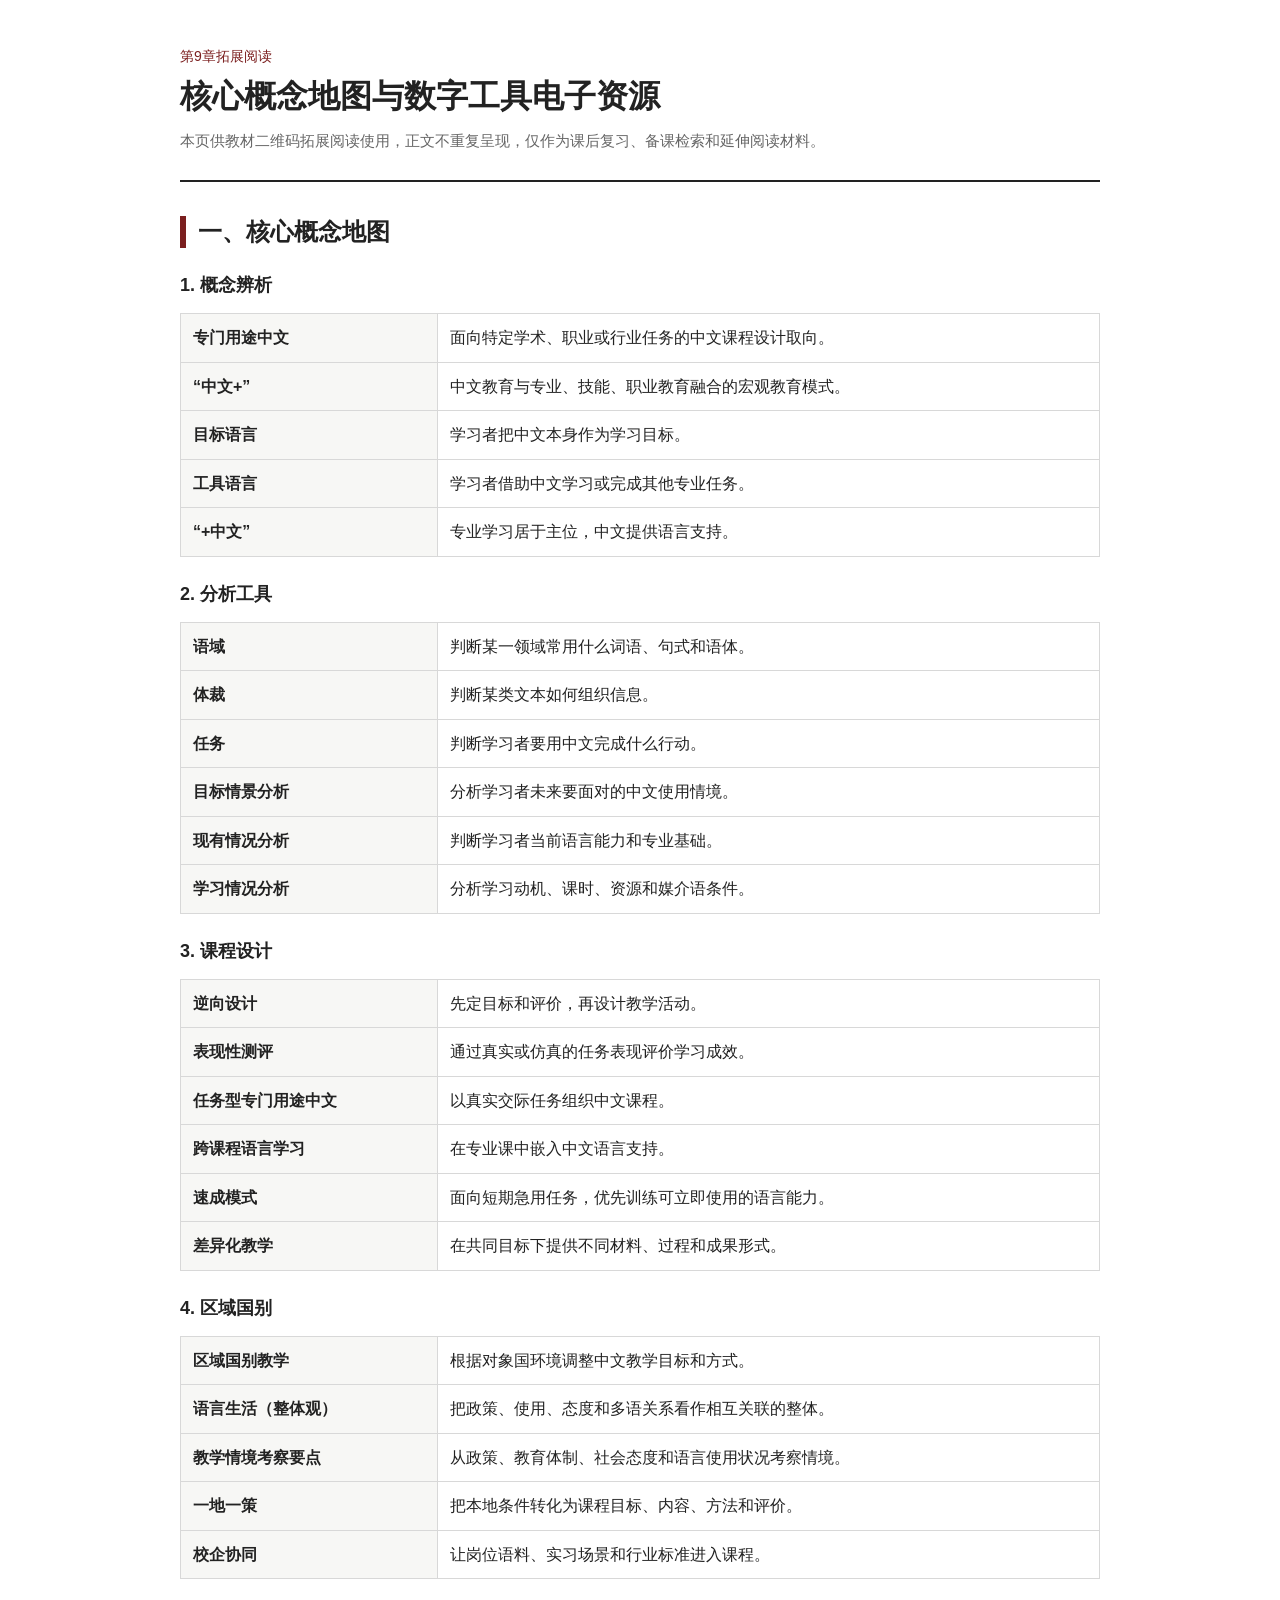
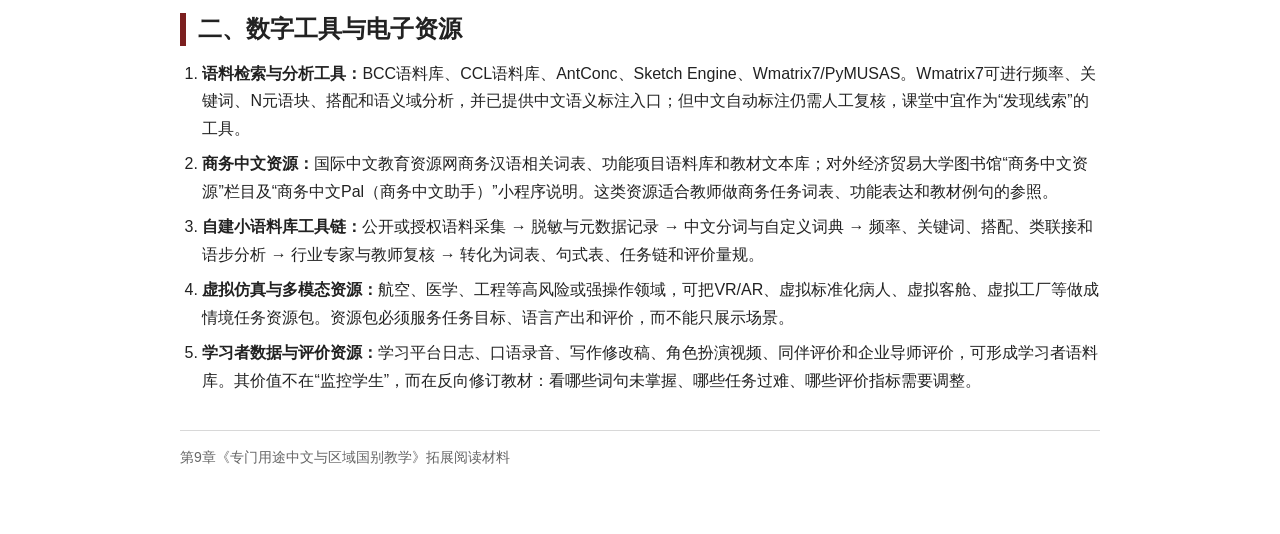
==== index.html @ 1afe705d "Add chapter 9 extension page" ====
<!doctype html>
<html lang="zh-CN">
<head>
  <meta charset="utf-8">
  <meta name="viewport" content="width=device-width, initial-scale=1">
  <title>第9章拓展阅读：核心概念与电子资源</title>
  <style>
    :root {
      color-scheme: light;
      --ink: #222;
      --muted: #666;
      --line: #d8d8d8;
      --panel: #f7f7f5;
      --accent: #7b1f1f;
    }

    * { box-sizing: border-box; }

    body {
      margin: 0;
      font-family: "Microsoft YaHei", "Noto Sans CJK SC", "PingFang SC", Arial, sans-serif;
      color: var(--ink);
      background: #fff;
      line-height: 1.72;
    }

    main {
      width: min(920px, calc(100% - 36px));
      margin: 0 auto;
      padding: 44px 0 64px;
    }

    header {
      border-bottom: 2px solid var(--ink);
      padding-bottom: 18px;
      margin-bottom: 28px;
    }

    .eyebrow {
      color: var(--accent);
      font-size: 14px;
      letter-spacing: 0;
      margin: 0 0 8px;
    }

    h1 {
      font-family: SimSun, "Songti SC", serif;
      font-size: 32px;
      font-weight: 700;
      line-height: 1.25;
      margin: 0;
    }

    h2 {
      font-family: SimSun, "Songti SC", serif;
      font-size: 24px;
      border-left: 6px solid var(--accent);
      padding-left: 12px;
      margin: 34px 0 14px;
      line-height: 1.35;
    }

    h3 {
      font-size: 18px;
      margin: 22px 0 10px;
    }

    p {
      margin: 8px 0;
    }

    .note {
      color: var(--muted);
      font-size: 15px;
      margin-top: 12px;
    }

    table {
      width: 100%;
      border-collapse: collapse;
      margin: 12px 0 22px;
      table-layout: fixed;
    }

    th, td {
      border: 1px solid var(--line);
      padding: 10px 12px;
      vertical-align: top;
      word-break: break-word;
    }

    th {
      width: 28%;
      background: var(--panel);
      text-align: left;
      font-weight: 700;
    }

    ol {
      padding-left: 1.4em;
      margin: 8px 0 18px;
    }

    li {
      margin: 8px 0;
    }

    footer {
      border-top: 1px solid var(--line);
      color: var(--muted);
      font-size: 14px;
      margin-top: 36px;
      padding-top: 14px;
    }

    @media print {
      main { width: 100%; padding: 20px; }
      body { font-size: 12pt; }
    }
  </style>
</head>
<body>
  <main>
    <header>
      <p class="eyebrow">第9章拓展阅读</p>
      <h1>核心概念地图与数字工具电子资源</h1>
      <p class="note">本页供教材二维码拓展阅读使用，正文不重复呈现，仅作为课后复习、备课检索和延伸阅读材料。</p>
    </header>

    <section>
      <h2>一、核心概念地图</h2>

      <h3>1. 概念辨析</h3>
      <table>
        <tr><th>专门用途中文</th><td>面向特定学术、职业或行业任务的中文课程设计取向。</td></tr>
        <tr><th>“中文+”</th><td>中文教育与专业、技能、职业教育融合的宏观教育模式。</td></tr>
        <tr><th>目标语言</th><td>学习者把中文本身作为学习目标。</td></tr>
        <tr><th>工具语言</th><td>学习者借助中文学习或完成其他专业任务。</td></tr>
        <tr><th>“+中文”</th><td>专业学习居于主位，中文提供语言支持。</td></tr>
      </table>

      <h3>2. 分析工具</h3>
      <table>
        <tr><th>语域</th><td>判断某一领域常用什么词语、句式和语体。</td></tr>
        <tr><th>体裁</th><td>判断某类文本如何组织信息。</td></tr>
        <tr><th>任务</th><td>判断学习者要用中文完成什么行动。</td></tr>
        <tr><th>目标情景分析</th><td>分析学习者未来要面对的中文使用情境。</td></tr>
        <tr><th>现有情况分析</th><td>判断学习者当前语言能力和专业基础。</td></tr>
        <tr><th>学习情况分析</th><td>分析学习动机、课时、资源和媒介语条件。</td></tr>
      </table>

      <h3>3. 课程设计</h3>
      <table>
        <tr><th>逆向设计</th><td>先定目标和评价，再设计教学活动。</td></tr>
        <tr><th>表现性测评</th><td>通过真实或仿真的任务表现评价学习成效。</td></tr>
        <tr><th>任务型专门用途中文</th><td>以真实交际任务组织中文课程。</td></tr>
        <tr><th>跨课程语言学习</th><td>在专业课中嵌入中文语言支持。</td></tr>
        <tr><th>速成模式</th><td>面向短期急用任务，优先训练可立即使用的语言能力。</td></tr>
        <tr><th>差异化教学</th><td>在共同目标下提供不同材料、过程和成果形式。</td></tr>
      </table>

      <h3>4. 区域国别</h3>
      <table>
        <tr><th>区域国别教学</th><td>根据对象国环境调整中文教学目标和方式。</td></tr>
        <tr><th>语言生活（整体观）</th><td>把政策、使用、态度和多语关系看作相互关联的整体。</td></tr>
        <tr><th>教学情境考察要点</th><td>从政策、教育体制、社会态度和语言使用状况考察情境。</td></tr>
        <tr><th>一地一策</th><td>把本地条件转化为课程目标、内容、方法和评价。</td></tr>
        <tr><th>校企协同</th><td>让岗位语料、实习场景和行业标准进入课程。</td></tr>
      </table>
    </section>

    <section>
      <h2>二、数字工具与电子资源</h2>
      <ol>
        <li><strong>语料检索与分析工具：</strong>BCC语料库、CCL语料库、AntConc、Sketch Engine、Wmatrix7/PyMUSAS。Wmatrix7可进行频率、关键词、N元语块、搭配和语义域分析，并已提供中文语义标注入口；但中文自动标注仍需人工复核，课堂中宜作为“发现线索”的工具。</li>
        <li><strong>商务中文资源：</strong>国际中文教育资源网商务汉语相关词表、功能项目语料库和教材文本库；对外经济贸易大学图书馆“商务中文资源”栏目及“商务中文Pal（商务中文助手）”小程序说明。这类资源适合教师做商务任务词表、功能表达和教材例句的参照。</li>
        <li><strong>自建小语料库工具链：</strong>公开或授权语料采集 → 脱敏与元数据记录 → 中文分词与自定义词典 → 频率、关键词、搭配、类联接和语步分析 → 行业专家与教师复核 → 转化为词表、句式表、任务链和评价量规。</li>
        <li><strong>虚拟仿真与多模态资源：</strong>航空、医学、工程等高风险或强操作领域，可把VR/AR、虚拟标准化病人、虚拟客舱、虚拟工厂等做成情境任务资源包。资源包必须服务任务目标、语言产出和评价，而不能只展示场景。</li>
        <li><strong>学习者数据与评价资源：</strong>学习平台日志、口语录音、写作修改稿、角色扮演视频、同伴评价和企业导师评价，可形成学习者语料库。其价值不在“监控学生”，而在反向修订教材：看哪些词句未掌握、哪些任务过难、哪些评价指标需要调整。</li>
      </ol>
    </section>

    <footer>
      第9章《专门用途中文与区域国别教学》拓展阅读材料
    </footer>
  </main>
</body>
</html>
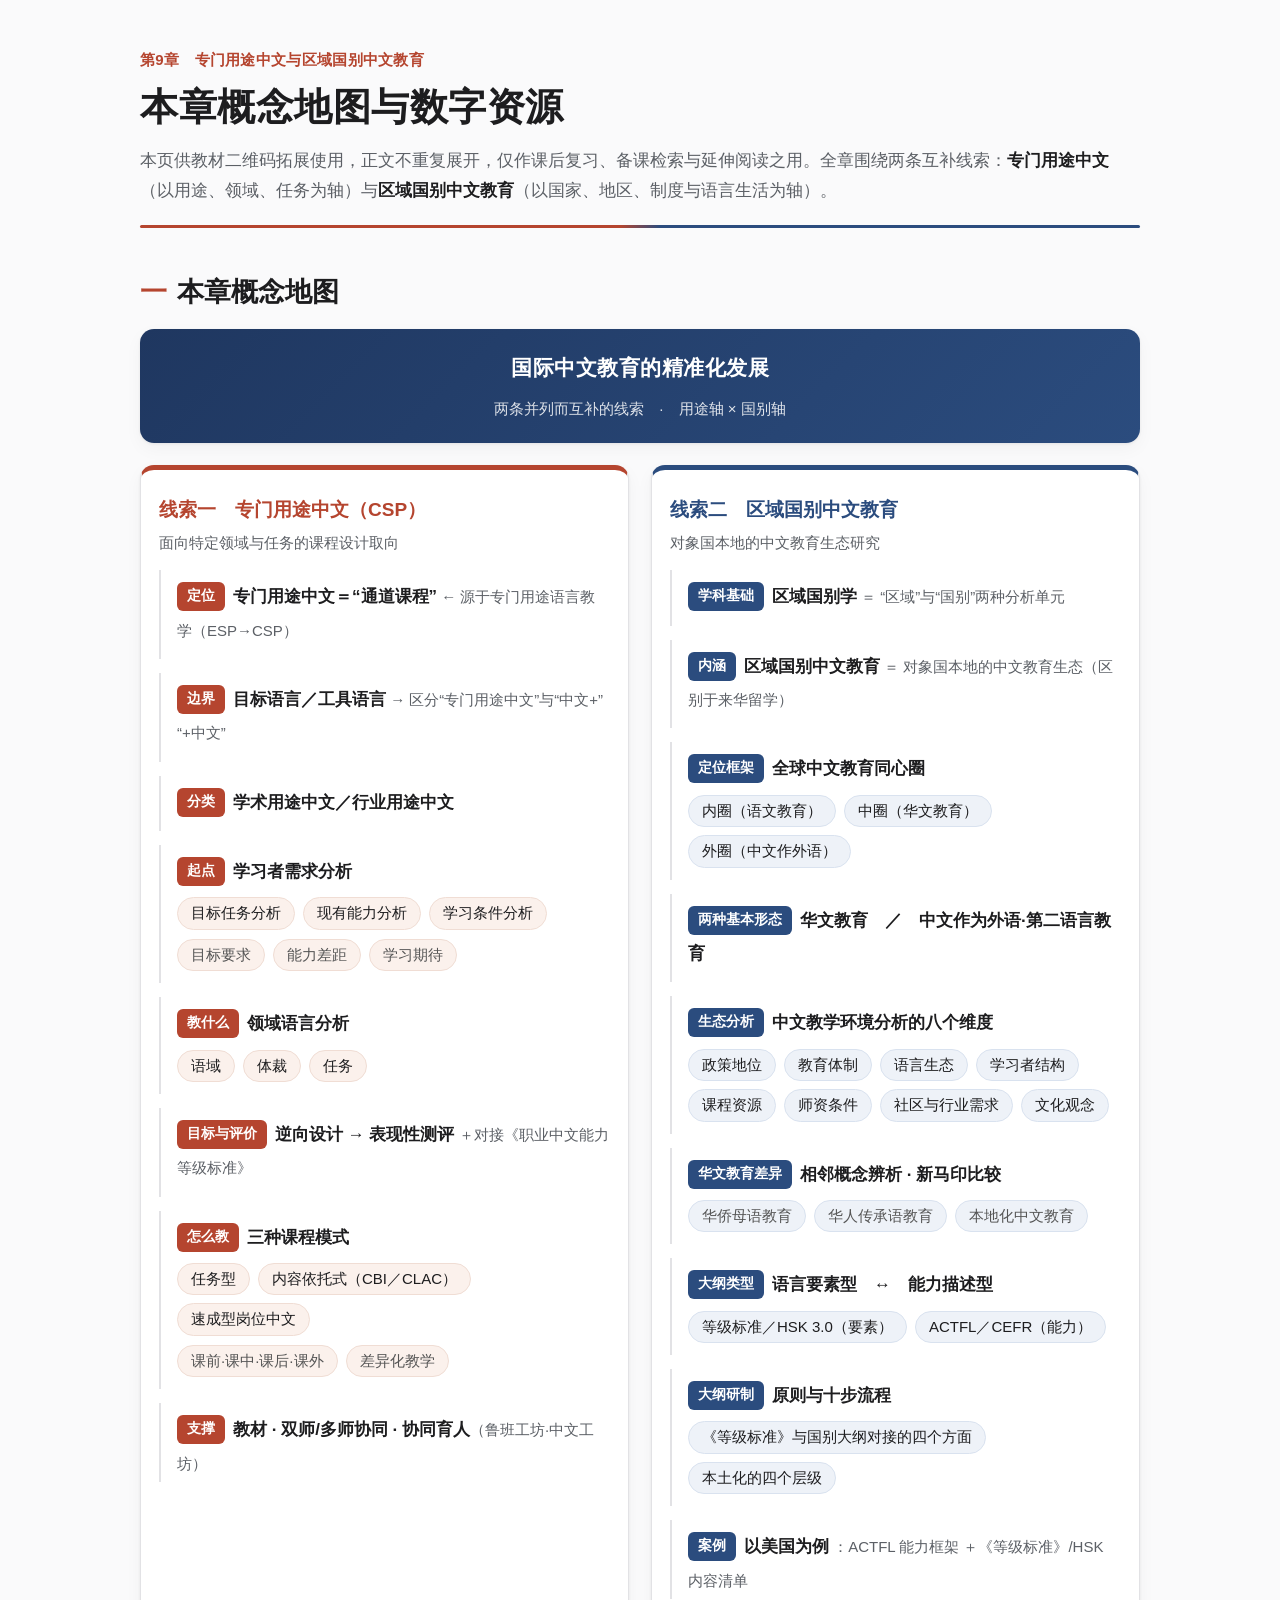
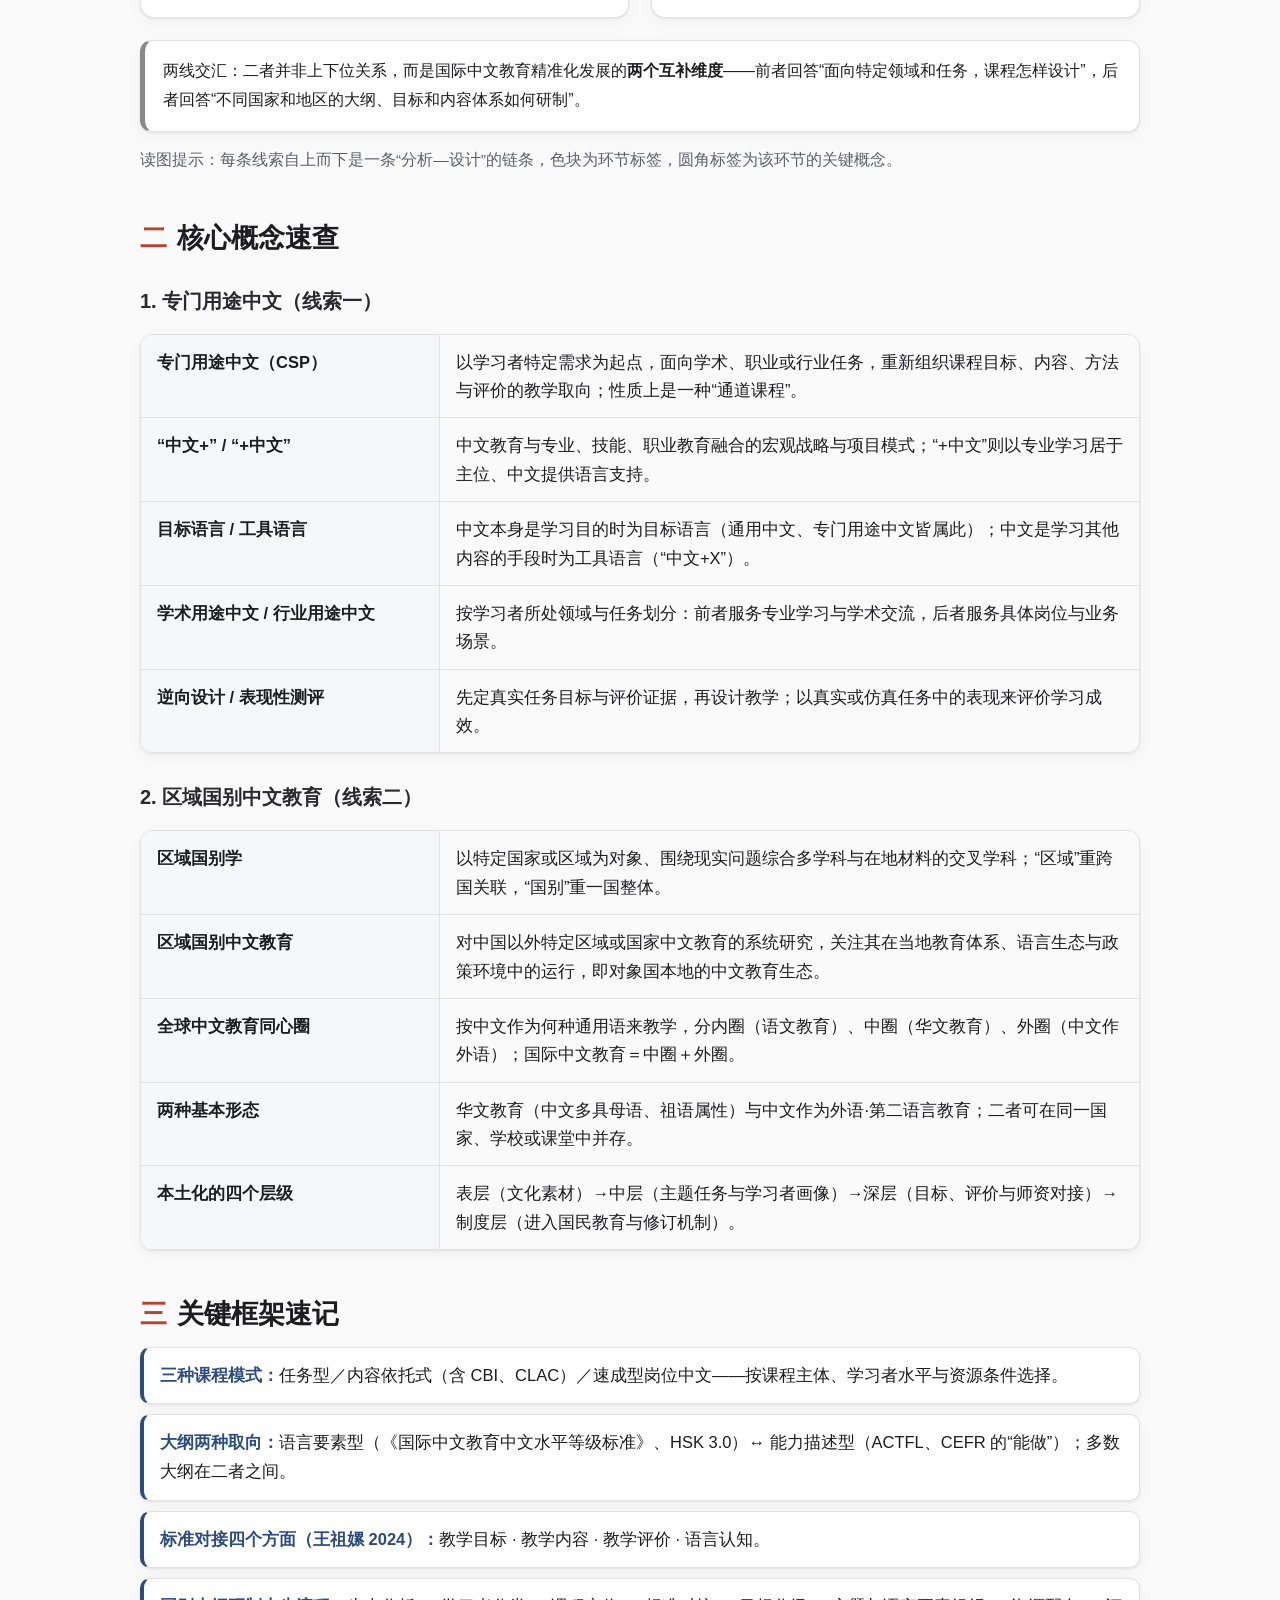
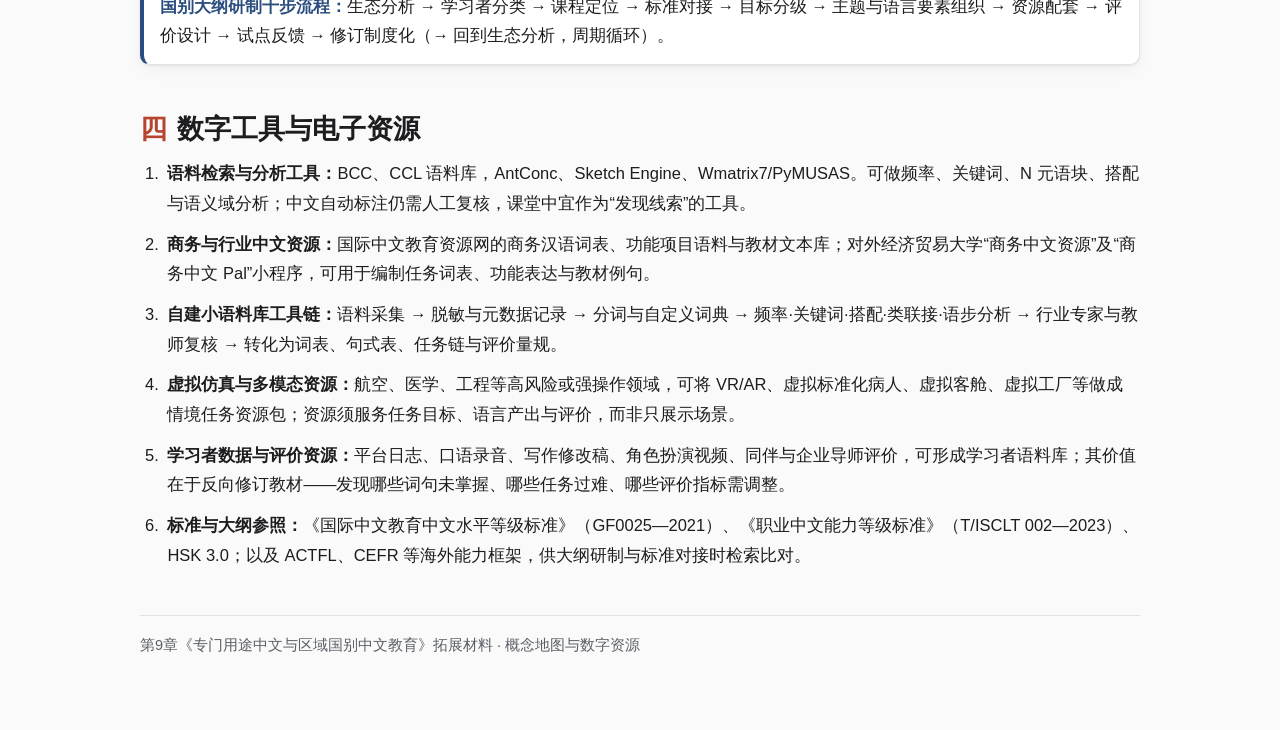
==== commit d8004dad: "Update chapter 9 extension page" ====
--- a/index.html
+++ b/index.html
@@ -3,185 +3,246 @@
 <head>
   <meta charset="utf-8">
   <meta name="viewport" content="width=device-width, initial-scale=1">
-  <title>第9章拓展阅读：核心概念与电子资源</title>
+  <title>第9章拓展阅读：概念地图与数字资源</title>
   <style>
-    :root {
+    :root{
       color-scheme: light;
-      --ink: #222;
-      --muted: #666;
-      --line: #d8d8d8;
-      --panel: #f7f7f5;
-      --accent: #7b1f1f;
-    }
-
-    * { box-sizing: border-box; }
-
-    body {
-      margin: 0;
-      font-family: "Microsoft YaHei", "Noto Sans CJK SC", "PingFang SC", Arial, sans-serif;
-      color: var(--ink);
-      background: #fff;
-      line-height: 1.72;
-    }
-
-    main {
-      width: min(920px, calc(100% - 36px));
-      margin: 0 auto;
-      padding: 44px 0 64px;
-    }
-
-    header {
-      border-bottom: 2px solid var(--ink);
-      padding-bottom: 18px;
-      margin-bottom: 28px;
-    }
-
-    .eyebrow {
-      color: var(--accent);
-      font-size: 14px;
-      letter-spacing: 0;
-      margin: 0 0 8px;
-    }
-
-    h1 {
-      font-family: SimSun, "Songti SC", serif;
-      font-size: 32px;
-      font-weight: 700;
-      line-height: 1.25;
-      margin: 0;
-    }
-
-    h2 {
-      font-family: SimSun, "Songti SC", serif;
-      font-size: 24px;
-      border-left: 6px solid var(--accent);
-      padding-left: 12px;
-      margin: 34px 0 14px;
-      line-height: 1.35;
-    }
-
-    h3 {
-      font-size: 18px;
-      margin: 22px 0 10px;
-    }
-
-    p {
-      margin: 8px 0;
-    }
-
-    .note {
-      color: var(--muted);
-      font-size: 15px;
-      margin-top: 12px;
-    }
-
-    table {
-      width: 100%;
-      border-collapse: collapse;
-      margin: 12px 0 22px;
-      table-layout: fixed;
-    }
-
-    th, td {
-      border: 1px solid var(--line);
-      padding: 10px 12px;
-      vertical-align: top;
-      word-break: break-word;
-    }
-
-    th {
-      width: 28%;
-      background: var(--panel);
-      text-align: left;
-      font-weight: 700;
-    }
-
-    ol {
-      padding-left: 1.4em;
-      margin: 8px 0 18px;
-    }
-
-    li {
-      margin: 8px 0;
-    }
-
-    footer {
-      border-top: 1px solid var(--line);
-      color: var(--muted);
-      font-size: 14px;
-      margin-top: 36px;
-      padding-top: 14px;
-    }
-
-    @media print {
-      main { width: 100%; padding: 20px; }
-      body { font-size: 12pt; }
+      --ink:#1d1d1f; --muted:#5c6066; --line:#e2e2e5; --panel:#f6f7f9;
+      --a:#b5452f;  --a-soft:#fbf1ec;   /* 线索一：专门用途中文（赤陶） */
+      --b:#2b4c7e;  --b-soft:#eef2f8;   /* 线索二：区域国别中文教育（靛蓝） */
+      --shadow:0 1px 3px rgba(20,20,30,.07), 0 6px 18px rgba(20,20,30,.04);
+    }
+    *{box-sizing:border-box;}
+    html{-webkit-text-size-adjust:100%;}
+    body{
+      margin:0;
+      font-family:"Microsoft YaHei","Noto Sans CJK SC","PingFang SC","Source Han Sans SC",Arial,sans-serif;
+      color:var(--ink); background:#fafafb; font-size:18px; line-height:1.85;
+      -webkit-font-smoothing:antialiased; overflow-x:hidden;
+    }
+    main{width:min(1000px,calc(100% - 36px));margin:0 auto;padding:46px 0 72px;}
+
+    header{margin-bottom:30px;}
+    .eyebrow{color:var(--a);font-size:15px;font-weight:600;letter-spacing:.3px;margin:0 0 10px;}
+    h1{font-family:"Songti SC",SimSun,serif;font-size:38px;font-weight:700;line-height:1.22;margin:0;letter-spacing:.5px;}
+    .lead{color:var(--muted);font-size:16.5px;line-height:1.8;margin:16px 0 0;max-width:64em;}
+    .lead b{color:var(--ink);}
+    .rule{height:3px;background:linear-gradient(90deg,var(--a) 0 48%,var(--b) 52% 100%);border-radius:3px;margin:20px 0 0;}
+
+    h2{font-family:"Songti SC",SimSun,serif;font-size:27px;font-weight:700;margin:46px 0 8px;line-height:1.35;}
+    h2 .idx{display:inline-block;color:var(--a);margin-right:10px;}
+    h3{font-size:20px;font-weight:700;margin:26px 0 10px;color:#2a2a2e;}
+    p{margin:10px 0;}
+    .hint{color:var(--muted);font-size:15.5px;margin-top:14px;}
+
+    /* ---------- 概念地图 ---------- */
+    .map{margin:18px 0 6px;}
+    .root{
+      background:linear-gradient(135deg,#1f3760,#2b4c7e);color:#fff;text-align:center;
+      border-radius:14px;padding:20px 18px;box-shadow:var(--shadow);
+    }
+    .root .t{font-size:21px;font-weight:700;letter-spacing:.5px;}
+    .root .s{font-size:15px;opacity:.85;margin-top:7px;}
+    .branches{display:flex;gap:22px;margin-top:22px;}
+    .branch{
+      flex:1;min-width:0;background:#fff;border:1px solid var(--line);
+      border-radius:14px;padding:6px 18px 18px;box-shadow:var(--shadow);
+    }
+    .branch.a{border-top:5px solid var(--a);}
+    .branch.b{border-top:5px solid var(--b);}
+    .bhead{font-weight:700;font-size:19px;margin:16px 0 4px;}
+    .branch.a .bhead{color:var(--a);}
+    .branch.b .bhead{color:var(--b);}
+    .bhead em{display:block;font-style:normal;font-weight:400;font-size:14.5px;color:var(--muted);margin-top:3px;}
+    .stage{position:relative;margin:14px 0 0;padding:10px 0 12px 16px;border-left:2px solid var(--line);}
+    .stage:last-child{padding-bottom:2px;}
+    .stage .lab{
+      display:inline-block;font-size:13.5px;font-weight:700;color:#fff;border-radius:6px;
+      padding:2px 10px;margin-right:8px;vertical-align:2px;
+    }
+    .branch.a .stage .lab{background:var(--a);}
+    .branch.b .stage .lab{background:var(--b);}
+    .stage .c{font-weight:600;font-size:17px;}
+    .stage .from{color:var(--muted);font-size:15px;}
+    .chips{margin-top:9px;display:flex;flex-wrap:wrap;gap:8px;}
+    .chips span{
+      font-size:15px;border:1px solid var(--line);border-radius:18px;padding:4px 13px;
+      background:#fff;line-height:1.5;
+    }
+    .branch.a .chips span{background:var(--a-soft);border-color:#f0ddd4;}
+    .branch.b .chips span{background:var(--b-soft);border-color:#d9e2ef;}
+    .chips.sub span{background:var(--panel);color:#555;}
+    .link{
+      margin:22px 0 4px;background:#fff;border:1px solid var(--line);border-left:5px solid #888;
+      border-radius:12px;padding:16px 18px;font-size:16px;line-height:1.8;box-shadow:var(--shadow);
+    }
+    .link b{color:var(--ink);}
+
+    /* ---------- 表格 / 列表 ---------- */
+    table{width:100%;border-collapse:separate;border-spacing:0;margin:14px 0 26px;table-layout:fixed;
+      border:1px solid var(--line);border-radius:12px;overflow:hidden;box-shadow:var(--shadow);}
+    th,td{border-bottom:1px solid var(--line);padding:13px 16px;vertical-align:top;word-break:break-word;font-size:16.5px;line-height:1.72;}
+    tr:last-child th,tr:last-child td{border-bottom:none;}
+    th{width:30%;background:var(--panel);text-align:left;font-weight:700;border-right:1px solid var(--line);}
+    ul.mini{padding-left:0;list-style:none;margin:14px 0 8px;}
+    ul.mini li{
+      margin:10px 0;padding:13px 16px;background:#fff;border:1px solid var(--line);
+      border-left:4px solid var(--b);border-radius:10px;font-size:16.5px;line-height:1.78;box-shadow:var(--shadow);
+    }
+    ul.mini li b{color:var(--b);}
+    ol{padding-left:1.3em;margin:12px 0 20px;}
+    ol li{margin:11px 0;font-size:16.5px;line-height:1.8;padding-left:4px;}
+
+    footer{border-top:1px solid var(--line);color:var(--muted);font-size:14.5px;margin-top:44px;padding-top:16px;}
+
+    @media (max-width:720px){
+      body{font-size:17px;}
+      main{width:calc(100% - 28px);padding:34px 0 56px;}
+      h1{font-size:29px;} h2{font-size:23px;} h3{font-size:18.5px;}
+      .branches{flex-direction:column;gap:16px;}
+      .branch{padding:6px 15px 16px;}
+      th{width:38%;}
+      .root{padding:18px 16px;} .root .t{font-size:19px;} .root .s{font-size:14px;}
+    }
+    /* 窄屏：表格改为上下堆叠的“词条”式，避免挤压与横向滚动 */
+    @media (max-width:520px){
+      main{width:calc(100% - 24px);padding:28px 0 48px;}
+      h1{font-size:26px;} h2{font-size:21px;} .eyebrow{font-size:14px;}
+      table{display:block;}
+      thead,tbody,tr{display:block;width:100%;}
+      th,td{display:block;width:100%;border-right:none;font-size:16px;padding:11px 14px;}
+      th{border-bottom:none;}
+      tr:last-child td{border-bottom:none;}
+      ul.mini li,ol li{font-size:16px;}
+      .stage .c{font-size:16.5px;}
+      .chips span{font-size:14.5px;padding:4px 12px;}
+      .link{font-size:15.5px;}
+    }
+    @media print{
+      body{background:#fff;font-size:12pt;}
+      main{width:100%;padding:18px;}
+      .branches{flex-direction:row;}
+      .branch,.root,.link,table,ul.mini li{box-shadow:none;}
     }
   </style>
 </head>
 <body>
   <main>
     <header>
-      <p class="eyebrow">第9章拓展阅读</p>
-      <h1>核心概念地图与数字工具电子资源</h1>
-      <p class="note">本页供教材二维码拓展阅读使用，正文不重复呈现，仅作为课后复习、备课检索和延伸阅读材料。</p>
+      <p class="eyebrow">第9章　专门用途中文与区域国别中文教育</p>
+      <h1>本章概念地图与数字资源</h1>
+      <p class="lead">本页供教材二维码拓展使用，正文不重复展开，仅作课后复习、备课检索与延伸阅读之用。全章围绕两条互补线索：<b>专门用途中文</b>（以用途、领域、任务为轴）与<b>区域国别中文教育</b>（以国家、地区、制度与语言生活为轴）。</p>
+      <div class="rule"></div>
     </header>
 
     <section>
-      <h2>一、核心概念地图</h2>
-
-      <h3>1. 概念辨析</h3>
+      <h2><span class="idx">一</span>本章概念地图</h2>
+      <div class="map">
+        <div class="root">
+          <div class="t">国际中文教育的精准化发展</div>
+          <div class="s">两条并列而互补的线索　·　用途轴 × 国别轴</div>
+        </div>
+
+        <div class="branches">
+          <!-- 线索一 -->
+          <div class="branch a">
+            <div class="bhead">线索一　专门用途中文（CSP）<em>面向特定领域与任务的课程设计取向</em></div>
+
+            <div class="stage"><span class="lab">定位</span><span class="c">专门用途中文＝“通道课程”</span><span class="from"> ← 源于专门用途语言教学（ESP→CSP）</span></div>
+            <div class="stage"><span class="lab">边界</span><span class="c">目标语言／工具语言</span><span class="from"> → 区分“专门用途中文”与“中文+”“+中文”</span></div>
+            <div class="stage"><span class="lab">分类</span><span class="c">学术用途中文／行业用途中文</span></div>
+            <div class="stage"><span class="lab">起点</span><span class="c">学习者需求分析</span>
+              <div class="chips"><span>目标任务分析</span><span>现有能力分析</span><span>学习条件分析</span></div>
+              <div class="chips sub"><span>目标要求</span><span>能力差距</span><span>学习期待</span></div>
+            </div>
+            <div class="stage"><span class="lab">教什么</span><span class="c">领域语言分析</span>
+              <div class="chips"><span>语域</span><span>体裁</span><span>任务</span></div>
+            </div>
+            <div class="stage"><span class="lab">目标与评价</span><span class="c">逆向设计 → 表现性测评</span><span class="from"> ＋对接《职业中文能力等级标准》</span></div>
+            <div class="stage"><span class="lab">怎么教</span><span class="c">三种课程模式</span>
+              <div class="chips"><span>任务型</span><span>内容依托式（CBI／CLAC）</span><span>速成型岗位中文</span></div>
+              <div class="chips sub"><span>课前·课中·课后·课外</span><span>差异化教学</span></div>
+            </div>
+            <div class="stage"><span class="lab">支撑</span><span class="c">教材 · 双师/多师协同 · 协同育人</span><span class="from">（鲁班工坊·中文工坊）</span></div>
+          </div>
+
+          <!-- 线索二 -->
+          <div class="branch b">
+            <div class="bhead">线索二　区域国别中文教育<em>对象国本地的中文教育生态研究</em></div>
+
+            <div class="stage"><span class="lab">学科基础</span><span class="c">区域国别学</span><span class="from"> ＝ “区域”与“国别”两种分析单元</span></div>
+            <div class="stage"><span class="lab">内涵</span><span class="c">区域国别中文教育</span><span class="from"> ＝ 对象国本地的中文教育生态（区别于来华留学）</span></div>
+            <div class="stage"><span class="lab">定位框架</span><span class="c">全球中文教育同心圈</span>
+              <div class="chips"><span>内圈（语文教育）</span><span>中圈（华文教育）</span><span>外圈（中文作外语）</span></div>
+            </div>
+            <div class="stage"><span class="lab">两种基本形态</span><span class="c">华文教育　／　中文作为外语·第二语言教育</span></div>
+            <div class="stage"><span class="lab">生态分析</span><span class="c">中文教学环境分析的八个维度</span>
+              <div class="chips"><span>政策地位</span><span>教育体制</span><span>语言生态</span><span>学习者结构</span><span>课程资源</span><span>师资条件</span><span>社区与行业需求</span><span>文化观念</span></div>
+            </div>
+            <div class="stage"><span class="lab">华文教育差异</span><span class="c">相邻概念辨析 · 新马印比较</span>
+              <div class="chips sub"><span>华侨母语教育</span><span>华人传承语教育</span><span>本地化中文教育</span></div>
+            </div>
+            <div class="stage"><span class="lab">大纲类型</span><span class="c">语言要素型　↔　能力描述型</span>
+              <div class="chips"><span>等级标准／HSK 3.0（要素）</span><span>ACTFL／CEFR（能力）</span></div>
+            </div>
+            <div class="stage"><span class="lab">大纲研制</span><span class="c">原则与十步流程</span>
+              <div class="chips"><span>《等级标准》与国别大纲对接的四个方面</span><span>本土化的四个层级</span></div>
+            </div>
+            <div class="stage"><span class="lab">案例</span><span class="c">以美国为例</span><span class="from"> ：ACTFL 能力框架 ＋《等级标准》/HSK 内容清单</span></div>
+          </div>
+        </div>
+
+        <div class="link">两线交汇：二者并非上下位关系，而是国际中文教育精准化发展的<b>两个互补维度</b>——前者回答“面向特定领域和任务，课程怎样设计”，后者回答“不同国家和地区的大纲、目标和内容体系如何研制”。</div>
+      </div>
+      <p class="hint">读图提示：每条线索自上而下是一条“分析—设计”的链条，色块为环节标签，圆角标签为该环节的关键概念。</p>
+    </section>
+
+    <section>
+      <h2><span class="idx">二</span>核心概念速查</h2>
+
+      <h3>1. 专门用途中文（线索一）</h3>
       <table>
-        <tr><th>专门用途中文</th><td>面向特定学术、职业或行业任务的中文课程设计取向。</td></tr>
-        <tr><th>“中文+”</th><td>中文教育与专业、技能、职业教育融合的宏观教育模式。</td></tr>
-        <tr><th>目标语言</th><td>学习者把中文本身作为学习目标。</td></tr>
-        <tr><th>工具语言</th><td>学习者借助中文学习或完成其他专业任务。</td></tr>
-        <tr><th>“+中文”</th><td>专业学习居于主位，中文提供语言支持。</td></tr>
+        <tr><th>专门用途中文（CSP）</th><td>以学习者特定需求为起点，面向学术、职业或行业任务，重新组织课程目标、内容、方法与评价的教学取向；性质上是一种“通道课程”。</td></tr>
+        <tr><th>“中文+” / “+中文”</th><td>中文教育与专业、技能、职业教育融合的宏观战略与项目模式；“+中文”则以专业学习居于主位、中文提供语言支持。</td></tr>
+        <tr><th>目标语言 / 工具语言</th><td>中文本身是学习目的时为目标语言（通用中文、专门用途中文皆属此）；中文是学习其他内容的手段时为工具语言（“中文+X”）。</td></tr>
+        <tr><th>学术用途中文 / 行业用途中文</th><td>按学习者所处领域与任务划分：前者服务专业学习与学术交流，后者服务具体岗位与业务场景。</td></tr>
+        <tr><th>逆向设计 / 表现性测评</th><td>先定真实任务目标与评价证据，再设计教学；以真实或仿真任务中的表现来评价学习成效。</td></tr>
       </table>
 
-      <h3>2. 分析工具</h3>
+      <h3>2. 区域国别中文教育（线索二）</h3>
       <table>
-        <tr><th>语域</th><td>判断某一领域常用什么词语、句式和语体。</td></tr>
-        <tr><th>体裁</th><td>判断某类文本如何组织信息。</td></tr>
-        <tr><th>任务</th><td>判断学习者要用中文完成什么行动。</td></tr>
-        <tr><th>目标情景分析</th><td>分析学习者未来要面对的中文使用情境。</td></tr>
-        <tr><th>现有情况分析</th><td>判断学习者当前语言能力和专业基础。</td></tr>
-        <tr><th>学习情况分析</th><td>分析学习动机、课时、资源和媒介语条件。</td></tr>
+        <tr><th>区域国别学</th><td>以特定国家或区域为对象、围绕现实问题综合多学科与在地材料的交叉学科；“区域”重跨国关联，“国别”重一国整体。</td></tr>
+        <tr><th>区域国别中文教育</th><td>对中国以外特定区域或国家中文教育的系统研究，关注其在当地教育体系、语言生态与政策环境中的运行，即对象国本地的中文教育生态。</td></tr>
+        <tr><th>全球中文教育同心圈</th><td>按中文作为何种通用语来教学，分内圈（语文教育）、中圈（华文教育）、外圈（中文作外语）；国际中文教育＝中圈＋外圈。</td></tr>
+        <tr><th>两种基本形态</th><td>华文教育（中文多具母语、祖语属性）与中文作为外语·第二语言教育；二者可在同一国家、学校或课堂中并存。</td></tr>
+        <tr><th>本土化的四个层级</th><td>表层（文化素材）→中层（主题任务与学习者画像）→深层（目标、评价与师资对接）→制度层（进入国民教育与修订机制）。</td></tr>
       </table>
-
-      <h3>3. 课程设计</h3>
-      <table>
-        <tr><th>逆向设计</th><td>先定目标和评价，再设计教学活动。</td></tr>
-        <tr><th>表现性测评</th><td>通过真实或仿真的任务表现评价学习成效。</td></tr>
-        <tr><th>任务型专门用途中文</th><td>以真实交际任务组织中文课程。</td></tr>
-        <tr><th>跨课程语言学习</th><td>在专业课中嵌入中文语言支持。</td></tr>
-        <tr><th>速成模式</th><td>面向短期急用任务，优先训练可立即使用的语言能力。</td></tr>
-        <tr><th>差异化教学</th><td>在共同目标下提供不同材料、过程和成果形式。</td></tr>
-      </table>
-
-      <h3>4. 区域国别</h3>
-      <table>
-        <tr><th>区域国别教学</th><td>根据对象国环境调整中文教学目标和方式。</td></tr>
-        <tr><th>语言生活（整体观）</th><td>把政策、使用、态度和多语关系看作相互关联的整体。</td></tr>
-        <tr><th>教学情境考察要点</th><td>从政策、教育体制、社会态度和语言使用状况考察情境。</td></tr>
-        <tr><th>一地一策</th><td>把本地条件转化为课程目标、内容、方法和评价。</td></tr>
-        <tr><th>校企协同</th><td>让岗位语料、实习场景和行业标准进入课程。</td></tr>
-      </table>
-    </section>
-
-    <section>
-      <h2>二、数字工具与电子资源</h2>
+    </section>
+
+    <section>
+      <h2><span class="idx">三</span>关键框架速记</h2>
+      <ul class="mini">
+        <li><b>三种课程模式：</b>任务型／内容依托式（含 CBI、CLAC）／速成型岗位中文——按课程主体、学习者水平与资源条件选择。</li>
+        <li><b>大纲两种取向：</b>语言要素型（《国际中文教育中文水平等级标准》、HSK 3.0）↔ 能力描述型（ACTFL、CEFR 的“能做”）；多数大纲在二者之间。</li>
+        <li><b>标准对接四个方面（王祖嫘 2024）：</b>教学目标 · 教学内容 · 教学评价 · 语言认知。</li>
+        <li><b>国别大纲研制十步流程：</b>生态分析 → 学习者分类 → 课程定位 → 标准对接 → 目标分级 → 主题与语言要素组织 → 资源配套 → 评价设计 → 试点反馈 → 修订制度化（→ 回到生态分析，周期循环）。</li>
+      </ul>
+    </section>
+
+    <section>
+      <h2><span class="idx">四</span>数字工具与电子资源</h2>
       <ol>
-        <li><strong>语料检索与分析工具：</strong>BCC语料库、CCL语料库、AntConc、Sketch Engine、Wmatrix7/PyMUSAS。Wmatrix7可进行频率、关键词、N元语块、搭配和语义域分析，并已提供中文语义标注入口；但中文自动标注仍需人工复核，课堂中宜作为“发现线索”的工具。</li>
-        <li><strong>商务中文资源：</strong>国际中文教育资源网商务汉语相关词表、功能项目语料库和教材文本库；对外经济贸易大学图书馆“商务中文资源”栏目及“商务中文Pal（商务中文助手）”小程序说明。这类资源适合教师做商务任务词表、功能表达和教材例句的参照。</li>
-        <li><strong>自建小语料库工具链：</strong>公开或授权语料采集 → 脱敏与元数据记录 → 中文分词与自定义词典 → 频率、关键词、搭配、类联接和语步分析 → 行业专家与教师复核 → 转化为词表、句式表、任务链和评价量规。</li>
-        <li><strong>虚拟仿真与多模态资源：</strong>航空、医学、工程等高风险或强操作领域，可把VR/AR、虚拟标准化病人、虚拟客舱、虚拟工厂等做成情境任务资源包。资源包必须服务任务目标、语言产出和评价，而不能只展示场景。</li>
-        <li><strong>学习者数据与评价资源：</strong>学习平台日志、口语录音、写作修改稿、角色扮演视频、同伴评价和企业导师评价，可形成学习者语料库。其价值不在“监控学生”，而在反向修订教材：看哪些词句未掌握、哪些任务过难、哪些评价指标需要调整。</li>
+        <li><strong>语料检索与分析工具：</strong>BCC、CCL 语料库，AntConc、Sketch Engine、Wmatrix7/PyMUSAS。可做频率、关键词、N 元语块、搭配与语义域分析；中文自动标注仍需人工复核，课堂中宜作为“发现线索”的工具。</li>
+        <li><strong>商务与行业中文资源：</strong>国际中文教育资源网的商务汉语词表、功能项目语料与教材文本库；对外经济贸易大学“商务中文资源”及“商务中文 Pal”小程序，可用于编制任务词表、功能表达与教材例句。</li>
+        <li><strong>自建小语料库工具链：</strong>语料采集 → 脱敏与元数据记录 → 分词与自定义词典 → 频率·关键词·搭配·类联接·语步分析 → 行业专家与教师复核 → 转化为词表、句式表、任务链与评价量规。</li>
+        <li><strong>虚拟仿真与多模态资源：</strong>航空、医学、工程等高风险或强操作领域，可将 VR/AR、虚拟标准化病人、虚拟客舱、虚拟工厂等做成情境任务资源包；资源须服务任务目标、语言产出与评价，而非只展示场景。</li>
+        <li><strong>学习者数据与评价资源：</strong>平台日志、口语录音、写作修改稿、角色扮演视频、同伴与企业导师评价，可形成学习者语料库；其价值在于反向修订教材——发现哪些词句未掌握、哪些任务过难、哪些评价指标需调整。</li>
+        <li><strong>标准与大纲参照：</strong>《国际中文教育中文水平等级标准》（GF0025—2021）、《职业中文能力等级标准》（T/ISCLT 002—2023）、HSK 3.0；以及 ACTFL、CEFR 等海外能力框架，供大纲研制与标准对接时检索比对。</li>
       </ol>
     </section>
 
     <footer>
-      第9章《专门用途中文与区域国别教学》拓展阅读材料
+      第9章《专门用途中文与区域国别中文教育》拓展材料 · 概念地图与数字资源
     </footer>
   </main>
 </body>
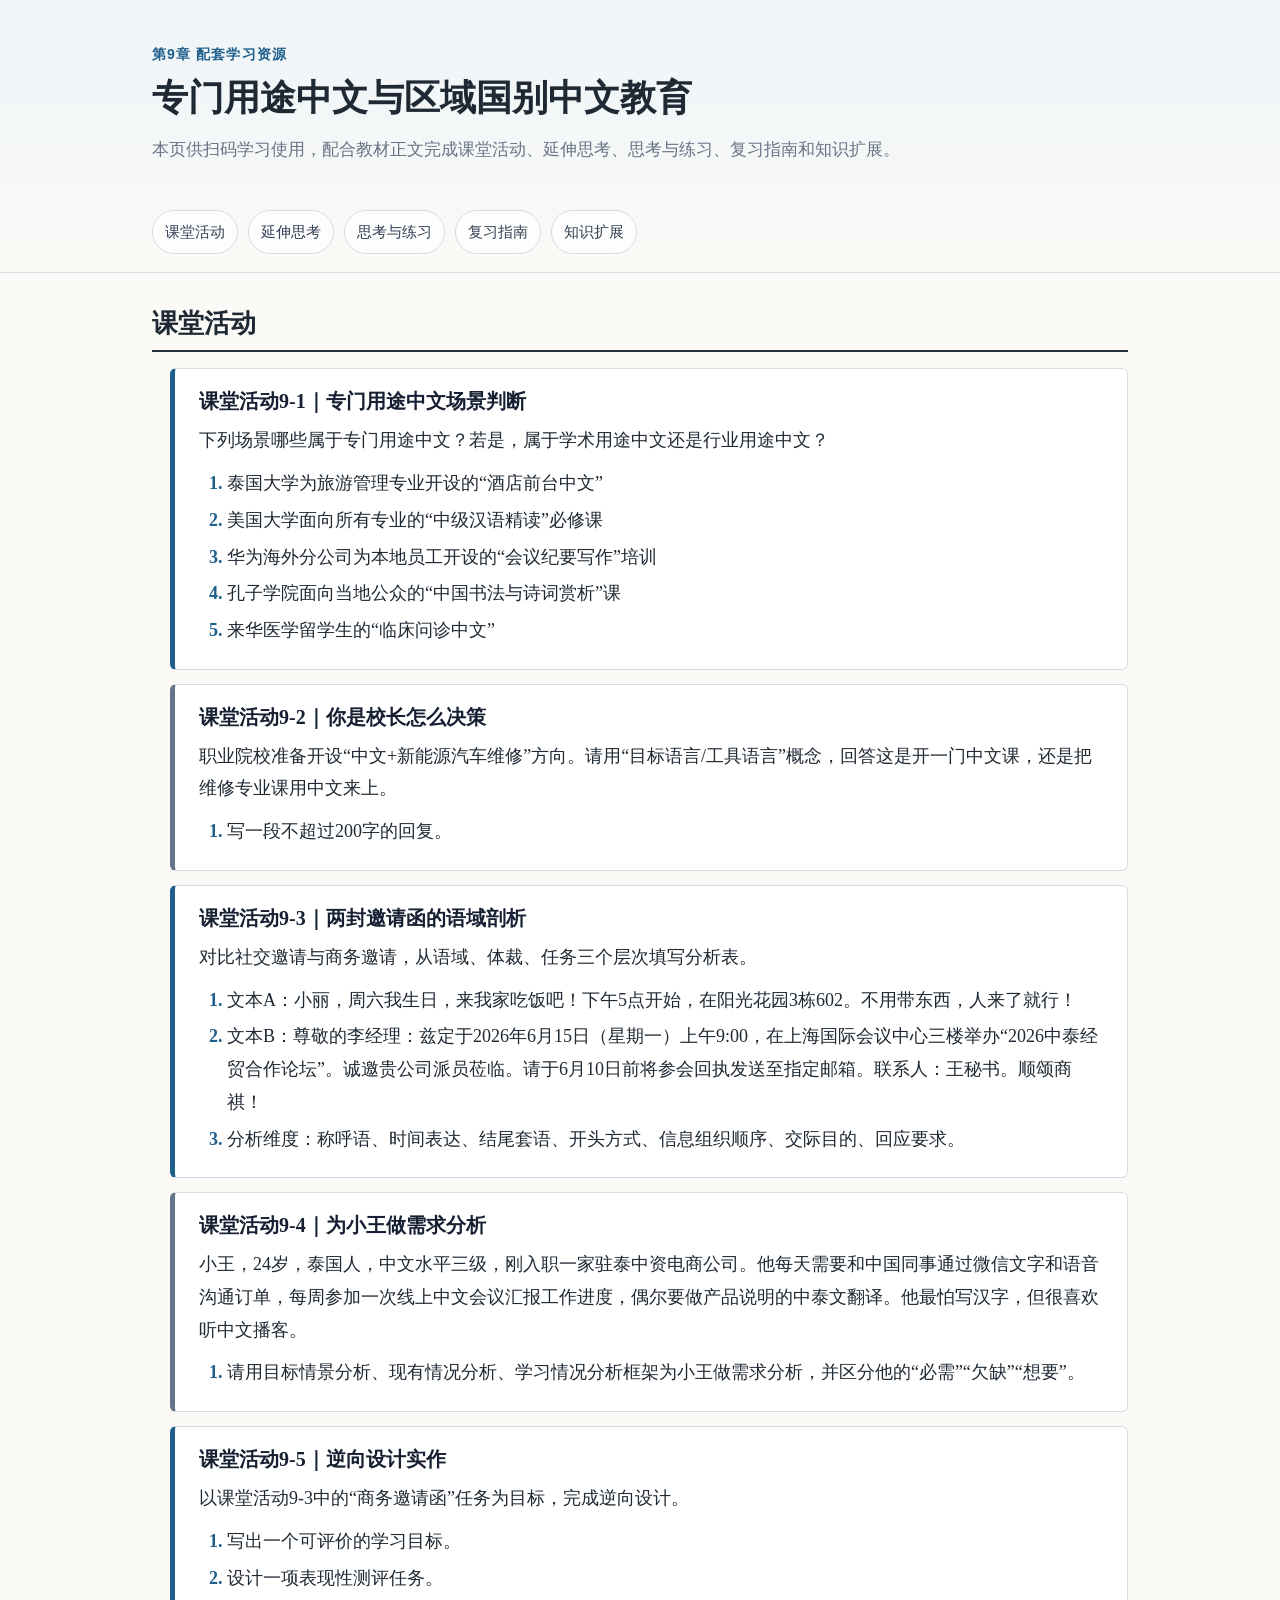
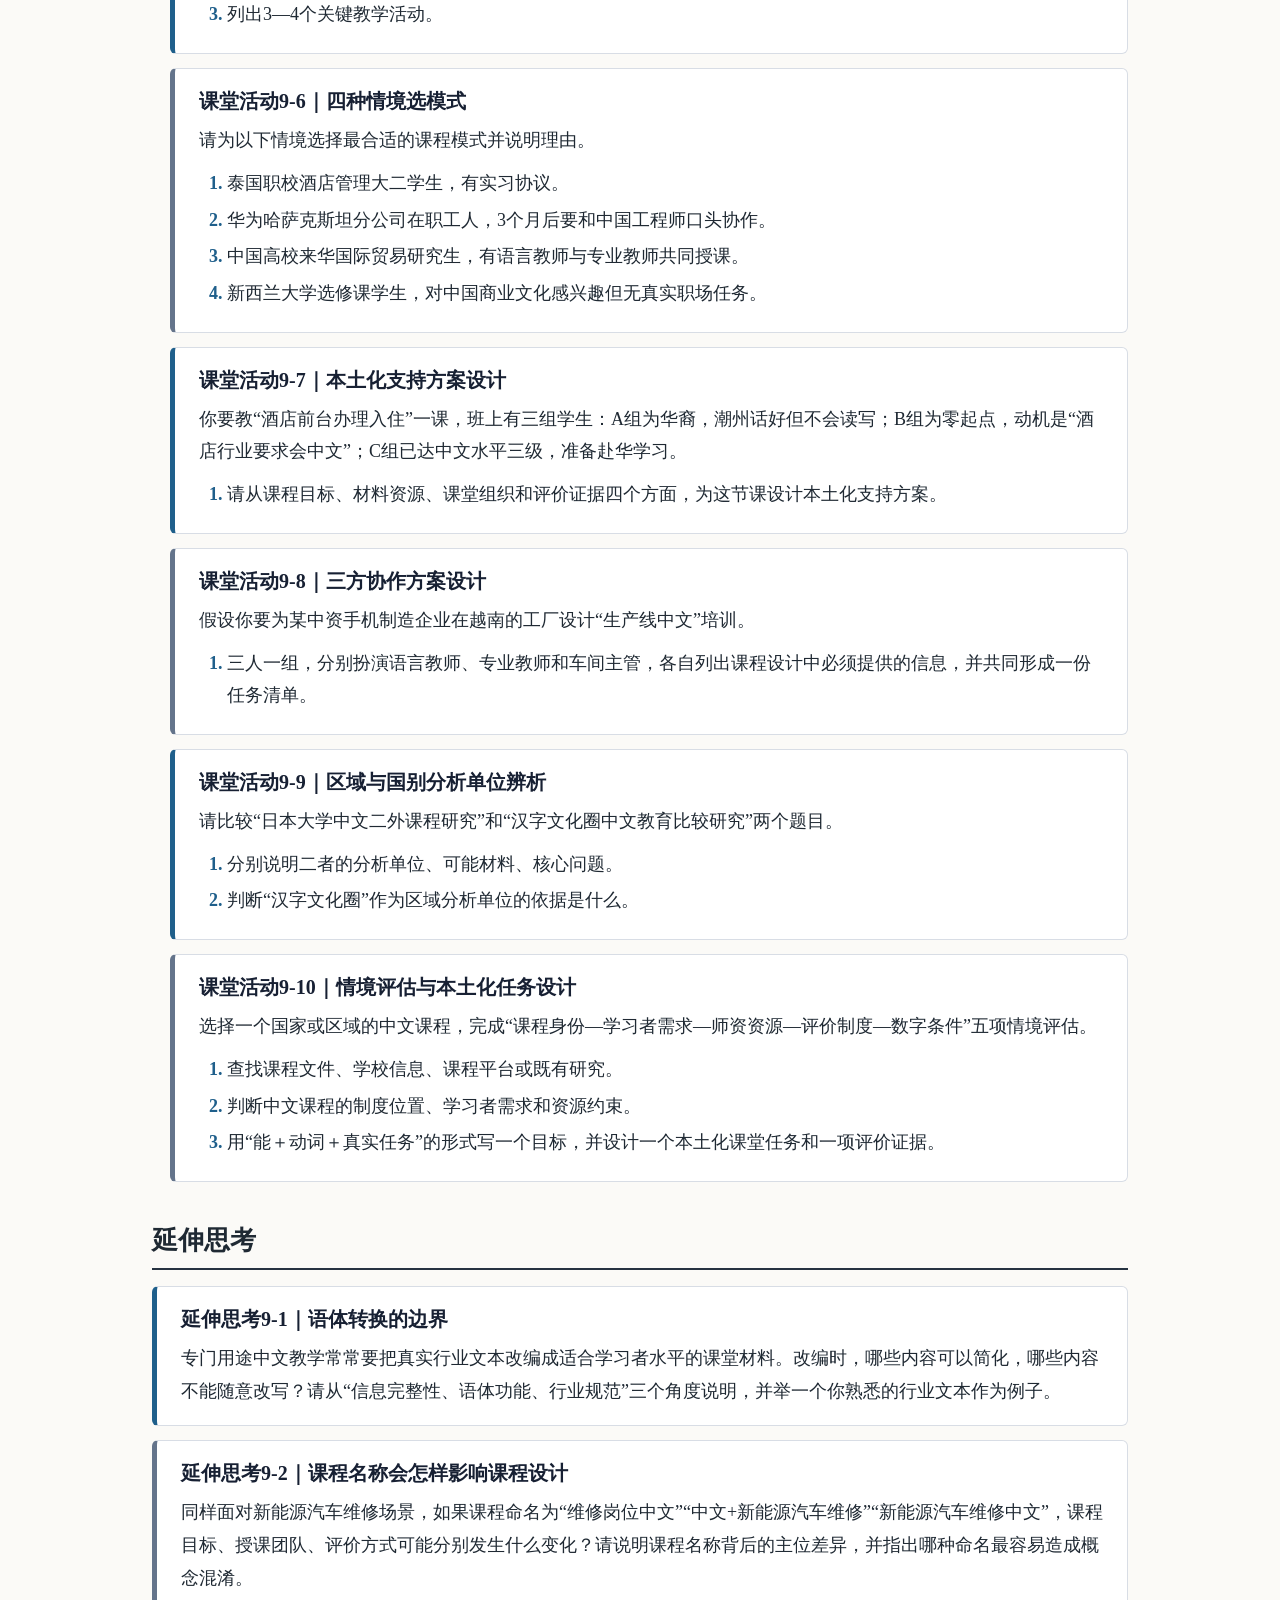
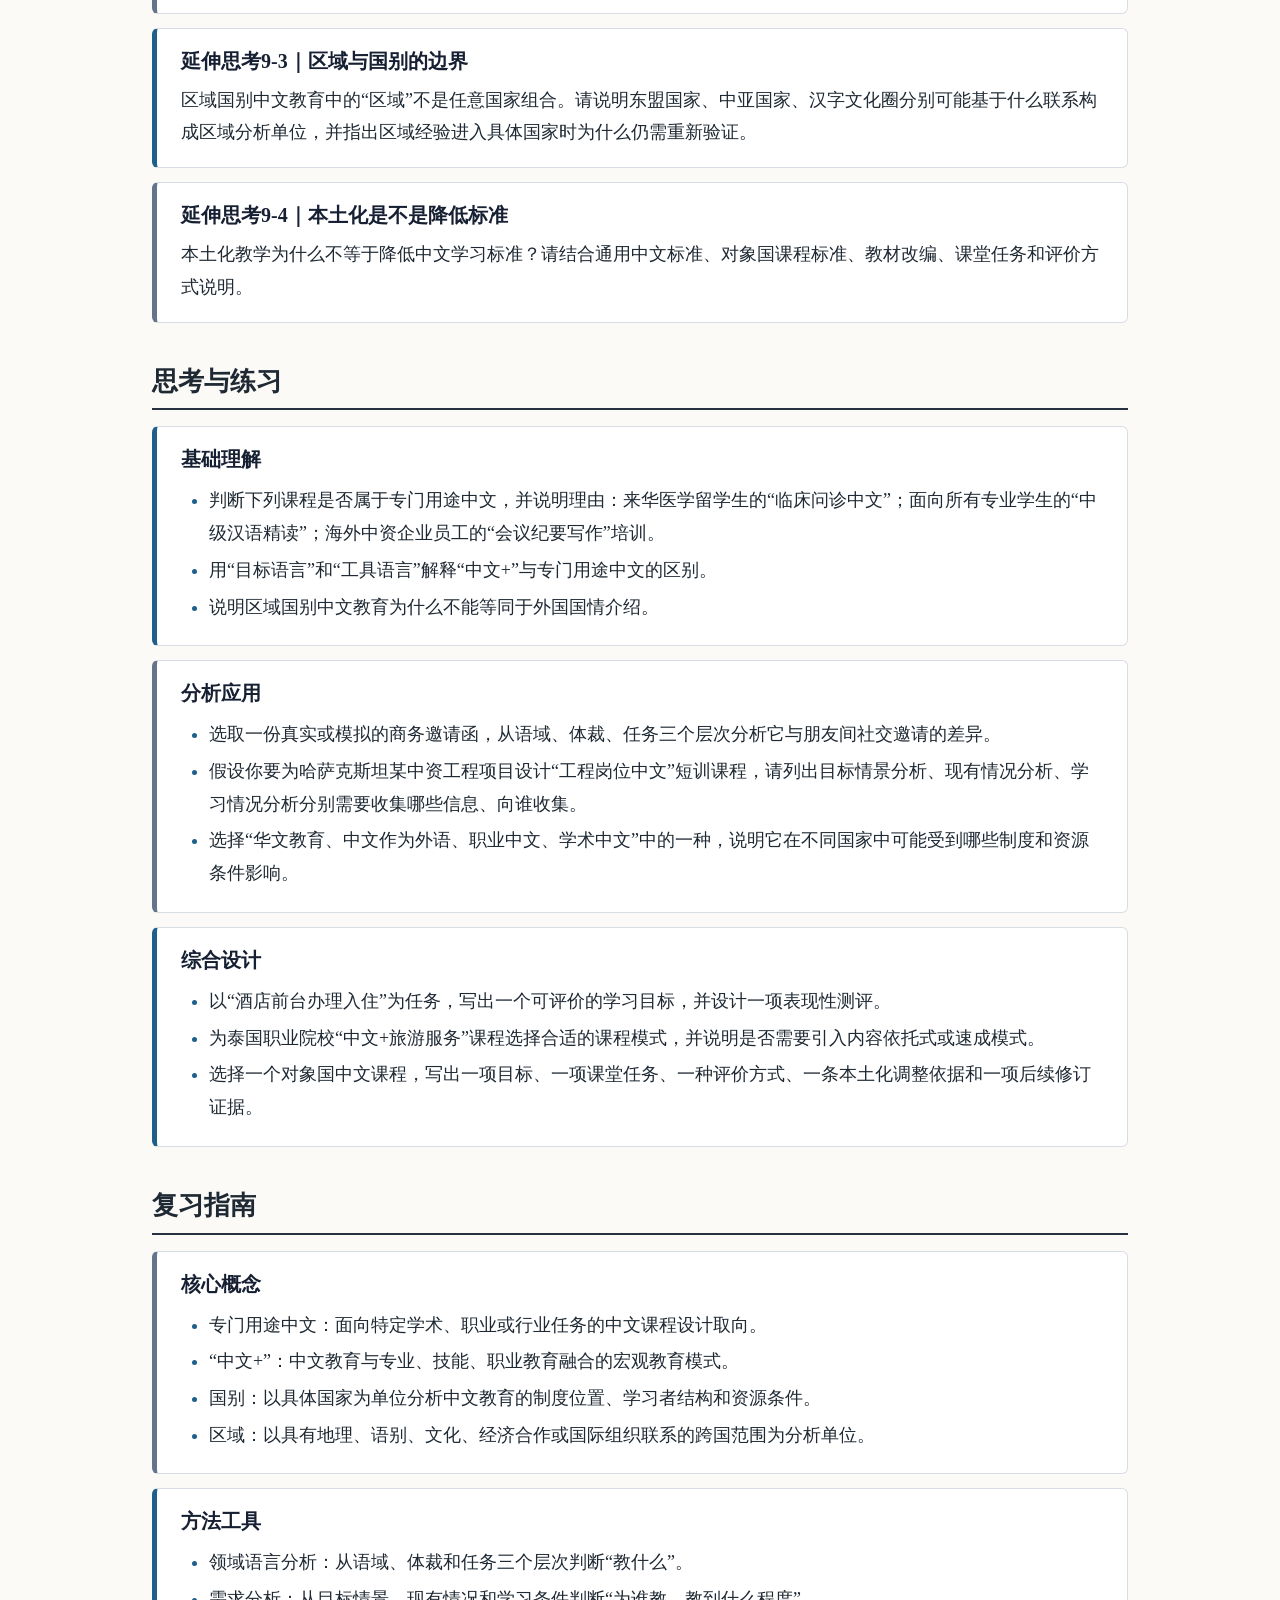
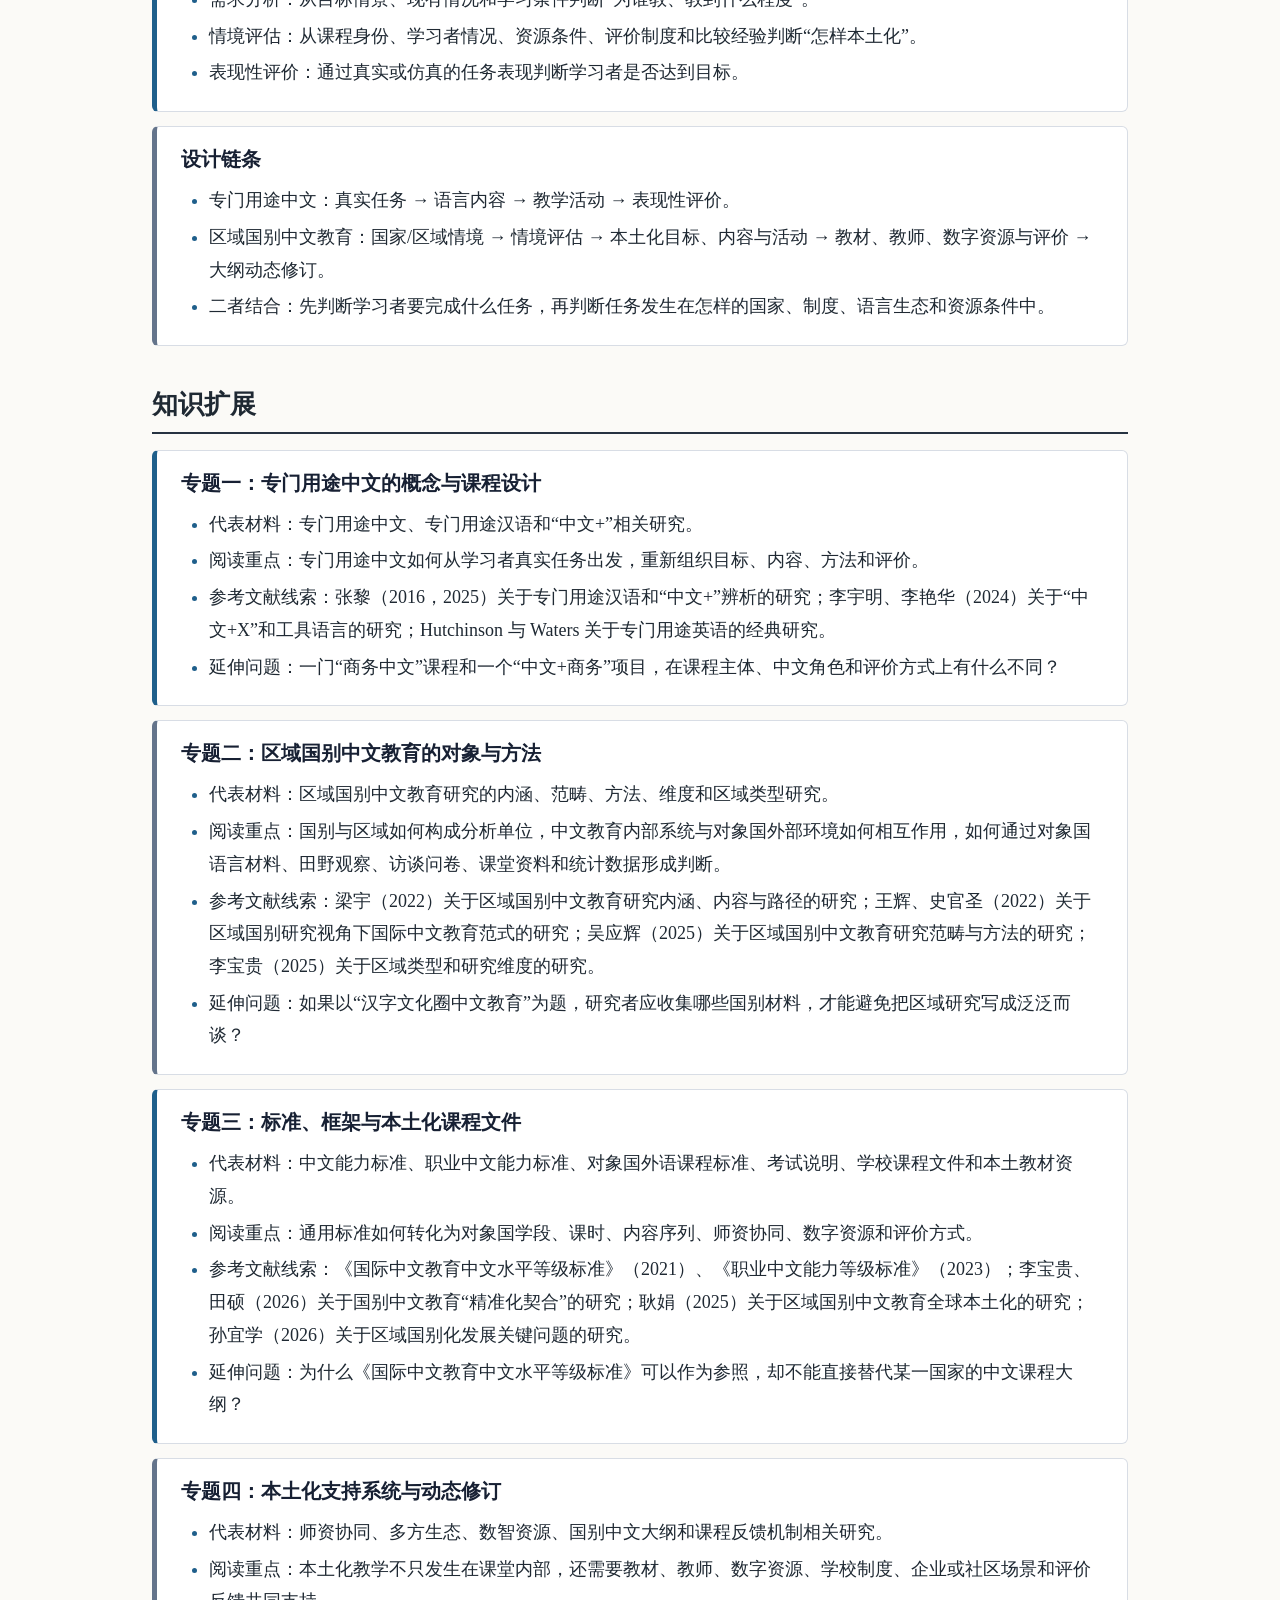
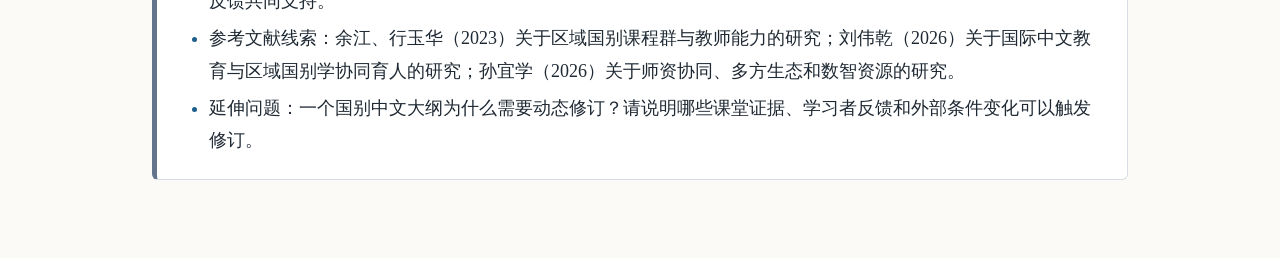
==== commit 2bac12d5: "Update chapter 9 QR resources" ====
--- a/index.html
+++ b/index.html
@@ -1,249 +1,232 @@
 <!doctype html>
 <html lang="zh-CN">
 <head>
-  <meta charset="utf-8">
-  <meta name="viewport" content="width=device-width, initial-scale=1">
-  <title>第9章拓展阅读：概念地图与数字资源</title>
-  <style>
-    :root{
-      color-scheme: light;
-      --ink:#1d1d1f; --muted:#5c6066; --line:#e2e2e5; --panel:#f6f7f9;
-      --a:#b5452f;  --a-soft:#fbf1ec;   /* 线索一：专门用途中文（赤陶） */
-      --b:#2b4c7e;  --b-soft:#eef2f8;   /* 线索二：区域国别中文教育（靛蓝） */
-      --shadow:0 1px 3px rgba(20,20,30,.07), 0 6px 18px rgba(20,20,30,.04);
-    }
-    *{box-sizing:border-box;}
-    html{-webkit-text-size-adjust:100%;}
-    body{
-      margin:0;
-      font-family:"Microsoft YaHei","Noto Sans CJK SC","PingFang SC","Source Han Sans SC",Arial,sans-serif;
-      color:var(--ink); background:#fafafb; font-size:18px; line-height:1.85;
-      -webkit-font-smoothing:antialiased; overflow-x:hidden;
-    }
-    main{width:min(1000px,calc(100% - 36px));margin:0 auto;padding:46px 0 72px;}
-
-    header{margin-bottom:30px;}
-    .eyebrow{color:var(--a);font-size:15px;font-weight:600;letter-spacing:.3px;margin:0 0 10px;}
-    h1{font-family:"Songti SC",SimSun,serif;font-size:38px;font-weight:700;line-height:1.22;margin:0;letter-spacing:.5px;}
-    .lead{color:var(--muted);font-size:16.5px;line-height:1.8;margin:16px 0 0;max-width:64em;}
-    .lead b{color:var(--ink);}
-    .rule{height:3px;background:linear-gradient(90deg,var(--a) 0 48%,var(--b) 52% 100%);border-radius:3px;margin:20px 0 0;}
-
-    h2{font-family:"Songti SC",SimSun,serif;font-size:27px;font-weight:700;margin:46px 0 8px;line-height:1.35;}
-    h2 .idx{display:inline-block;color:var(--a);margin-right:10px;}
-    h3{font-size:20px;font-weight:700;margin:26px 0 10px;color:#2a2a2e;}
-    p{margin:10px 0;}
-    .hint{color:var(--muted);font-size:15.5px;margin-top:14px;}
-
-    /* ---------- 概念地图 ---------- */
-    .map{margin:18px 0 6px;}
-    .root{
-      background:linear-gradient(135deg,#1f3760,#2b4c7e);color:#fff;text-align:center;
-      border-radius:14px;padding:20px 18px;box-shadow:var(--shadow);
-    }
-    .root .t{font-size:21px;font-weight:700;letter-spacing:.5px;}
-    .root .s{font-size:15px;opacity:.85;margin-top:7px;}
-    .branches{display:flex;gap:22px;margin-top:22px;}
-    .branch{
-      flex:1;min-width:0;background:#fff;border:1px solid var(--line);
-      border-radius:14px;padding:6px 18px 18px;box-shadow:var(--shadow);
-    }
-    .branch.a{border-top:5px solid var(--a);}
-    .branch.b{border-top:5px solid var(--b);}
-    .bhead{font-weight:700;font-size:19px;margin:16px 0 4px;}
-    .branch.a .bhead{color:var(--a);}
-    .branch.b .bhead{color:var(--b);}
-    .bhead em{display:block;font-style:normal;font-weight:400;font-size:14.5px;color:var(--muted);margin-top:3px;}
-    .stage{position:relative;margin:14px 0 0;padding:10px 0 12px 16px;border-left:2px solid var(--line);}
-    .stage:last-child{padding-bottom:2px;}
-    .stage .lab{
-      display:inline-block;font-size:13.5px;font-weight:700;color:#fff;border-radius:6px;
-      padding:2px 10px;margin-right:8px;vertical-align:2px;
-    }
-    .branch.a .stage .lab{background:var(--a);}
-    .branch.b .stage .lab{background:var(--b);}
-    .stage .c{font-weight:600;font-size:17px;}
-    .stage .from{color:var(--muted);font-size:15px;}
-    .chips{margin-top:9px;display:flex;flex-wrap:wrap;gap:8px;}
-    .chips span{
-      font-size:15px;border:1px solid var(--line);border-radius:18px;padding:4px 13px;
-      background:#fff;line-height:1.5;
-    }
-    .branch.a .chips span{background:var(--a-soft);border-color:#f0ddd4;}
-    .branch.b .chips span{background:var(--b-soft);border-color:#d9e2ef;}
-    .chips.sub span{background:var(--panel);color:#555;}
-    .link{
-      margin:22px 0 4px;background:#fff;border:1px solid var(--line);border-left:5px solid #888;
-      border-radius:12px;padding:16px 18px;font-size:16px;line-height:1.8;box-shadow:var(--shadow);
-    }
-    .link b{color:var(--ink);}
-
-    /* ---------- 表格 / 列表 ---------- */
-    table{width:100%;border-collapse:separate;border-spacing:0;margin:14px 0 26px;table-layout:fixed;
-      border:1px solid var(--line);border-radius:12px;overflow:hidden;box-shadow:var(--shadow);}
-    th,td{border-bottom:1px solid var(--line);padding:13px 16px;vertical-align:top;word-break:break-word;font-size:16.5px;line-height:1.72;}
-    tr:last-child th,tr:last-child td{border-bottom:none;}
-    th{width:30%;background:var(--panel);text-align:left;font-weight:700;border-right:1px solid var(--line);}
-    ul.mini{padding-left:0;list-style:none;margin:14px 0 8px;}
-    ul.mini li{
-      margin:10px 0;padding:13px 16px;background:#fff;border:1px solid var(--line);
-      border-left:4px solid var(--b);border-radius:10px;font-size:16.5px;line-height:1.78;box-shadow:var(--shadow);
-    }
-    ul.mini li b{color:var(--b);}
-    ol{padding-left:1.3em;margin:12px 0 20px;}
-    ol li{margin:11px 0;font-size:16.5px;line-height:1.8;padding-left:4px;}
-
-    footer{border-top:1px solid var(--line);color:var(--muted);font-size:14.5px;margin-top:44px;padding-top:16px;}
-
-    @media (max-width:720px){
-      body{font-size:17px;}
-      main{width:calc(100% - 28px);padding:34px 0 56px;}
-      h1{font-size:29px;} h2{font-size:23px;} h3{font-size:18.5px;}
-      .branches{flex-direction:column;gap:16px;}
-      .branch{padding:6px 15px 16px;}
-      th{width:38%;}
-      .root{padding:18px 16px;} .root .t{font-size:19px;} .root .s{font-size:14px;}
-    }
-    /* 窄屏：表格改为上下堆叠的“词条”式，避免挤压与横向滚动 */
-    @media (max-width:520px){
-      main{width:calc(100% - 24px);padding:28px 0 48px;}
-      h1{font-size:26px;} h2{font-size:21px;} .eyebrow{font-size:14px;}
-      table{display:block;}
-      thead,tbody,tr{display:block;width:100%;}
-      th,td{display:block;width:100%;border-right:none;font-size:16px;padding:11px 14px;}
-      th{border-bottom:none;}
-      tr:last-child td{border-bottom:none;}
-      ul.mini li,ol li{font-size:16px;}
-      .stage .c{font-size:16.5px;}
-      .chips span{font-size:14.5px;padding:4px 12px;}
-      .link{font-size:15.5px;}
-    }
-    @media print{
-      body{background:#fff;font-size:12pt;}
-      main{width:100%;padding:18px;}
-      .branches{flex-direction:row;}
-      .branch,.root,.link,table,ul.mini li{box-shadow:none;}
-    }
-  </style>
+<meta charset="utf-8">
+<meta name="viewport" content="width=device-width, initial-scale=1">
+<title>第9章 二维码资源包</title>
+<style>
+:root{
+  --paper:#fbfaf7;
+  --surface:#ffffff;
+  --ink:#1f2933;
+  --muted:#687385;
+  --line:#d8dde5;
+  --soft:#f1f4f7;
+  --accent:#1f5f8b;
+  --accent-weak:#e8f1f8;
+  --max:1040px;
+}
+*{box-sizing:border-box}
+html{scroll-behavior:smooth}
+body{
+  margin:0;
+  color:var(--ink);
+  background:var(--paper);
+  font-family:"Noto Serif CJK SC","Source Han Serif SC","Songti SC","SimSun",serif;
+  font-size:18px;
+  line-height:1.82;
+  letter-spacing:0;
+}
+a{color:inherit;text-decoration:none}
+.page-header{
+  background:linear-gradient(180deg,#eef4f8 0%,#fbfaf7 100%);
+  border-bottom:1px solid var(--line);
+}
+.header-inner{
+  max-width:var(--max);
+  margin:0 auto;
+  padding:42px 32px 30px;
+}
+.kicker{
+  margin:0 0 10px;
+  color:var(--accent);
+  font-family:"Noto Sans CJK SC","Microsoft YaHei",sans-serif;
+  font-size:14px;
+  font-weight:700;
+  letter-spacing:.08em;
+}
+h1{
+  margin:0;
+  font-size:36px;
+  line-height:1.22;
+  font-weight:800;
+}
+.meta{
+  max-width:760px;
+  margin:14px 0 0;
+  color:var(--muted);
+  font-size:17px;
+}
+nav{
+  max-width:var(--max);
+  margin:0 auto;
+  padding:14px 32px 18px;
+  display:flex;
+  flex-wrap:wrap;
+  gap:10px;
+  font-family:"Noto Sans CJK SC","Microsoft YaHei",sans-serif;
+  font-size:15px;
+}
+nav a{
+  border:1px solid var(--line);
+  background:rgba(255,255,255,.72);
+  padding:7px 12px;
+  border-radius:999px;
+  color:#334155;
+}
+main{
+  max-width:var(--max);
+  margin:0 auto;
+  padding:34px 32px 64px;
+}
+h2{
+  margin:42px 0 16px;
+  padding-bottom:10px;
+  border-bottom:2px solid #263241;
+  font-size:26px;
+  line-height:1.3;
+  font-weight:800;
+}
+h2:first-of-type{margin-top:0}
+.card{
+  position:relative;
+  margin:14px 0;
+  padding:18px 22px 18px 24px;
+  background:var(--surface);
+  border:1px solid var(--line);
+  border-left:5px solid var(--accent);
+  border-radius:6px;
+}
+.card h3{
+  margin:0 0 8px;
+  color:#172033;
+  font-size:20px;
+  line-height:1.45;
+  font-weight:800;
+}
+.card p{margin:8px 0 0}
+ol,ul{margin:10px 0 0;padding-left:1.55em}
+li{margin:.22em 0}
+.card li::marker{color:var(--accent);font-weight:700}
+.card:nth-of-type(even){border-left-color:#64748b}
+@media (min-width: 900px){
+  #activities + .card,
+  #activities + .card + .card,
+  #activities + .card + .card + .card,
+  #activities + .card + .card + .card + .card,
+  #activities + .card + .card + .card + .card + .card,
+  #activities + .card + .card + .card + .card + .card + .card,
+  #activities + .card + .card + .card + .card + .card + .card + .card,
+  #activities + .card + .card + .card + .card + .card + .card + .card + .card,
+  #activities + .card + .card + .card + .card + .card + .card + .card + .card + .card,
+  #activities + .card + .card + .card + .card + .card + .card + .card + .card + .card + .card{
+    margin-left:18px;
+  }
+}
+@media (max-width: 720px){
+  body{font-size:17px;line-height:1.75}
+  .header-inner{padding:30px 20px 22px}
+  h1{font-size:29px}
+  nav{padding:12px 20px 16px}
+  main{padding:26px 20px 48px}
+  h2{font-size:23px;margin-top:34px}
+  .card{padding:16px 16px 16px 18px}
+  .card h3{font-size:19px}
+}
+@media print{
+  body{background:#fff;font-size:12pt}
+  .page-header{background:#fff}
+  nav{display:none}
+  main,.header-inner{max-width:none;padding:0}
+  .card{break-inside:avoid;border-color:#bbb;border-left-color:#333}
+}
+</style>
 </head>
 <body>
-  <main>
-    <header>
-      <p class="eyebrow">第9章　专门用途中文与区域国别中文教育</p>
-      <h1>本章概念地图与数字资源</h1>
-      <p class="lead">本页供教材二维码拓展使用，正文不重复展开，仅作课后复习、备课检索与延伸阅读之用。全章围绕两条互补线索：<b>专门用途中文</b>（以用途、领域、任务为轴）与<b>区域国别中文教育</b>（以国家、地区、制度与语言生活为轴）。</p>
-      <div class="rule"></div>
-    </header>
-
-    <section>
-      <h2><span class="idx">一</span>本章概念地图</h2>
-      <div class="map">
-        <div class="root">
-          <div class="t">国际中文教育的精准化发展</div>
-          <div class="s">两条并列而互补的线索　·　用途轴 × 国别轴</div>
-        </div>
-
-        <div class="branches">
-          <!-- 线索一 -->
-          <div class="branch a">
-            <div class="bhead">线索一　专门用途中文（CSP）<em>面向特定领域与任务的课程设计取向</em></div>
-
-            <div class="stage"><span class="lab">定位</span><span class="c">专门用途中文＝“通道课程”</span><span class="from"> ← 源于专门用途语言教学（ESP→CSP）</span></div>
-            <div class="stage"><span class="lab">边界</span><span class="c">目标语言／工具语言</span><span class="from"> → 区分“专门用途中文”与“中文+”“+中文”</span></div>
-            <div class="stage"><span class="lab">分类</span><span class="c">学术用途中文／行业用途中文</span></div>
-            <div class="stage"><span class="lab">起点</span><span class="c">学习者需求分析</span>
-              <div class="chips"><span>目标任务分析</span><span>现有能力分析</span><span>学习条件分析</span></div>
-              <div class="chips sub"><span>目标要求</span><span>能力差距</span><span>学习期待</span></div>
-            </div>
-            <div class="stage"><span class="lab">教什么</span><span class="c">领域语言分析</span>
-              <div class="chips"><span>语域</span><span>体裁</span><span>任务</span></div>
-            </div>
-            <div class="stage"><span class="lab">目标与评价</span><span class="c">逆向设计 → 表现性测评</span><span class="from"> ＋对接《职业中文能力等级标准》</span></div>
-            <div class="stage"><span class="lab">怎么教</span><span class="c">三种课程模式</span>
-              <div class="chips"><span>任务型</span><span>内容依托式（CBI／CLAC）</span><span>速成型岗位中文</span></div>
-              <div class="chips sub"><span>课前·课中·课后·课外</span><span>差异化教学</span></div>
-            </div>
-            <div class="stage"><span class="lab">支撑</span><span class="c">教材 · 双师/多师协同 · 协同育人</span><span class="from">（鲁班工坊·中文工坊）</span></div>
-          </div>
-
-          <!-- 线索二 -->
-          <div class="branch b">
-            <div class="bhead">线索二　区域国别中文教育<em>对象国本地的中文教育生态研究</em></div>
-
-            <div class="stage"><span class="lab">学科基础</span><span class="c">区域国别学</span><span class="from"> ＝ “区域”与“国别”两种分析单元</span></div>
-            <div class="stage"><span class="lab">内涵</span><span class="c">区域国别中文教育</span><span class="from"> ＝ 对象国本地的中文教育生态（区别于来华留学）</span></div>
-            <div class="stage"><span class="lab">定位框架</span><span class="c">全球中文教育同心圈</span>
-              <div class="chips"><span>内圈（语文教育）</span><span>中圈（华文教育）</span><span>外圈（中文作外语）</span></div>
-            </div>
-            <div class="stage"><span class="lab">两种基本形态</span><span class="c">华文教育　／　中文作为外语·第二语言教育</span></div>
-            <div class="stage"><span class="lab">生态分析</span><span class="c">中文教学环境分析的八个维度</span>
-              <div class="chips"><span>政策地位</span><span>教育体制</span><span>语言生态</span><span>学习者结构</span><span>课程资源</span><span>师资条件</span><span>社区与行业需求</span><span>文化观念</span></div>
-            </div>
-            <div class="stage"><span class="lab">华文教育差异</span><span class="c">相邻概念辨析 · 新马印比较</span>
-              <div class="chips sub"><span>华侨母语教育</span><span>华人传承语教育</span><span>本地化中文教育</span></div>
-            </div>
-            <div class="stage"><span class="lab">大纲类型</span><span class="c">语言要素型　↔　能力描述型</span>
-              <div class="chips"><span>等级标准／HSK 3.0（要素）</span><span>ACTFL／CEFR（能力）</span></div>
-            </div>
-            <div class="stage"><span class="lab">大纲研制</span><span class="c">原则与十步流程</span>
-              <div class="chips"><span>《等级标准》与国别大纲对接的四个方面</span><span>本土化的四个层级</span></div>
-            </div>
-            <div class="stage"><span class="lab">案例</span><span class="c">以美国为例</span><span class="from"> ：ACTFL 能力框架 ＋《等级标准》/HSK 内容清单</span></div>
-          </div>
-        </div>
-
-        <div class="link">两线交汇：二者并非上下位关系，而是国际中文教育精准化发展的<b>两个互补维度</b>——前者回答“面向特定领域和任务，课程怎样设计”，后者回答“不同国家和地区的大纲、目标和内容体系如何研制”。</div>
-      </div>
-      <p class="hint">读图提示：每条线索自上而下是一条“分析—设计”的链条，色块为环节标签，圆角标签为该环节的关键概念。</p>
-    </section>
-
-    <section>
-      <h2><span class="idx">二</span>核心概念速查</h2>
-
-      <h3>1. 专门用途中文（线索一）</h3>
-      <table>
-        <tr><th>专门用途中文（CSP）</th><td>以学习者特定需求为起点，面向学术、职业或行业任务，重新组织课程目标、内容、方法与评价的教学取向；性质上是一种“通道课程”。</td></tr>
-        <tr><th>“中文+” / “+中文”</th><td>中文教育与专业、技能、职业教育融合的宏观战略与项目模式；“+中文”则以专业学习居于主位、中文提供语言支持。</td></tr>
-        <tr><th>目标语言 / 工具语言</th><td>中文本身是学习目的时为目标语言（通用中文、专门用途中文皆属此）；中文是学习其他内容的手段时为工具语言（“中文+X”）。</td></tr>
-        <tr><th>学术用途中文 / 行业用途中文</th><td>按学习者所处领域与任务划分：前者服务专业学习与学术交流，后者服务具体岗位与业务场景。</td></tr>
-        <tr><th>逆向设计 / 表现性测评</th><td>先定真实任务目标与评价证据，再设计教学；以真实或仿真任务中的表现来评价学习成效。</td></tr>
-      </table>
-
-      <h3>2. 区域国别中文教育（线索二）</h3>
-      <table>
-        <tr><th>区域国别学</th><td>以特定国家或区域为对象、围绕现实问题综合多学科与在地材料的交叉学科；“区域”重跨国关联，“国别”重一国整体。</td></tr>
-        <tr><th>区域国别中文教育</th><td>对中国以外特定区域或国家中文教育的系统研究，关注其在当地教育体系、语言生态与政策环境中的运行，即对象国本地的中文教育生态。</td></tr>
-        <tr><th>全球中文教育同心圈</th><td>按中文作为何种通用语来教学，分内圈（语文教育）、中圈（华文教育）、外圈（中文作外语）；国际中文教育＝中圈＋外圈。</td></tr>
-        <tr><th>两种基本形态</th><td>华文教育（中文多具母语、祖语属性）与中文作为外语·第二语言教育；二者可在同一国家、学校或课堂中并存。</td></tr>
-        <tr><th>本土化的四个层级</th><td>表层（文化素材）→中层（主题任务与学习者画像）→深层（目标、评价与师资对接）→制度层（进入国民教育与修订机制）。</td></tr>
-      </table>
-    </section>
-
-    <section>
-      <h2><span class="idx">三</span>关键框架速记</h2>
-      <ul class="mini">
-        <li><b>三种课程模式：</b>任务型／内容依托式（含 CBI、CLAC）／速成型岗位中文——按课程主体、学习者水平与资源条件选择。</li>
-        <li><b>大纲两种取向：</b>语言要素型（《国际中文教育中文水平等级标准》、HSK 3.0）↔ 能力描述型（ACTFL、CEFR 的“能做”）；多数大纲在二者之间。</li>
-        <li><b>标准对接四个方面（王祖嫘 2024）：</b>教学目标 · 教学内容 · 教学评价 · 语言认知。</li>
-        <li><b>国别大纲研制十步流程：</b>生态分析 → 学习者分类 → 课程定位 → 标准对接 → 目标分级 → 主题与语言要素组织 → 资源配套 → 评价设计 → 试点反馈 → 修订制度化（→ 回到生态分析，周期循环）。</li>
-      </ul>
-    </section>
-
-    <section>
-      <h2><span class="idx">四</span>数字工具与电子资源</h2>
-      <ol>
-        <li><strong>语料检索与分析工具：</strong>BCC、CCL 语料库，AntConc、Sketch Engine、Wmatrix7/PyMUSAS。可做频率、关键词、N 元语块、搭配与语义域分析；中文自动标注仍需人工复核，课堂中宜作为“发现线索”的工具。</li>
-        <li><strong>商务与行业中文资源：</strong>国际中文教育资源网的商务汉语词表、功能项目语料与教材文本库；对外经济贸易大学“商务中文资源”及“商务中文 Pal”小程序，可用于编制任务词表、功能表达与教材例句。</li>
-        <li><strong>自建小语料库工具链：</strong>语料采集 → 脱敏与元数据记录 → 分词与自定义词典 → 频率·关键词·搭配·类联接·语步分析 → 行业专家与教师复核 → 转化为词表、句式表、任务链与评价量规。</li>
-        <li><strong>虚拟仿真与多模态资源：</strong>航空、医学、工程等高风险或强操作领域，可将 VR/AR、虚拟标准化病人、虚拟客舱、虚拟工厂等做成情境任务资源包；资源须服务任务目标、语言产出与评价，而非只展示场景。</li>
-        <li><strong>学习者数据与评价资源：</strong>平台日志、口语录音、写作修改稿、角色扮演视频、同伴与企业导师评价，可形成学习者语料库；其价值在于反向修订教材——发现哪些词句未掌握、哪些任务过难、哪些评价指标需调整。</li>
-        <li><strong>标准与大纲参照：</strong>《国际中文教育中文水平等级标准》（GF0025—2021）、《职业中文能力等级标准》（T/ISCLT 002—2023）、HSK 3.0；以及 ACTFL、CEFR 等海外能力框架，供大纲研制与标准对接时检索比对。</li>
-      </ol>
-    </section>
-
-    <footer>
-      第9章《专门用途中文与区域国别中文教育》拓展材料 · 概念地图与数字资源
-    </footer>
-  </main>
+<header class="page-header">
+  <div class="header-inner">
+    <p class="kicker">第9章 配套学习资源</p>
+    <h1>专门用途中文与区域国别中文教育</h1>
+    <p class="meta">本页供扫码学习使用，配合教材正文完成课堂活动、延伸思考、思考与练习、复习指南和知识扩展。</p>
+  </div>
+  <nav aria-label="页面导航">
+    <a href="#activities">课堂活动</a>
+    <a href="#reflection">延伸思考</a>
+    <a href="#practice">思考与练习</a>
+    <a href="#review">复习指南</a>
+    <a href="#extension">知识扩展</a>
+  </nav>
+</header>
+<main>
+<h2 id="activities">课堂活动</h2>
+<section class="card">
+<h3>课堂活动9-1｜专门用途中文场景判断</h3><p>下列场景哪些属于专门用途中文？若是，属于学术用途中文还是行业用途中文？</p>
+<ol><li>泰国大学为旅游管理专业开设的“酒店前台中文”</li><li>美国大学面向所有专业的“中级汉语精读”必修课</li><li>华为海外分公司为本地员工开设的“会议纪要写作”培训</li><li>孔子学院面向当地公众的“中国书法与诗词赏析”课</li><li>来华医学留学生的“临床问诊中文”</li></ol>
+</section>
+<section class="card">
+<h3>课堂活动9-2｜你是校长怎么决策</h3><p>职业院校准备开设“中文+新能源汽车维修”方向。请用“目标语言/工具语言”概念，回答这是开一门中文课，还是把维修专业课用中文来上。</p>
+<ol><li>写一段不超过200字的回复。</li></ol>
+</section>
+<section class="card">
+<h3>课堂活动9-3｜两封邀请函的语域剖析</h3><p>对比社交邀请与商务邀请，从语域、体裁、任务三个层次填写分析表。</p>
+<ol><li>文本A：小丽，周六我生日，来我家吃饭吧！下午5点开始，在阳光花园3栋602。不用带东西，人来了就行！</li><li>文本B：尊敬的李经理：兹定于2026年6月15日（星期一）上午9:00，在上海国际会议中心三楼举办“2026中泰经贸合作论坛”。诚邀贵公司派员莅临。请于6月10日前将参会回执发送至指定邮箱。联系人：王秘书。顺颂商祺！</li><li>分析维度：称呼语、时间表达、结尾套语、开头方式、信息组织顺序、交际目的、回应要求。</li></ol>
+</section>
+<section class="card">
+<h3>课堂活动9-4｜为小王做需求分析</h3><p>小王，24岁，泰国人，中文水平三级，刚入职一家驻泰中资电商公司。他每天需要和中国同事通过微信文字和语音沟通订单，每周参加一次线上中文会议汇报工作进度，偶尔要做产品说明的中泰文翻译。他最怕写汉字，但很喜欢听中文播客。</p>
+<ol><li>请用目标情景分析、现有情况分析、学习情况分析框架为小王做需求分析，并区分他的“必需”“欠缺”“想要”。</li></ol>
+</section>
+<section class="card">
+<h3>课堂活动9-5｜逆向设计实作</h3><p>以课堂活动9-3中的“商务邀请函”任务为目标，完成逆向设计。</p>
+<ol><li>写出一个可评价的学习目标。</li><li>设计一项表现性测评任务。</li><li>列出3—4个关键教学活动。</li></ol>
+</section>
+<section class="card">
+<h3>课堂活动9-6｜四种情境选模式</h3><p>请为以下情境选择最合适的课程模式并说明理由。</p>
+<ol><li>泰国职校酒店管理大二学生，有实习协议。</li><li>华为哈萨克斯坦分公司在职工人，3个月后要和中国工程师口头协作。</li><li>中国高校来华国际贸易研究生，有语言教师与专业教师共同授课。</li><li>新西兰大学选修课学生，对中国商业文化感兴趣但无真实职场任务。</li></ol>
+</section>
+<section class="card">
+<h3>课堂活动9-7｜本土化支持方案设计</h3><p>你要教“酒店前台办理入住”一课，班上有三组学生：A组为华裔，潮州话好但不会读写；B组为零起点，动机是“酒店行业要求会中文”；C组已达中文水平三级，准备赴华学习。</p>
+<ol><li>请从课程目标、材料资源、课堂组织和评价证据四个方面，为这节课设计本土化支持方案。</li></ol>
+</section>
+<section class="card">
+<h3>课堂活动9-8｜三方协作方案设计</h3><p>假设你要为某中资手机制造企业在越南的工厂设计“生产线中文”培训。</p>
+<ol><li>三人一组，分别扮演语言教师、专业教师和车间主管，各自列出课程设计中必须提供的信息，并共同形成一份任务清单。</li></ol>
+</section>
+<section class="card">
+<h3>课堂活动9-9｜区域与国别分析单位辨析</h3><p>请比较“日本大学中文二外课程研究”和“汉字文化圈中文教育比较研究”两个题目。</p>
+<ol><li>分别说明二者的分析单位、可能材料、核心问题。</li><li>判断“汉字文化圈”作为区域分析单位的依据是什么。</li></ol>
+</section>
+<section class="card">
+<h3>课堂活动9-10｜情境评估与本土化任务设计</h3><p>选择一个国家或区域的中文课程，完成“课程身份—学习者需求—师资资源—评价制度—数字条件”五项情境评估。</p>
+<ol><li>查找课程文件、学校信息、课程平台或既有研究。</li><li>判断中文课程的制度位置、学习者需求和资源约束。</li><li>用“能＋动词＋真实任务”的形式写一个目标，并设计一个本土化课堂任务和一项评价证据。</li></ol>
+</section>
+<h2 id="reflection">延伸思考</h2>
+<section class="card"><h3>延伸思考9-1｜语体转换的边界</h3><p>专门用途中文教学常常要把真实行业文本改编成适合学习者水平的课堂材料。改编时，哪些内容可以简化，哪些内容不能随意改写？请从“信息完整性、语体功能、行业规范”三个角度说明，并举一个你熟悉的行业文本作为例子。</p></section>
+<section class="card"><h3>延伸思考9-2｜课程名称会怎样影响课程设计</h3><p>同样面对新能源汽车维修场景，如果课程命名为“维修岗位中文”“中文+新能源汽车维修”“新能源汽车维修中文”，课程目标、授课团队、评价方式可能分别发生什么变化？请说明课程名称背后的主位差异，并指出哪种命名最容易造成概念混淆。</p></section>
+<section class="card"><h3>延伸思考9-3｜区域与国别的边界</h3><p>区域国别中文教育中的“区域”不是任意国家组合。请说明东盟国家、中亚国家、汉字文化圈分别可能基于什么联系构成区域分析单位，并指出区域经验进入具体国家时为什么仍需重新验证。</p></section>
+<section class="card"><h3>延伸思考9-4｜本土化是不是降低标准</h3><p>本土化教学为什么不等于降低中文学习标准？请结合通用中文标准、对象国课程标准、教材改编、课堂任务和评价方式说明。</p></section>
+<h2 id="practice">思考与练习</h2>
+<section class="card">
+<h3>基础理解</h3><ul><li>判断下列课程是否属于专门用途中文，并说明理由：来华医学留学生的“临床问诊中文”；面向所有专业学生的“中级汉语精读”；海外中资企业员工的“会议纪要写作”培训。</li><li>用“目标语言”和“工具语言”解释“中文+”与专门用途中文的区别。</li><li>说明区域国别中文教育为什么不能等同于外国国情介绍。</li></ul></section>
+<section class="card">
+<h3>分析应用</h3><ul><li>选取一份真实或模拟的商务邀请函，从语域、体裁、任务三个层次分析它与朋友间社交邀请的差异。</li><li>假设你要为哈萨克斯坦某中资工程项目设计“工程岗位中文”短训课程，请列出目标情景分析、现有情况分析、学习情况分析分别需要收集哪些信息、向谁收集。</li><li>选择“华文教育、中文作为外语、职业中文、学术中文”中的一种，说明它在不同国家中可能受到哪些制度和资源条件影响。</li></ul></section>
+<section class="card">
+<h3>综合设计</h3><ul><li>以“酒店前台办理入住”为任务，写出一个可评价的学习目标，并设计一项表现性测评。</li><li>为泰国职业院校“中文+旅游服务”课程选择合适的课程模式，并说明是否需要引入内容依托式或速成模式。</li><li>选择一个对象国中文课程，写出一项目标、一项课堂任务、一种评价方式、一条本土化调整依据和一项后续修订证据。</li></ul></section>
+<h2 id="review">复习指南</h2>
+<section class="card">
+<h3>核心概念</h3><ul><li>专门用途中文：面向特定学术、职业或行业任务的中文课程设计取向。</li><li>“中文+”：中文教育与专业、技能、职业教育融合的宏观教育模式。</li><li>国别：以具体国家为单位分析中文教育的制度位置、学习者结构和资源条件。</li><li>区域：以具有地理、语别、文化、经济合作或国际组织联系的跨国范围为分析单位。</li></ul></section>
+<section class="card">
+<h3>方法工具</h3><ul><li>领域语言分析：从语域、体裁和任务三个层次判断“教什么”。</li><li>需求分析：从目标情景、现有情况和学习条件判断“为谁教、教到什么程度”。</li><li>情境评估：从课程身份、学习者情况、资源条件、评价制度和比较经验判断“怎样本土化”。</li><li>表现性评价：通过真实或仿真的任务表现判断学习者是否达到目标。</li></ul></section>
+<section class="card">
+<h3>设计链条</h3><ul><li>专门用途中文：真实任务 → 语言内容 → 教学活动 → 表现性评价。</li><li>区域国别中文教育：国家/区域情境 → 情境评估 → 本土化目标、内容与活动 → 教材、教师、数字资源与评价 → 大纲动态修订。</li><li>二者结合：先判断学习者要完成什么任务，再判断任务发生在怎样的国家、制度、语言生态和资源条件中。</li></ul></section>
+<h2 id="extension">知识扩展</h2>
+<section class="card">
+<h3>专题一：专门用途中文的概念与课程设计</h3><ul><li>代表材料：专门用途中文、专门用途汉语和“中文+”相关研究。</li><li>阅读重点：专门用途中文如何从学习者真实任务出发，重新组织目标、内容、方法和评价。</li><li>参考文献线索：张黎（2016，2025）关于专门用途汉语和“中文+”辨析的研究；李宇明、李艳华（2024）关于“中文+X”和工具语言的研究；Hutchinson 与 Waters 关于专门用途英语的经典研究。</li><li>延伸问题：一门“商务中文”课程和一个“中文+商务”项目，在课程主体、中文角色和评价方式上有什么不同？</li></ul></section>
+<section class="card">
+<h3>专题二：区域国别中文教育的对象与方法</h3><ul><li>代表材料：区域国别中文教育研究的内涵、范畴、方法、维度和区域类型研究。</li><li>阅读重点：国别与区域如何构成分析单位，中文教育内部系统与对象国外部环境如何相互作用，如何通过对象国语言材料、田野观察、访谈问卷、课堂资料和统计数据形成判断。</li><li>参考文献线索：梁宇（2022）关于区域国别中文教育研究内涵、内容与路径的研究；王辉、史官圣（2022）关于区域国别研究视角下国际中文教育范式的研究；吴应辉（2025）关于区域国别中文教育研究范畴与方法的研究；李宝贵（2025）关于区域类型和研究维度的研究。</li><li>延伸问题：如果以“汉字文化圈中文教育”为题，研究者应收集哪些国别材料，才能避免把区域研究写成泛泛而谈？</li></ul></section>
+<section class="card">
+<h3>专题三：标准、框架与本土化课程文件</h3><ul><li>代表材料：中文能力标准、职业中文能力标准、对象国外语课程标准、考试说明、学校课程文件和本土教材资源。</li><li>阅读重点：通用标准如何转化为对象国学段、课时、内容序列、师资协同、数字资源和评价方式。</li><li>参考文献线索：《国际中文教育中文水平等级标准》（2021）、《职业中文能力等级标准》（2023）；李宝贵、田硕（2026）关于国别中文教育“精准化契合”的研究；耿娟（2025）关于区域国别中文教育全球本土化的研究；孙宜学（2026）关于区域国别化发展关键问题的研究。</li><li>延伸问题：为什么《国际中文教育中文水平等级标准》可以作为参照，却不能直接替代某一国家的中文课程大纲？</li></ul></section>
+<section class="card">
+<h3>专题四：本土化支持系统与动态修订</h3><ul><li>代表材料：师资协同、多方生态、数智资源、国别中文大纲和课程反馈机制相关研究。</li><li>阅读重点：本土化教学不只发生在课堂内部，还需要教材、教师、数字资源、学校制度、企业或社区场景和评价反馈共同支持。</li><li>参考文献线索：余江、行玉华（2023）关于区域国别课程群与教师能力的研究；刘伟乾（2026）关于国际中文教育与区域国别学协同育人的研究；孙宜学（2026）关于师资协同、多方生态和数智资源的研究。</li><li>延伸问题：一个国别中文大纲为什么需要动态修订？请说明哪些课堂证据、学习者反馈和外部条件变化可以触发修订。</li></ul></section>
+</main>
 </body>
 </html>
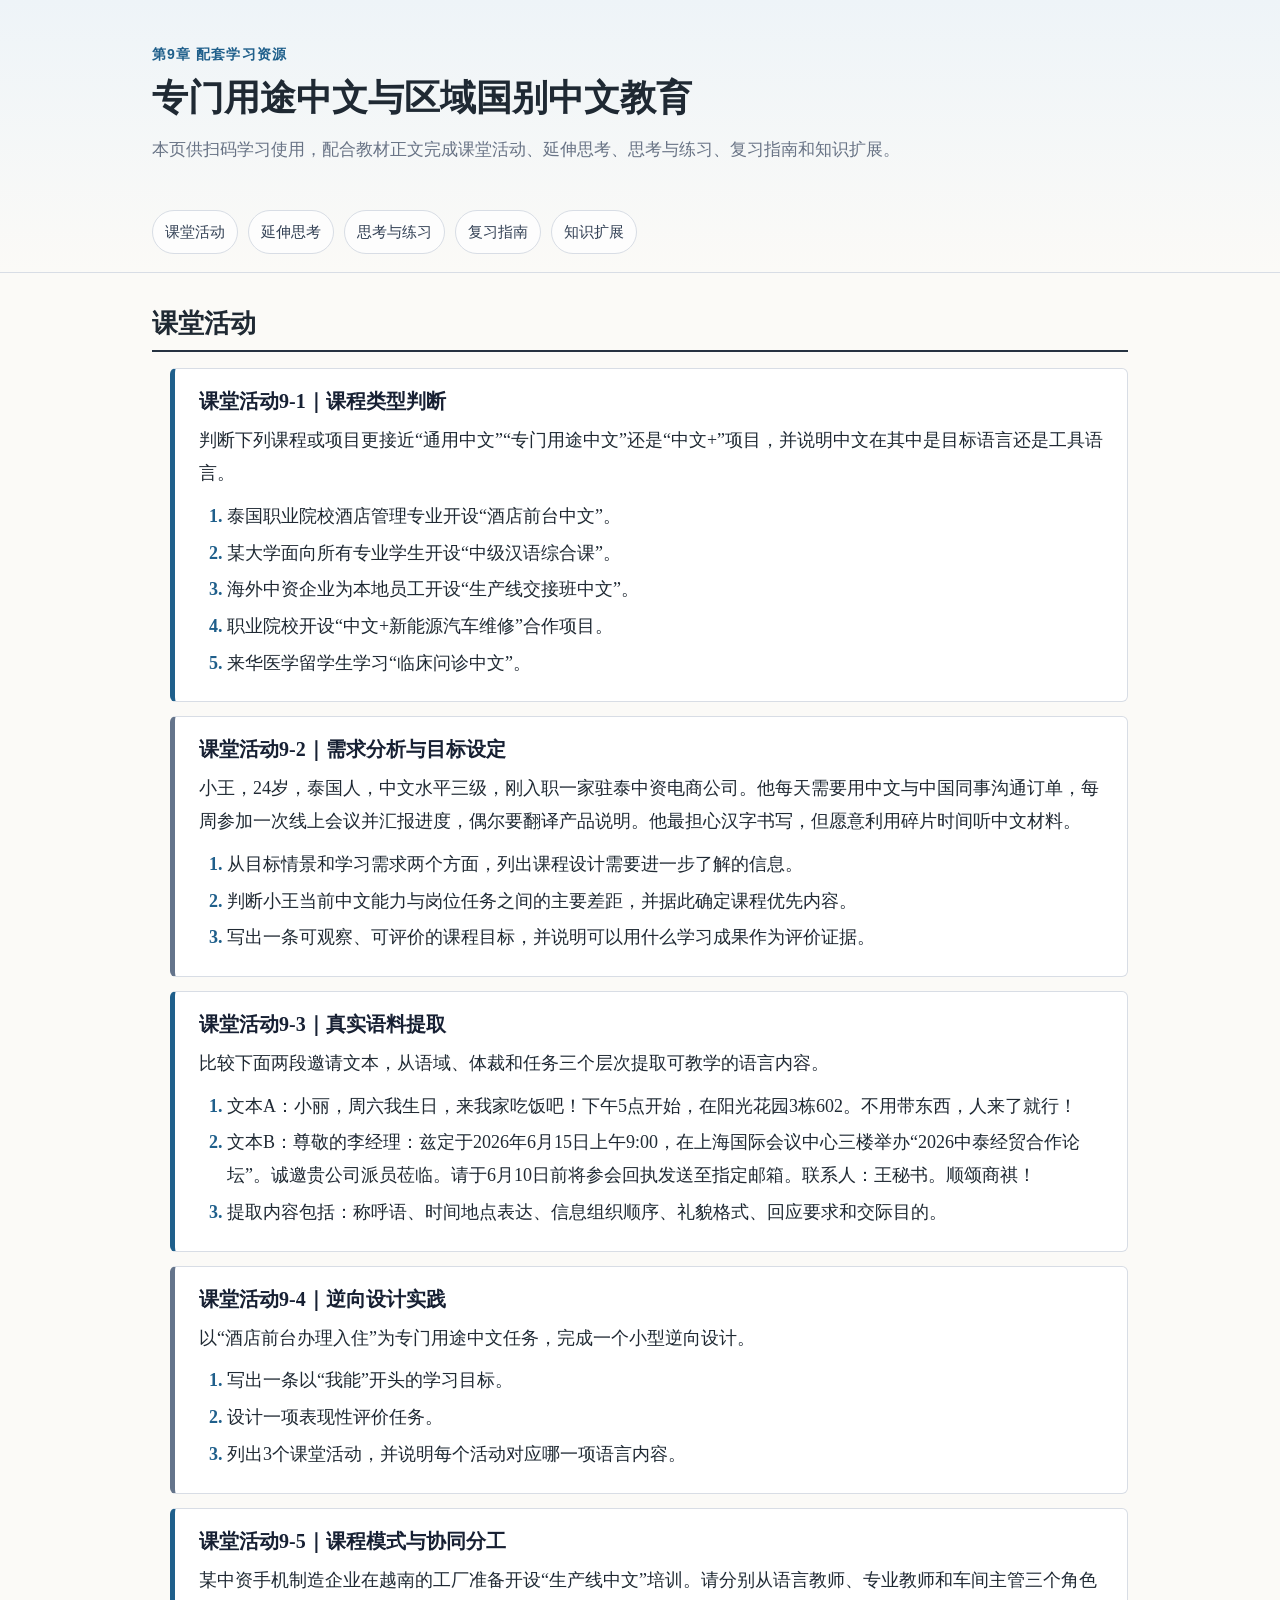
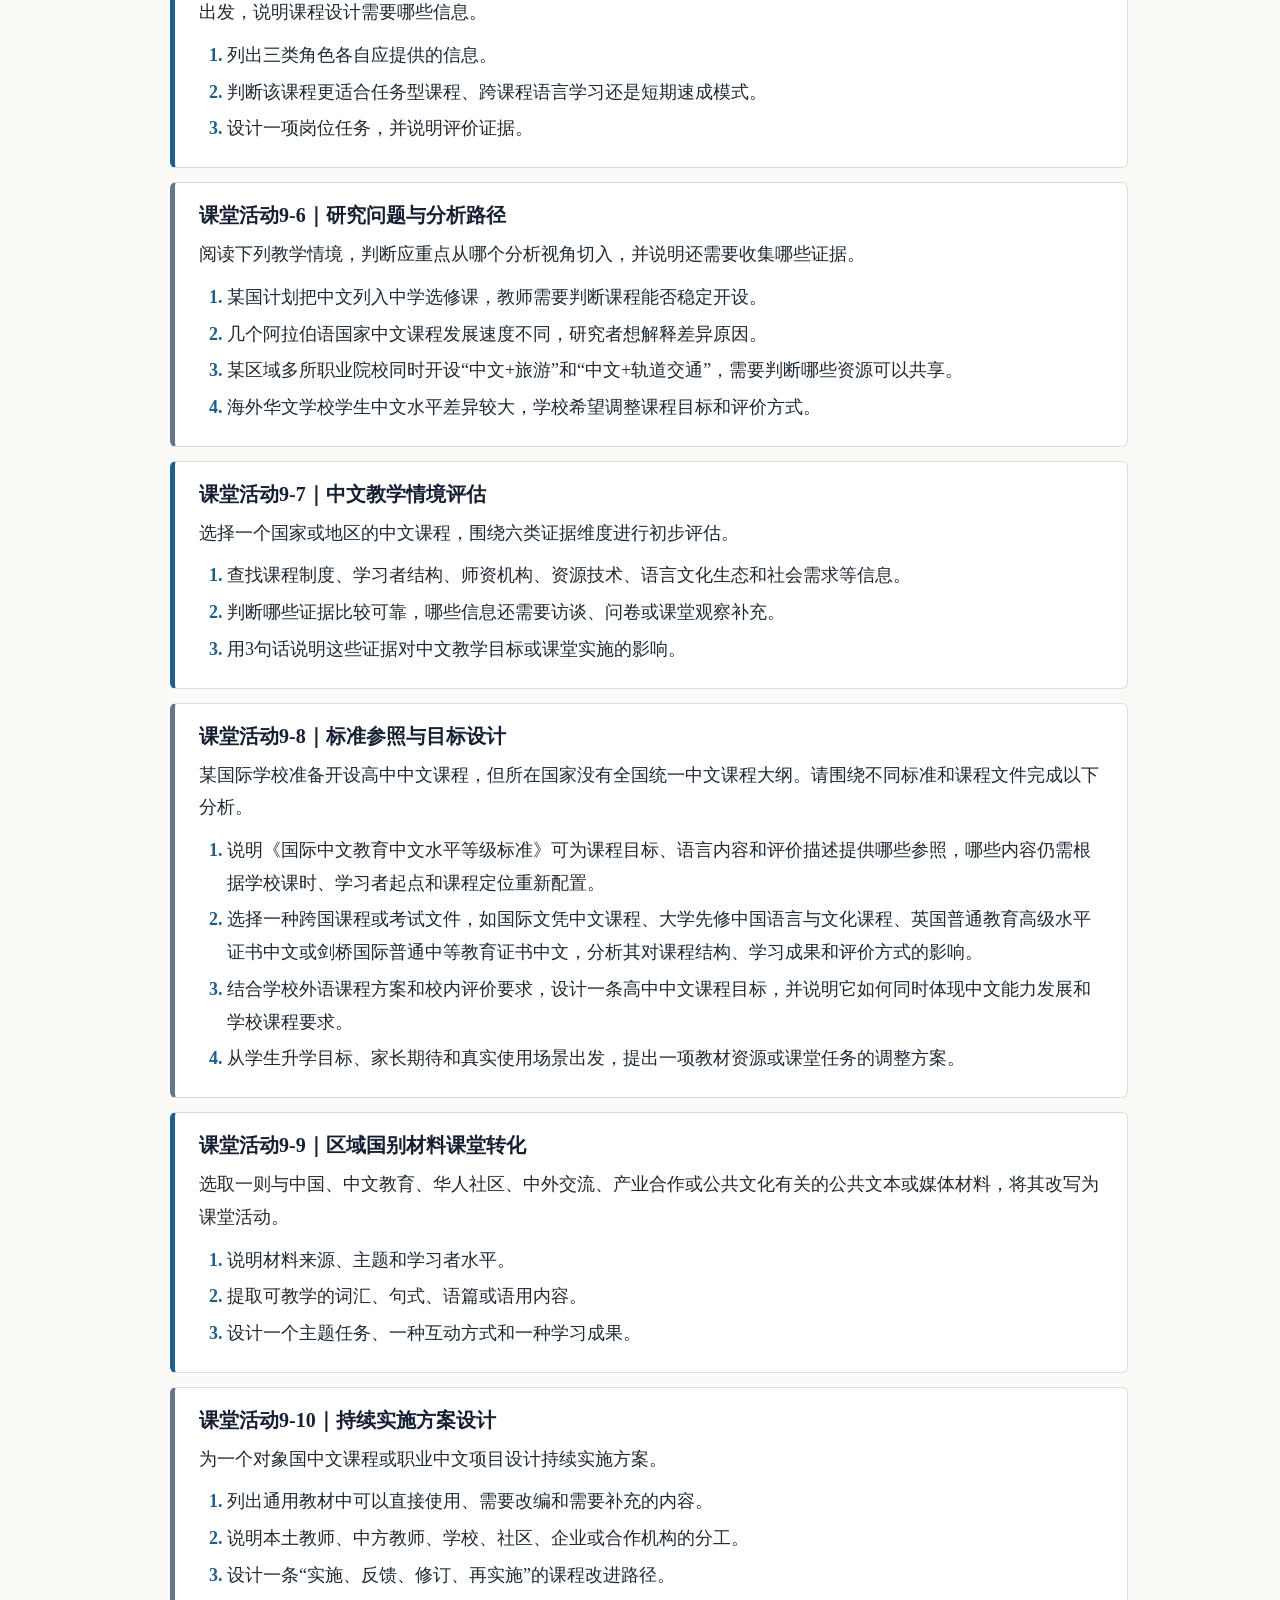
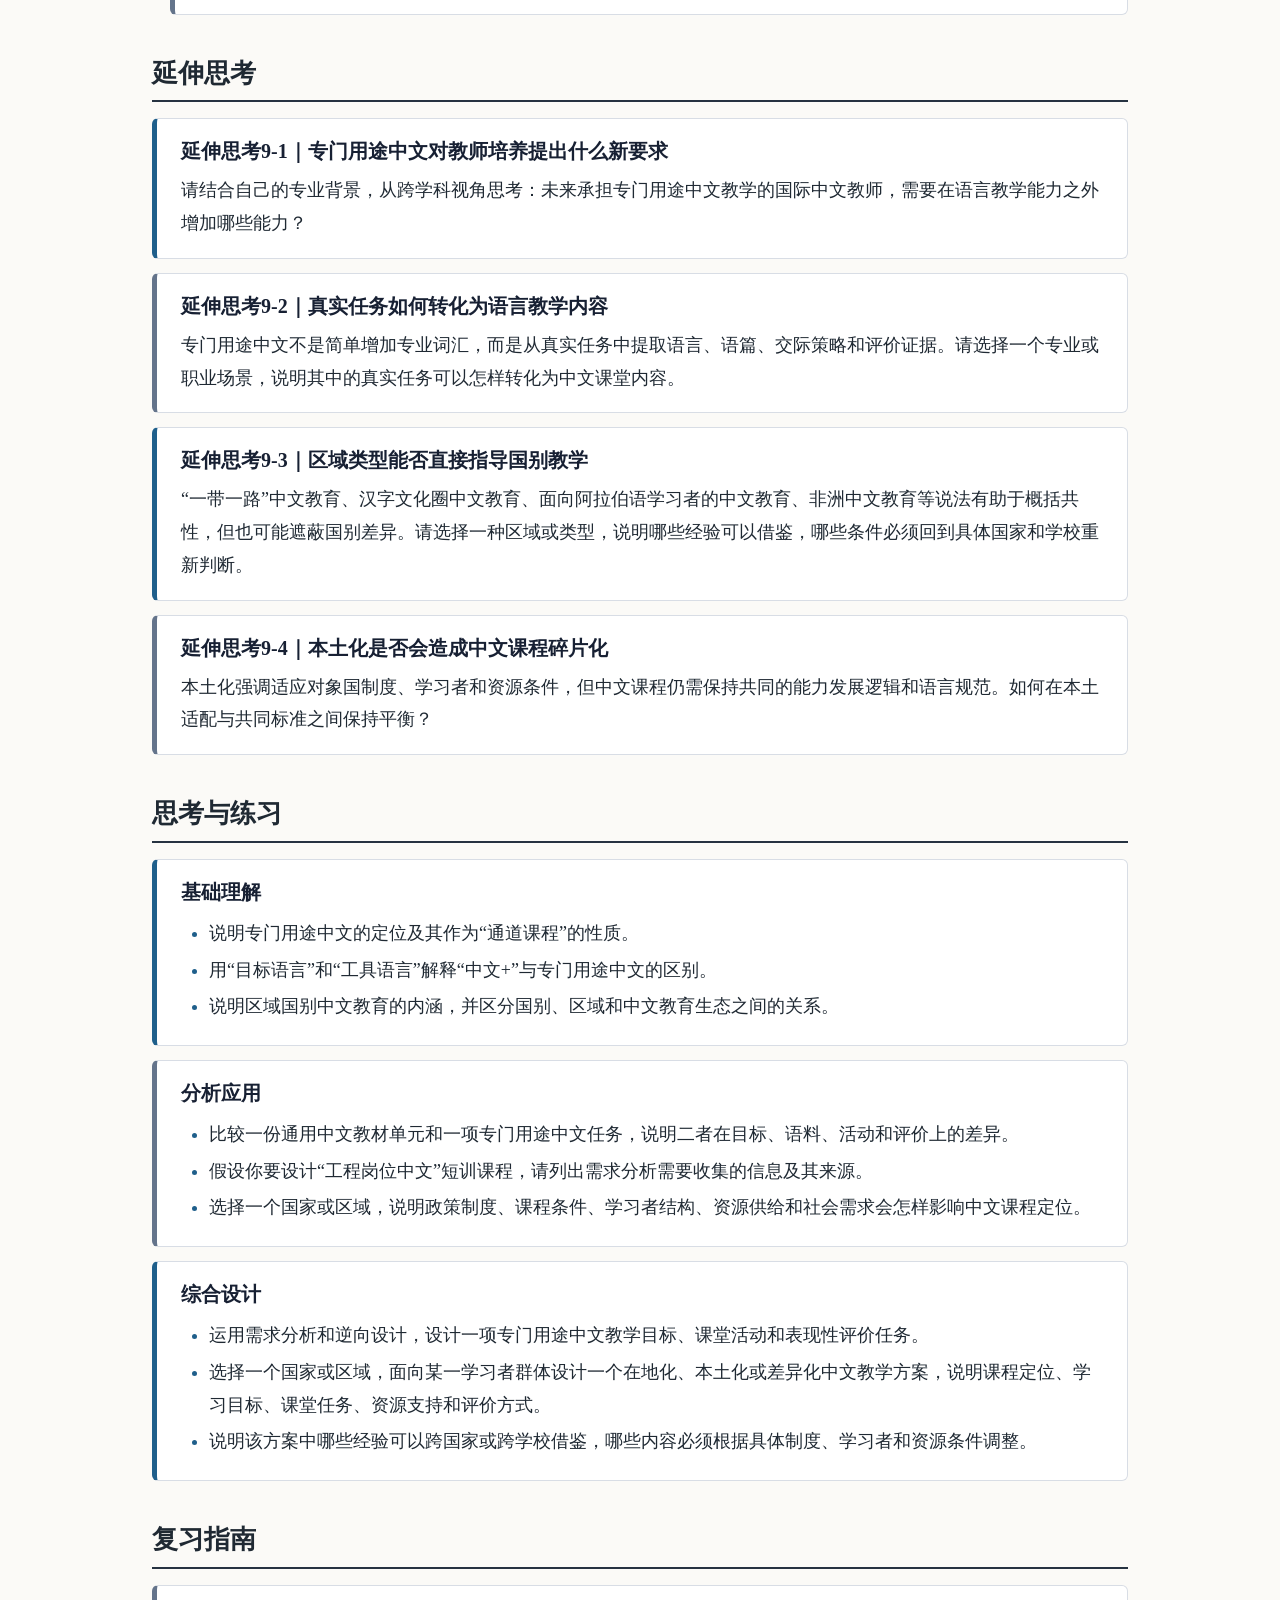
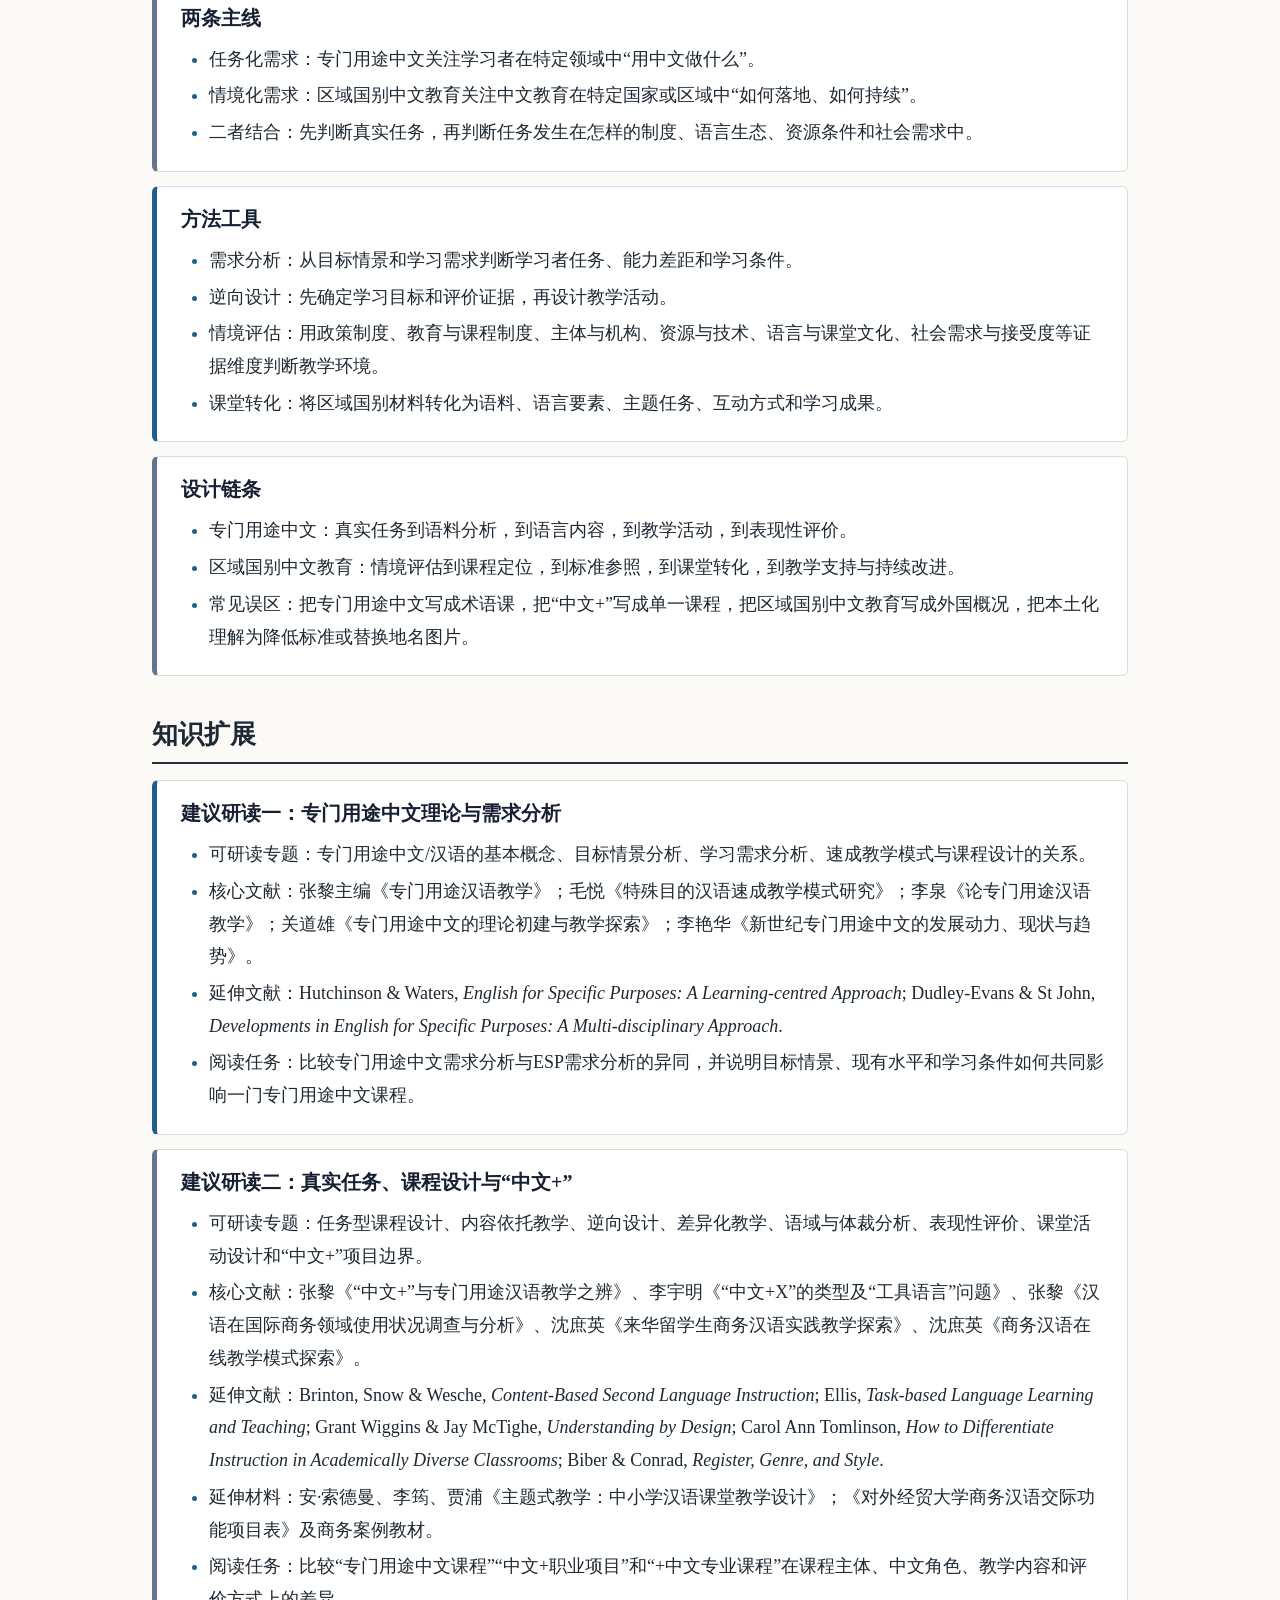
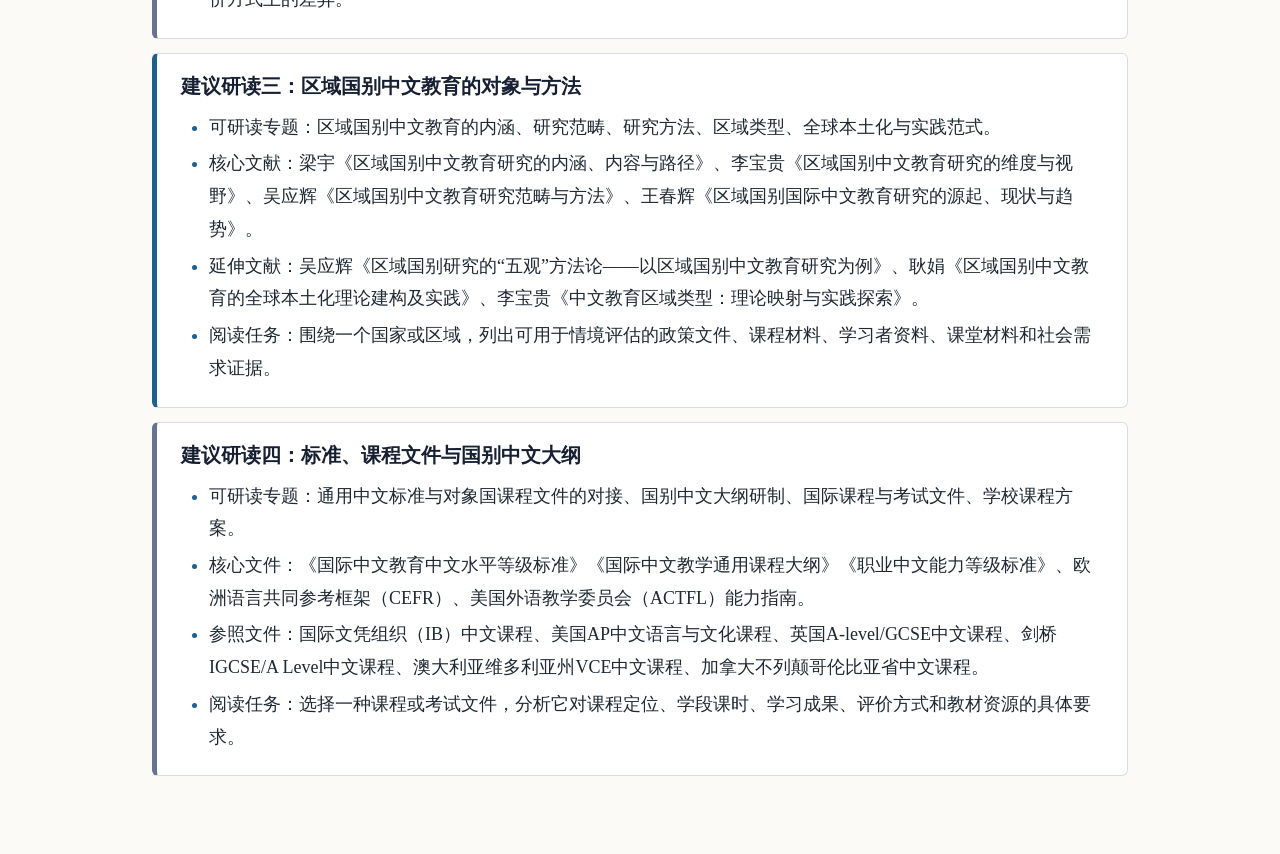
==== commit f0619e50: "Update chapter 9 QR resource page" ====
--- a/index.html
+++ b/index.html
@@ -160,73 +160,73 @@
 <main>
 <h2 id="activities">课堂活动</h2>
 <section class="card">
-<h3>课堂活动9-1｜专门用途中文场景判断</h3><p>下列场景哪些属于专门用途中文？若是，属于学术用途中文还是行业用途中文？</p>
-<ol><li>泰国大学为旅游管理专业开设的“酒店前台中文”</li><li>美国大学面向所有专业的“中级汉语精读”必修课</li><li>华为海外分公司为本地员工开设的“会议纪要写作”培训</li><li>孔子学院面向当地公众的“中国书法与诗词赏析”课</li><li>来华医学留学生的“临床问诊中文”</li></ol>
-</section>
-<section class="card">
-<h3>课堂活动9-2｜你是校长怎么决策</h3><p>职业院校准备开设“中文+新能源汽车维修”方向。请用“目标语言/工具语言”概念，回答这是开一门中文课，还是把维修专业课用中文来上。</p>
-<ol><li>写一段不超过200字的回复。</li></ol>
-</section>
-<section class="card">
-<h3>课堂活动9-3｜两封邀请函的语域剖析</h3><p>对比社交邀请与商务邀请，从语域、体裁、任务三个层次填写分析表。</p>
-<ol><li>文本A：小丽，周六我生日，来我家吃饭吧！下午5点开始，在阳光花园3栋602。不用带东西，人来了就行！</li><li>文本B：尊敬的李经理：兹定于2026年6月15日（星期一）上午9:00，在上海国际会议中心三楼举办“2026中泰经贸合作论坛”。诚邀贵公司派员莅临。请于6月10日前将参会回执发送至指定邮箱。联系人：王秘书。顺颂商祺！</li><li>分析维度：称呼语、时间表达、结尾套语、开头方式、信息组织顺序、交际目的、回应要求。</li></ol>
-</section>
-<section class="card">
-<h3>课堂活动9-4｜为小王做需求分析</h3><p>小王，24岁，泰国人，中文水平三级，刚入职一家驻泰中资电商公司。他每天需要和中国同事通过微信文字和语音沟通订单，每周参加一次线上中文会议汇报工作进度，偶尔要做产品说明的中泰文翻译。他最怕写汉字，但很喜欢听中文播客。</p>
-<ol><li>请用目标情景分析、现有情况分析、学习情况分析框架为小王做需求分析，并区分他的“必需”“欠缺”“想要”。</li></ol>
-</section>
-<section class="card">
-<h3>课堂活动9-5｜逆向设计实作</h3><p>以课堂活动9-3中的“商务邀请函”任务为目标，完成逆向设计。</p>
-<ol><li>写出一个可评价的学习目标。</li><li>设计一项表现性测评任务。</li><li>列出3—4个关键教学活动。</li></ol>
-</section>
-<section class="card">
-<h3>课堂活动9-6｜四种情境选模式</h3><p>请为以下情境选择最合适的课程模式并说明理由。</p>
-<ol><li>泰国职校酒店管理大二学生，有实习协议。</li><li>华为哈萨克斯坦分公司在职工人，3个月后要和中国工程师口头协作。</li><li>中国高校来华国际贸易研究生，有语言教师与专业教师共同授课。</li><li>新西兰大学选修课学生，对中国商业文化感兴趣但无真实职场任务。</li></ol>
-</section>
-<section class="card">
-<h3>课堂活动9-7｜本土化支持方案设计</h3><p>你要教“酒店前台办理入住”一课，班上有三组学生：A组为华裔，潮州话好但不会读写；B组为零起点，动机是“酒店行业要求会中文”；C组已达中文水平三级，准备赴华学习。</p>
-<ol><li>请从课程目标、材料资源、课堂组织和评价证据四个方面，为这节课设计本土化支持方案。</li></ol>
-</section>
-<section class="card">
-<h3>课堂活动9-8｜三方协作方案设计</h3><p>假设你要为某中资手机制造企业在越南的工厂设计“生产线中文”培训。</p>
-<ol><li>三人一组，分别扮演语言教师、专业教师和车间主管，各自列出课程设计中必须提供的信息，并共同形成一份任务清单。</li></ol>
-</section>
-<section class="card">
-<h3>课堂活动9-9｜区域与国别分析单位辨析</h3><p>请比较“日本大学中文二外课程研究”和“汉字文化圈中文教育比较研究”两个题目。</p>
-<ol><li>分别说明二者的分析单位、可能材料、核心问题。</li><li>判断“汉字文化圈”作为区域分析单位的依据是什么。</li></ol>
-</section>
-<section class="card">
-<h3>课堂活动9-10｜情境评估与本土化任务设计</h3><p>选择一个国家或区域的中文课程，完成“课程身份—学习者需求—师资资源—评价制度—数字条件”五项情境评估。</p>
-<ol><li>查找课程文件、学校信息、课程平台或既有研究。</li><li>判断中文课程的制度位置、学习者需求和资源约束。</li><li>用“能＋动词＋真实任务”的形式写一个目标，并设计一个本土化课堂任务和一项评价证据。</li></ol>
+<h3>课堂活动9-1｜课程类型判断</h3><p>判断下列课程或项目更接近“通用中文”“专门用途中文”还是“中文+”项目，并说明中文在其中是目标语言还是工具语言。</p>
+<ol><li>泰国职业院校酒店管理专业开设“酒店前台中文”。</li><li>某大学面向所有专业学生开设“中级汉语综合课”。</li><li>海外中资企业为本地员工开设“生产线交接班中文”。</li><li>职业院校开设“中文+新能源汽车维修”合作项目。</li><li>来华医学留学生学习“临床问诊中文”。</li></ol>
+</section>
+<section class="card">
+<h3>课堂活动9-2｜需求分析与目标设定</h3><p>小王，24岁，泰国人，中文水平三级，刚入职一家驻泰中资电商公司。他每天需要用中文与中国同事沟通订单，每周参加一次线上会议并汇报进度，偶尔要翻译产品说明。他最担心汉字书写，但愿意利用碎片时间听中文材料。</p>
+<ol><li>从目标情景和学习需求两个方面，列出课程设计需要进一步了解的信息。</li><li>判断小王当前中文能力与岗位任务之间的主要差距，并据此确定课程优先内容。</li><li>写出一条可观察、可评价的课程目标，并说明可以用什么学习成果作为评价证据。</li></ol>
+</section>
+<section class="card">
+<h3>课堂活动9-3｜真实语料提取</h3><p>比较下面两段邀请文本，从语域、体裁和任务三个层次提取可教学的语言内容。</p>
+<ol><li>文本A：小丽，周六我生日，来我家吃饭吧！下午5点开始，在阳光花园3栋602。不用带东西，人来了就行！</li><li>文本B：尊敬的李经理：兹定于2026年6月15日上午9:00，在上海国际会议中心三楼举办“2026中泰经贸合作论坛”。诚邀贵公司派员莅临。请于6月10日前将参会回执发送至指定邮箱。联系人：王秘书。顺颂商祺！</li><li>提取内容包括：称呼语、时间地点表达、信息组织顺序、礼貌格式、回应要求和交际目的。</li></ol>
+</section>
+<section class="card">
+<h3>课堂活动9-4｜逆向设计实践</h3><p>以“酒店前台办理入住”为专门用途中文任务，完成一个小型逆向设计。</p>
+<ol><li>写出一条以“我能”开头的学习目标。</li><li>设计一项表现性评价任务。</li><li>列出3个课堂活动，并说明每个活动对应哪一项语言内容。</li></ol>
+</section>
+<section class="card">
+<h3>课堂活动9-5｜课程模式与协同分工</h3><p>某中资手机制造企业在越南的工厂准备开设“生产线中文”培训。请分别从语言教师、专业教师和车间主管三个角色出发，说明课程设计需要哪些信息。</p>
+<ol><li>列出三类角色各自应提供的信息。</li><li>判断该课程更适合任务型课程、跨课程语言学习还是短期速成模式。</li><li>设计一项岗位任务，并说明评价证据。</li></ol>
+</section>
+<section class="card">
+<h3>课堂活动9-6｜研究问题与分析路径</h3><p>阅读下列教学情境，判断应重点从哪个分析视角切入，并说明还需要收集哪些证据。</p>
+<ol><li>某国计划把中文列入中学选修课，教师需要判断课程能否稳定开设。</li><li>几个阿拉伯语国家中文课程发展速度不同，研究者想解释差异原因。</li><li>某区域多所职业院校同时开设“中文+旅游”和“中文+轨道交通”，需要判断哪些资源可以共享。</li><li>海外华文学校学生中文水平差异较大，学校希望调整课程目标和评价方式。</li></ol>
+</section>
+<section class="card">
+<h3>课堂活动9-7｜中文教学情境评估</h3><p>选择一个国家或地区的中文课程，围绕六类证据维度进行初步评估。</p>
+<ol><li>查找课程制度、学习者结构、师资机构、资源技术、语言文化生态和社会需求等信息。</li><li>判断哪些证据比较可靠，哪些信息还需要访谈、问卷或课堂观察补充。</li><li>用3句话说明这些证据对中文教学目标或课堂实施的影响。</li></ol>
+</section>
+<section class="card">
+<h3>课堂活动9-8｜标准参照与目标设计</h3><p>某国际学校准备开设高中中文课程，但所在国家没有全国统一中文课程大纲。请围绕不同标准和课程文件完成以下分析。</p>
+<ol><li>说明《国际中文教育中文水平等级标准》可为课程目标、语言内容和评价描述提供哪些参照，哪些内容仍需根据学校课时、学习者起点和课程定位重新配置。</li><li>选择一种跨国课程或考试文件，如国际文凭中文课程、大学先修中国语言与文化课程、英国普通教育高级水平证书中文或剑桥国际普通中等教育证书中文，分析其对课程结构、学习成果和评价方式的影响。</li><li>结合学校外语课程方案和校内评价要求，设计一条高中中文课程目标，并说明它如何同时体现中文能力发展和学校课程要求。</li><li>从学生升学目标、家长期待和真实使用场景出发，提出一项教材资源或课堂任务的调整方案。</li></ol>
+</section>
+<section class="card">
+<h3>课堂活动9-9｜区域国别材料课堂转化</h3><p>选取一则与中国、中文教育、华人社区、中外交流、产业合作或公共文化有关的公共文本或媒体材料，将其改写为课堂活动。</p>
+<ol><li>说明材料来源、主题和学习者水平。</li><li>提取可教学的词汇、句式、语篇或语用内容。</li><li>设计一个主题任务、一种互动方式和一种学习成果。</li></ol>
+</section>
+<section class="card">
+<h3>课堂活动9-10｜持续实施方案设计</h3><p>为一个对象国中文课程或职业中文项目设计持续实施方案。</p>
+<ol><li>列出通用教材中可以直接使用、需要改编和需要补充的内容。</li><li>说明本土教师、中方教师、学校、社区、企业或合作机构的分工。</li><li>设计一条“实施、反馈、修订、再实施”的课程改进路径。</li></ol>
 </section>
 <h2 id="reflection">延伸思考</h2>
-<section class="card"><h3>延伸思考9-1｜语体转换的边界</h3><p>专门用途中文教学常常要把真实行业文本改编成适合学习者水平的课堂材料。改编时，哪些内容可以简化，哪些内容不能随意改写？请从“信息完整性、语体功能、行业规范”三个角度说明，并举一个你熟悉的行业文本作为例子。</p></section>
-<section class="card"><h3>延伸思考9-2｜课程名称会怎样影响课程设计</h3><p>同样面对新能源汽车维修场景，如果课程命名为“维修岗位中文”“中文+新能源汽车维修”“新能源汽车维修中文”，课程目标、授课团队、评价方式可能分别发生什么变化？请说明课程名称背后的主位差异，并指出哪种命名最容易造成概念混淆。</p></section>
-<section class="card"><h3>延伸思考9-3｜区域与国别的边界</h3><p>区域国别中文教育中的“区域”不是任意国家组合。请说明东盟国家、中亚国家、汉字文化圈分别可能基于什么联系构成区域分析单位，并指出区域经验进入具体国家时为什么仍需重新验证。</p></section>
-<section class="card"><h3>延伸思考9-4｜本土化是不是降低标准</h3><p>本土化教学为什么不等于降低中文学习标准？请结合通用中文标准、对象国课程标准、教材改编、课堂任务和评价方式说明。</p></section>
+<section class="card"><h3>延伸思考9-1｜专门用途中文对教师培养提出什么新要求</h3><p>请结合自己的专业背景，从跨学科视角思考：未来承担专门用途中文教学的国际中文教师，需要在语言教学能力之外增加哪些能力？</p></section>
+<section class="card"><h3>延伸思考9-2｜真实任务如何转化为语言教学内容</h3><p>专门用途中文不是简单增加专业词汇，而是从真实任务中提取语言、语篇、交际策略和评价证据。请选择一个专业或职业场景，说明其中的真实任务可以怎样转化为中文课堂内容。</p></section>
+<section class="card"><h3>延伸思考9-3｜区域类型能否直接指导国别教学</h3><p>“一带一路”中文教育、汉字文化圈中文教育、面向阿拉伯语学习者的中文教育、非洲中文教育等说法有助于概括共性，但也可能遮蔽国别差异。请选择一种区域或类型，说明哪些经验可以借鉴，哪些条件必须回到具体国家和学校重新判断。</p></section>
+<section class="card"><h3>延伸思考9-4｜本土化是否会造成中文课程碎片化</h3><p>本土化强调适应对象国制度、学习者和资源条件，但中文课程仍需保持共同的能力发展逻辑和语言规范。如何在本土适配与共同标准之间保持平衡？</p></section>
 <h2 id="practice">思考与练习</h2>
 <section class="card">
-<h3>基础理解</h3><ul><li>判断下列课程是否属于专门用途中文，并说明理由：来华医学留学生的“临床问诊中文”；面向所有专业学生的“中级汉语精读”；海外中资企业员工的“会议纪要写作”培训。</li><li>用“目标语言”和“工具语言”解释“中文+”与专门用途中文的区别。</li><li>说明区域国别中文教育为什么不能等同于外国国情介绍。</li></ul></section>
-<section class="card">
-<h3>分析应用</h3><ul><li>选取一份真实或模拟的商务邀请函，从语域、体裁、任务三个层次分析它与朋友间社交邀请的差异。</li><li>假设你要为哈萨克斯坦某中资工程项目设计“工程岗位中文”短训课程，请列出目标情景分析、现有情况分析、学习情况分析分别需要收集哪些信息、向谁收集。</li><li>选择“华文教育、中文作为外语、职业中文、学术中文”中的一种，说明它在不同国家中可能受到哪些制度和资源条件影响。</li></ul></section>
-<section class="card">
-<h3>综合设计</h3><ul><li>以“酒店前台办理入住”为任务，写出一个可评价的学习目标，并设计一项表现性测评。</li><li>为泰国职业院校“中文+旅游服务”课程选择合适的课程模式，并说明是否需要引入内容依托式或速成模式。</li><li>选择一个对象国中文课程，写出一项目标、一项课堂任务、一种评价方式、一条本土化调整依据和一项后续修订证据。</li></ul></section>
+<h3>基础理解</h3><ul><li>说明专门用途中文的定位及其作为“通道课程”的性质。</li><li>用“目标语言”和“工具语言”解释“中文+”与专门用途中文的区别。</li><li>说明区域国别中文教育的内涵，并区分国别、区域和中文教育生态之间的关系。</li></ul></section>
+<section class="card">
+<h3>分析应用</h3><ul><li>比较一份通用中文教材单元和一项专门用途中文任务，说明二者在目标、语料、活动和评价上的差异。</li><li>假设你要设计“工程岗位中文”短训课程，请列出需求分析需要收集的信息及其来源。</li><li>选择一个国家或区域，说明政策制度、课程条件、学习者结构、资源供给和社会需求会怎样影响中文课程定位。</li></ul></section>
+<section class="card">
+<h3>综合设计</h3><ul><li>运用需求分析和逆向设计，设计一项专门用途中文教学目标、课堂活动和表现性评价任务。</li><li>选择一个国家或区域，面向某一学习者群体设计一个在地化、本土化或差异化中文教学方案，说明课程定位、学习目标、课堂任务、资源支持和评价方式。</li><li>说明该方案中哪些经验可以跨国家或跨学校借鉴，哪些内容必须根据具体制度、学习者和资源条件调整。</li></ul></section>
 <h2 id="review">复习指南</h2>
 <section class="card">
-<h3>核心概念</h3><ul><li>专门用途中文：面向特定学术、职业或行业任务的中文课程设计取向。</li><li>“中文+”：中文教育与专业、技能、职业教育融合的宏观教育模式。</li><li>国别：以具体国家为单位分析中文教育的制度位置、学习者结构和资源条件。</li><li>区域：以具有地理、语别、文化、经济合作或国际组织联系的跨国范围为分析单位。</li></ul></section>
-<section class="card">
-<h3>方法工具</h3><ul><li>领域语言分析：从语域、体裁和任务三个层次判断“教什么”。</li><li>需求分析：从目标情景、现有情况和学习条件判断“为谁教、教到什么程度”。</li><li>情境评估：从课程身份、学习者情况、资源条件、评价制度和比较经验判断“怎样本土化”。</li><li>表现性评价：通过真实或仿真的任务表现判断学习者是否达到目标。</li></ul></section>
-<section class="card">
-<h3>设计链条</h3><ul><li>专门用途中文：真实任务 → 语言内容 → 教学活动 → 表现性评价。</li><li>区域国别中文教育：国家/区域情境 → 情境评估 → 本土化目标、内容与活动 → 教材、教师、数字资源与评价 → 大纲动态修订。</li><li>二者结合：先判断学习者要完成什么任务，再判断任务发生在怎样的国家、制度、语言生态和资源条件中。</li></ul></section>
+<h3>两条主线</h3><ul><li>任务化需求：专门用途中文关注学习者在特定领域中“用中文做什么”。</li><li>情境化需求：区域国别中文教育关注中文教育在特定国家或区域中“如何落地、如何持续”。</li><li>二者结合：先判断真实任务，再判断任务发生在怎样的制度、语言生态、资源条件和社会需求中。</li></ul></section>
+<section class="card">
+<h3>方法工具</h3><ul><li>需求分析：从目标情景和学习需求判断学习者任务、能力差距和学习条件。</li><li>逆向设计：先确定学习目标和评价证据，再设计教学活动。</li><li>情境评估：用政策制度、教育与课程制度、主体与机构、资源与技术、语言与课堂文化、社会需求与接受度等证据维度判断教学环境。</li><li>课堂转化：将区域国别材料转化为语料、语言要素、主题任务、互动方式和学习成果。</li></ul></section>
+<section class="card">
+<h3>设计链条</h3><ul><li>专门用途中文：真实任务到语料分析，到语言内容，到教学活动，到表现性评价。</li><li>区域国别中文教育：情境评估到课程定位，到标准参照，到课堂转化，到教学支持与持续改进。</li><li>常见误区：把专门用途中文写成术语课，把“中文+”写成单一课程，把区域国别中文教育写成外国概况，把本土化理解为降低标准或替换地名图片。</li></ul></section>
 <h2 id="extension">知识扩展</h2>
 <section class="card">
-<h3>专题一：专门用途中文的概念与课程设计</h3><ul><li>代表材料：专门用途中文、专门用途汉语和“中文+”相关研究。</li><li>阅读重点：专门用途中文如何从学习者真实任务出发，重新组织目标、内容、方法和评价。</li><li>参考文献线索：张黎（2016，2025）关于专门用途汉语和“中文+”辨析的研究；李宇明、李艳华（2024）关于“中文+X”和工具语言的研究；Hutchinson 与 Waters 关于专门用途英语的经典研究。</li><li>延伸问题：一门“商务中文”课程和一个“中文+商务”项目，在课程主体、中文角色和评价方式上有什么不同？</li></ul></section>
-<section class="card">
-<h3>专题二：区域国别中文教育的对象与方法</h3><ul><li>代表材料：区域国别中文教育研究的内涵、范畴、方法、维度和区域类型研究。</li><li>阅读重点：国别与区域如何构成分析单位，中文教育内部系统与对象国外部环境如何相互作用，如何通过对象国语言材料、田野观察、访谈问卷、课堂资料和统计数据形成判断。</li><li>参考文献线索：梁宇（2022）关于区域国别中文教育研究内涵、内容与路径的研究；王辉、史官圣（2022）关于区域国别研究视角下国际中文教育范式的研究；吴应辉（2025）关于区域国别中文教育研究范畴与方法的研究；李宝贵（2025）关于区域类型和研究维度的研究。</li><li>延伸问题：如果以“汉字文化圈中文教育”为题，研究者应收集哪些国别材料，才能避免把区域研究写成泛泛而谈？</li></ul></section>
-<section class="card">
-<h3>专题三：标准、框架与本土化课程文件</h3><ul><li>代表材料：中文能力标准、职业中文能力标准、对象国外语课程标准、考试说明、学校课程文件和本土教材资源。</li><li>阅读重点：通用标准如何转化为对象国学段、课时、内容序列、师资协同、数字资源和评价方式。</li><li>参考文献线索：《国际中文教育中文水平等级标准》（2021）、《职业中文能力等级标准》（2023）；李宝贵、田硕（2026）关于国别中文教育“精准化契合”的研究；耿娟（2025）关于区域国别中文教育全球本土化的研究；孙宜学（2026）关于区域国别化发展关键问题的研究。</li><li>延伸问题：为什么《国际中文教育中文水平等级标准》可以作为参照，却不能直接替代某一国家的中文课程大纲？</li></ul></section>
-<section class="card">
-<h3>专题四：本土化支持系统与动态修订</h3><ul><li>代表材料：师资协同、多方生态、数智资源、国别中文大纲和课程反馈机制相关研究。</li><li>阅读重点：本土化教学不只发生在课堂内部，还需要教材、教师、数字资源、学校制度、企业或社区场景和评价反馈共同支持。</li><li>参考文献线索：余江、行玉华（2023）关于区域国别课程群与教师能力的研究；刘伟乾（2026）关于国际中文教育与区域国别学协同育人的研究；孙宜学（2026）关于师资协同、多方生态和数智资源的研究。</li><li>延伸问题：一个国别中文大纲为什么需要动态修订？请说明哪些课堂证据、学习者反馈和外部条件变化可以触发修订。</li></ul></section>
+<h3>建议研读一：专门用途中文理论与需求分析</h3><ul><li>可研读专题：专门用途中文/汉语的基本概念、目标情景分析、学习需求分析、速成教学模式与课程设计的关系。</li><li>核心文献：张黎主编《专门用途汉语教学》；毛悦《特殊目的汉语速成教学模式研究》；李泉《论专门用途汉语教学》；关道雄《专门用途中文的理论初建与教学探索》；李艳华《新世纪专门用途中文的发展动力、现状与趋势》。</li><li>延伸文献：Hutchinson & Waters, <em>English for Specific Purposes: A Learning-centred Approach</em>; Dudley-Evans & St John, <em>Developments in English for Specific Purposes: A Multi-disciplinary Approach</em>.</li><li>阅读任务：比较专门用途中文需求分析与ESP需求分析的异同，并说明目标情景、现有水平和学习条件如何共同影响一门专门用途中文课程。</li></ul></section>
+<section class="card">
+<h3>建议研读二：真实任务、课程设计与“中文+”</h3><ul><li>可研读专题：任务型课程设计、内容依托教学、逆向设计、差异化教学、语域与体裁分析、表现性评价、课堂活动设计和“中文+”项目边界。</li><li>核心文献：张黎《“中文+”与专门用途汉语教学之辨》、李宇明《“中文+X”的类型及“工具语言”问题》、张黎《汉语在国际商务领域使用状况调查与分析》、沈庶英《来华留学生商务汉语实践教学探索》、沈庶英《商务汉语在线教学模式探索》。</li><li>延伸文献：Brinton, Snow & Wesche, <em>Content-Based Second Language Instruction</em>; Ellis, <em>Task-based Language Learning and Teaching</em>; Grant Wiggins & Jay McTighe, <em>Understanding by Design</em>; Carol Ann Tomlinson, <em>How to Differentiate Instruction in Academically Diverse Classrooms</em>; Biber & Conrad, <em>Register, Genre, and Style</em>.</li><li>延伸材料：安·索德曼、李筠、贾浦《主题式教学：中小学汉语课堂教学设计》；《对外经贸大学商务汉语交际功能项目表》及商务案例教材。</li><li>阅读任务：比较“专门用途中文课程”“中文+职业项目”和“+中文专业课程”在课程主体、中文角色、教学内容和评价方式上的差异。</li></ul></section>
+<section class="card">
+<h3>建议研读三：区域国别中文教育的对象与方法</h3><ul><li>可研读专题：区域国别中文教育的内涵、研究范畴、研究方法、区域类型、全球本土化与实践范式。</li><li>核心文献：梁宇《区域国别中文教育研究的内涵、内容与路径》、李宝贵《区域国别中文教育研究的维度与视野》、吴应辉《区域国别中文教育研究范畴与方法》、王春辉《区域国别国际中文教育研究的源起、现状与趋势》。</li><li>延伸文献：吴应辉《区域国别研究的“五观”方法论——以区域国别中文教育研究为例》、耿娟《区域国别中文教育的全球本土化理论建构及实践》、李宝贵《中文教育区域类型：理论映射与实践探索》。</li><li>阅读任务：围绕一个国家或区域，列出可用于情境评估的政策文件、课程材料、学习者资料、课堂材料和社会需求证据。</li></ul></section>
+<section class="card">
+<h3>建议研读四：标准、课程文件与国别中文大纲</h3><ul><li>可研读专题：通用中文标准与对象国课程文件的对接、国别中文大纲研制、国际课程与考试文件、学校课程方案。</li><li>核心文件：《国际中文教育中文水平等级标准》《国际中文教学通用课程大纲》《职业中文能力等级标准》、欧洲语言共同参考框架（CEFR）、美国外语教学委员会（ACTFL）能力指南。</li><li>参照文件：国际文凭组织（IB）中文课程、美国AP中文语言与文化课程、英国A-level/GCSE中文课程、剑桥IGCSE/A Level中文课程、澳大利亚维多利亚州VCE中文课程、加拿大不列颠哥伦比亚省中文课程。</li><li>阅读任务：选择一种课程或考试文件，分析它对课程定位、学段课时、学习成果、评价方式和教材资源的具体要求。</li></ul></section>
 </main>
 </body>
 </html>
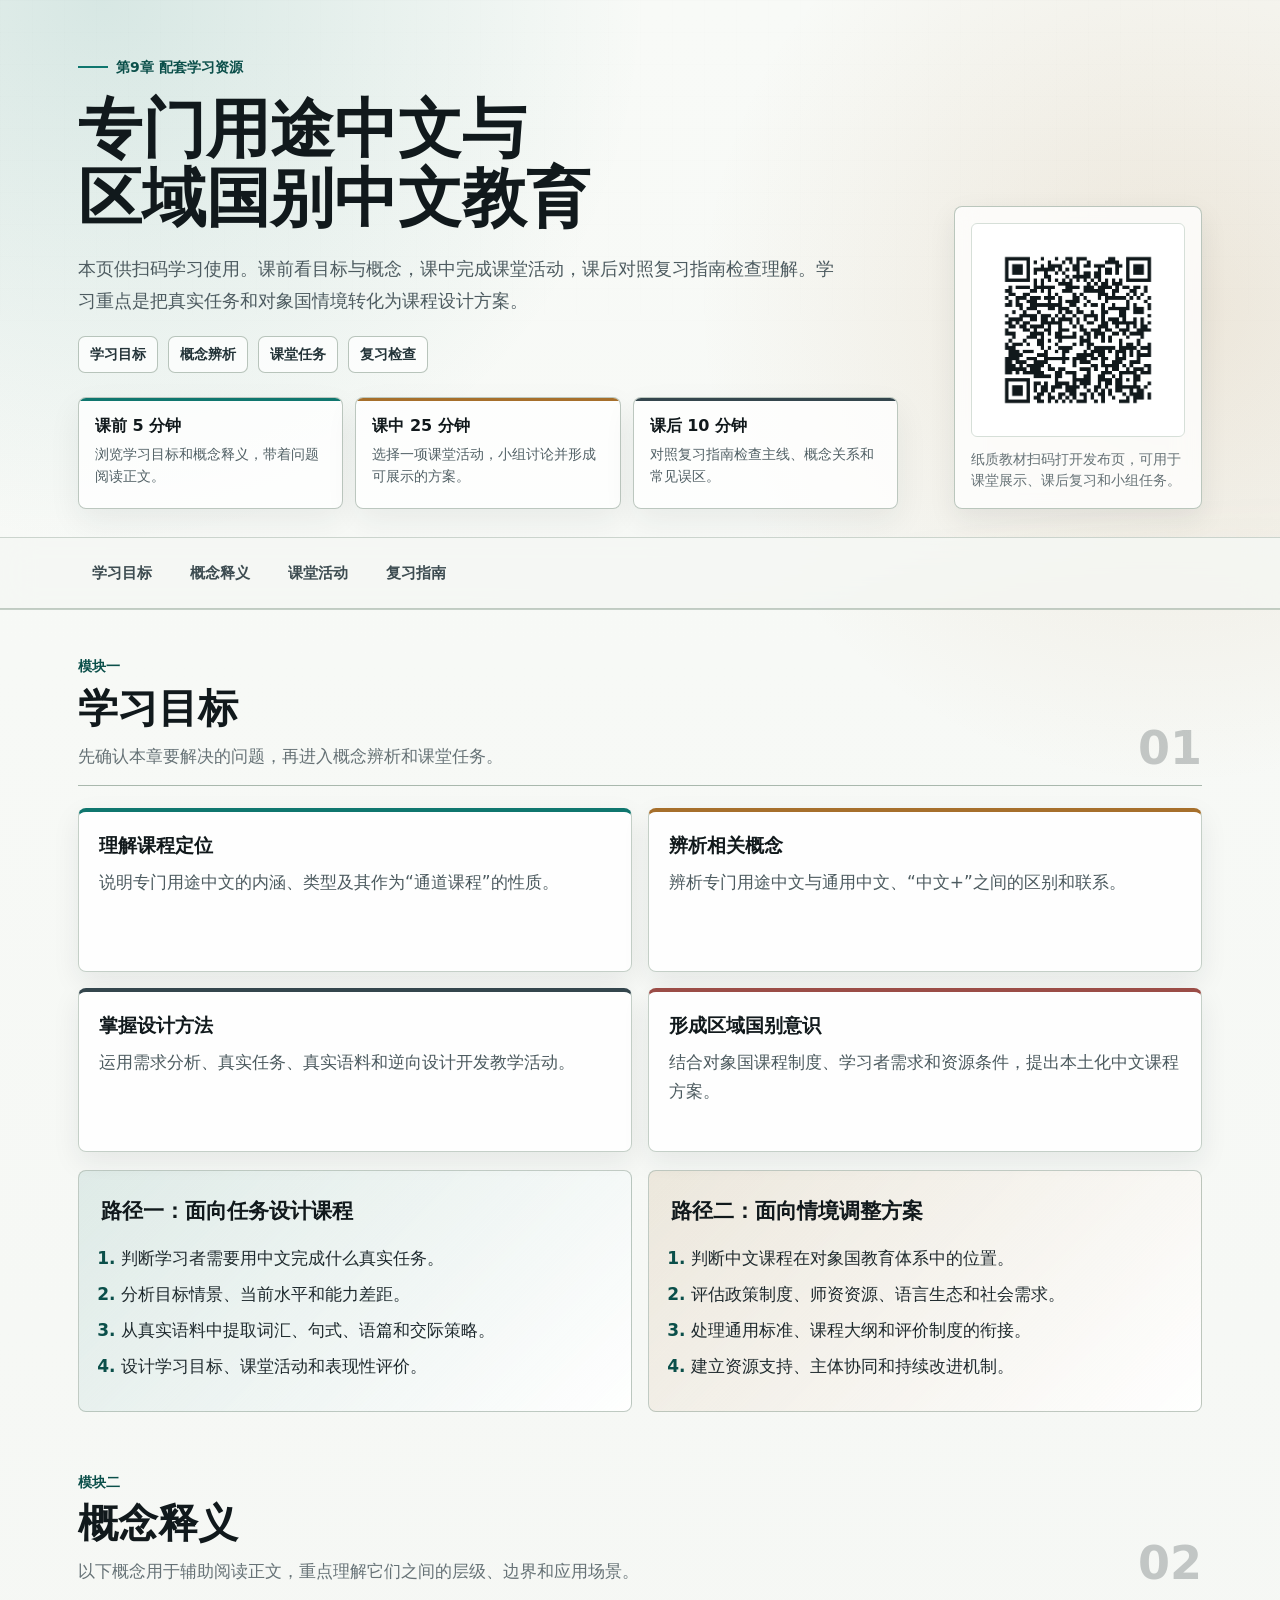
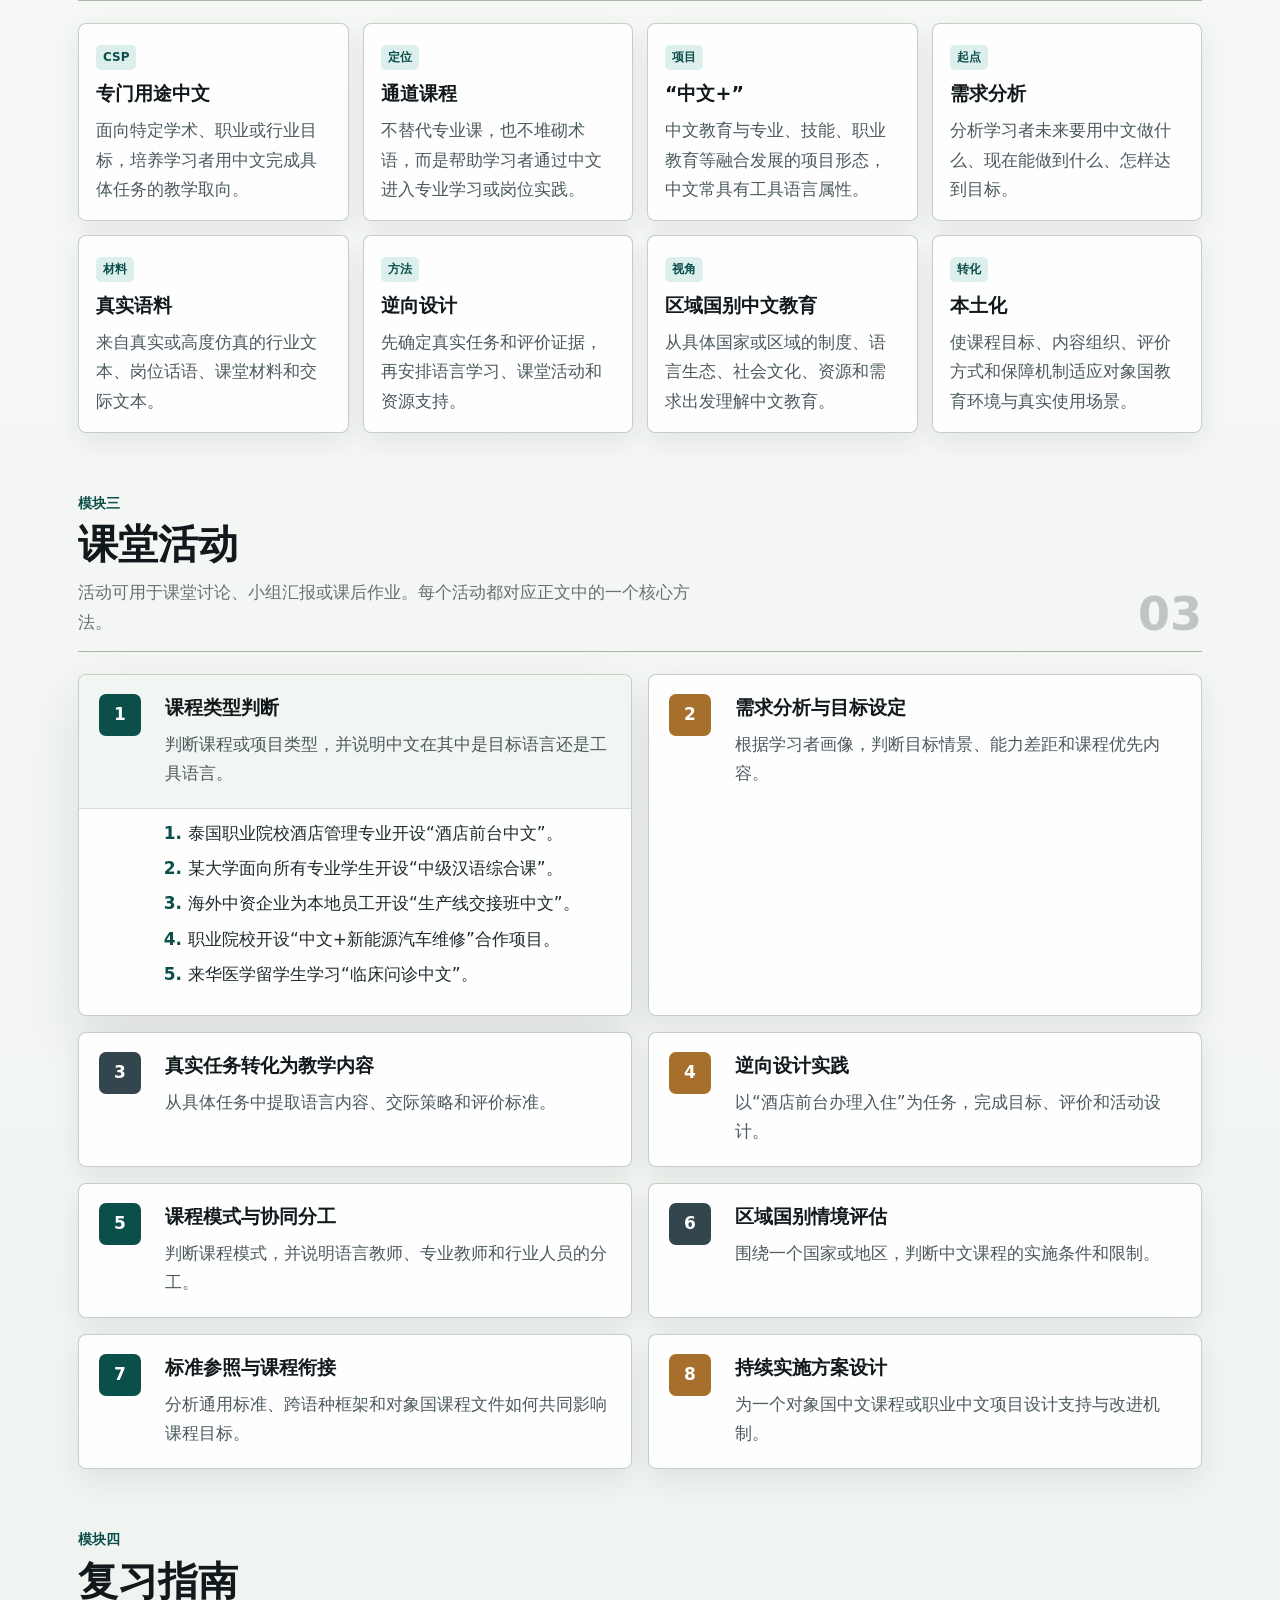
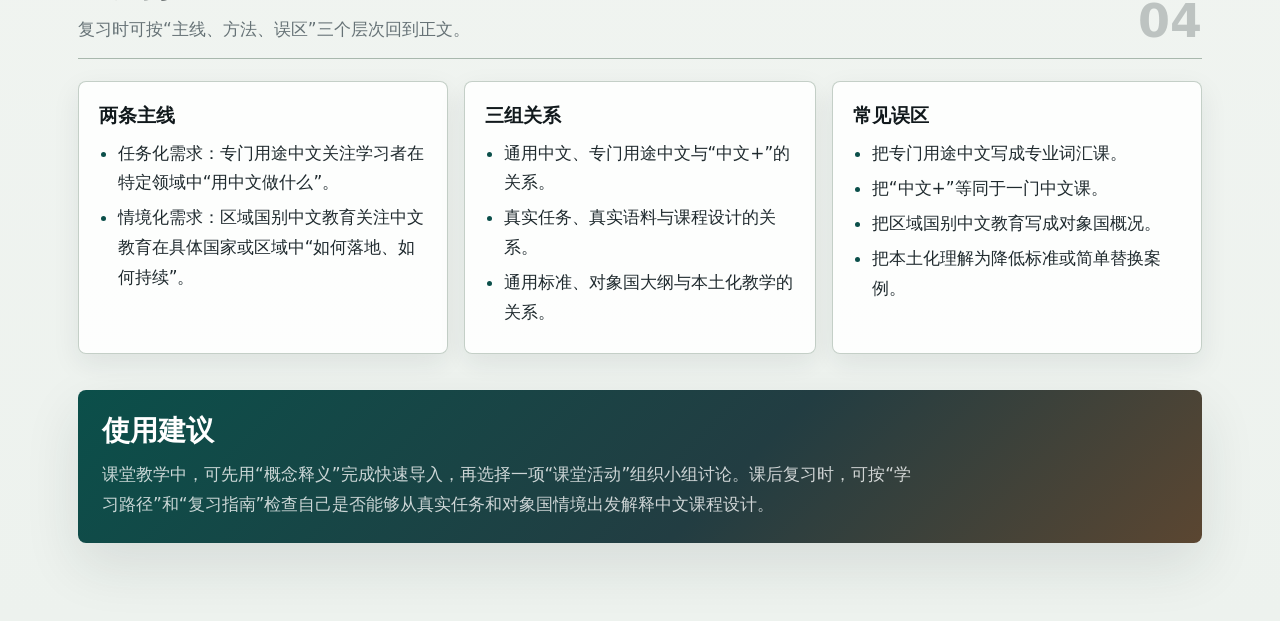
==== commit 9a2736f1: "Update chapter 9 QR resource page" ====
--- a/index.html
+++ b/index.html
@@ -3,230 +3,887 @@
 <head>
 <meta charset="utf-8">
 <meta name="viewport" content="width=device-width, initial-scale=1">
-<title>第9章 二维码资源包</title>
+<meta name="description" content="第9章专门用途中文与区域国别中文教育配套学习资源">
+<title>第9章配套学习资源｜专门用途中文与区域国别中文教育</title>
 <style>
 :root{
-  --paper:#fbfaf7;
-  --surface:#ffffff;
-  --ink:#1f2933;
-  --muted:#687385;
-  --line:#d8dde5;
-  --soft:#f1f4f7;
-  --accent:#1f5f8b;
-  --accent-weak:#e8f1f8;
-  --max:1040px;
+  --page:#f5f7f4;
+  --paper:#ffffff;
+  --paper-soft:#eef3ee;
+  --ink:#1f2a2e;
+  --ink-strong:#11191c;
+  --muted:#667276;
+  --line:#d6dfd8;
+  --line-strong:#a9b8ad;
+  --teal:#0f766e;
+  --teal-deep:#0b4f4a;
+  --teal-soft:#dcefed;
+  --gold:#a66f2b;
+  --gold-soft:#f4eadc;
+  --rose:#9b4d47;
+  --slate:#34464d;
+  --shadow:0 22px 55px rgba(31,42,46,.11);
+  --shadow-soft:0 10px 28px rgba(31,42,46,.08);
+  --max:1180px;
 }
 *{box-sizing:border-box}
 html{scroll-behavior:smooth}
+html,
+body{
+  max-width:100%;
+  overflow-x:hidden;
+}
 body{
   margin:0;
   color:var(--ink);
-  background:var(--paper);
-  font-family:"Noto Serif CJK SC","Source Han Serif SC","Songti SC","SimSun",serif;
-  font-size:18px;
-  line-height:1.82;
+  background:
+    radial-gradient(circle at 8% 0%, rgba(15,118,110,.14), transparent 34rem),
+    radial-gradient(circle at 92% 8%, rgba(166,111,43,.14), transparent 30rem),
+    linear-gradient(180deg,#f8faf7 0%,var(--page) 52%,#edf2ee 100%);
+  font-family:system-ui,-apple-system,BlinkMacSystemFont,"Segoe UI","Noto Sans CJK SC","Microsoft YaHei",sans-serif;
+  font-size:17px;
+  line-height:1.75;
   letter-spacing:0;
 }
+p,li,h1,h2,h3{
+  overflow-wrap:anywhere;
+  word-break:break-word;
+}
+body::before{
+  content:"";
+  position:fixed;
+  inset:0;
+  pointer-events:none;
+  opacity:.28;
+  background-image:
+    linear-gradient(rgba(31,42,46,.035) 1px, transparent 1px),
+    linear-gradient(90deg, rgba(31,42,46,.03) 1px, transparent 1px);
+  background-size:32px 32px;
+  mask-image:linear-gradient(180deg, rgba(0,0,0,.85), transparent 72%);
+}
 a{color:inherit;text-decoration:none}
+.skip-link{
+  position:absolute;
+  left:18px;
+  top:-48px;
+  z-index:5;
+  padding:9px 13px;
+  color:#fff;
+  background:var(--teal-deep);
+  border-radius:6px;
+  transition:top .2s ease;
+}
+.skip-link:focus{top:14px}
 .page-header{
-  background:linear-gradient(180deg,#eef4f8 0%,#fbfaf7 100%);
-  border-bottom:1px solid var(--line);
+  position:relative;
+  overflow:hidden;
+  border-bottom:1px solid rgba(169,184,173,.65);
+}
+.page-header::after{
+  content:"";
+  position:absolute;
+  inset:auto -12% -42% 38%;
+  height:260px;
+  background:linear-gradient(90deg,rgba(15,118,110,.2),rgba(166,111,43,.16),transparent);
+  filter:blur(38px);
+  transform:rotate(-8deg);
+  pointer-events:none;
 }
 .header-inner{
+  position:relative;
+  z-index:1;
   max-width:var(--max);
   margin:0 auto;
-  padding:42px 32px 30px;
-}
-.kicker{
-  margin:0 0 10px;
-  color:var(--accent);
-  font-family:"Noto Sans CJK SC","Microsoft YaHei",sans-serif;
+  padding:48px 28px 28px;
+}
+.hero{
+  display:grid;
+  grid-template-columns:minmax(0,1fr) 260px;
+  gap:34px;
+  align-items:end;
+}
+.hero > *{
+  min-width:0;
+}
+.eyebrow{
+  display:inline-flex;
+  align-items:center;
+  gap:8px;
+  margin:0 0 16px;
+  color:var(--teal-deep);
   font-size:14px;
   font-weight:700;
-  letter-spacing:.08em;
+}
+.eyebrow::before{
+  content:"";
+  width:30px;
+  height:2px;
+  background:var(--teal);
 }
 h1{
+  max-width:820px;
   margin:0;
-  font-size:36px;
-  line-height:1.22;
-  font-weight:800;
+  color:var(--ink-strong);
+  font-family:"Noto Serif CJK SC","Source Han Serif SC","Songti SC","SimSun",serif;
+  font-size:clamp(34px,6vw,64px);
+  line-height:1.08;
+  font-weight:900;
+  text-wrap:balance;
+}
+.title-line{
+  white-space:nowrap;
 }
 .meta{
   max-width:760px;
-  margin:14px 0 0;
-  color:var(--muted);
-  font-size:17px;
-}
-nav{
-  max-width:var(--max);
-  margin:0 auto;
-  padding:14px 32px 18px;
+  margin:20px 0 0;
+  color:#4d5b60;
+  font-size:18px;
+  line-height:1.75;
+}
+.hero-strip{
   display:flex;
   flex-wrap:wrap;
   gap:10px;
-  font-family:"Noto Sans CJK SC","Microsoft YaHei",sans-serif;
-  font-size:15px;
-}
-nav a{
+  margin-top:20px;
+}
+.tag{
+  display:inline-flex;
+  align-items:center;
+  min-height:34px;
+  padding:5px 11px;
+  color:#233338;
+  background:rgba(255,255,255,.72);
+  border:1px solid rgba(169,184,173,.82);
+  border-radius:7px;
+  font-size:14px;
+  font-weight:650;
+}
+.study-flow{
+  display:grid;
+  grid-template-columns:repeat(3,minmax(0,1fr));
+  gap:12px;
+  max-width:820px;
+  margin-top:24px;
+}
+.flow-card{
+  position:relative;
+  overflow:hidden;
+  min-height:112px;
+  padding:16px 16px 14px;
+  background:rgba(255,255,255,.76);
+  border:1px solid rgba(169,184,173,.78);
+  border-radius:8px;
+  box-shadow:0 12px 32px rgba(31,42,46,.07);
+}
+.flow-card::before{
+  content:"";
+  position:absolute;
+  top:0;
+  left:0;
+  right:0;
+  height:3px;
+  background:var(--teal);
+}
+.flow-card:nth-child(2)::before{background:var(--gold)}
+.flow-card:nth-child(3)::before{background:var(--slate)}
+.flow-card b{
+  display:block;
+  color:var(--ink-strong);
+  font-size:16px;
+  line-height:1.45;
+}
+.flow-card span{
+  display:block;
+  margin-top:7px;
+  color:#526166;
+  font-size:14px;
+  line-height:1.55;
+}
+.qr-panel{
+  justify-self:end;
+  width:100%;
+  max-width:248px;
+  padding:16px;
+  background:rgba(255,255,255,.76);
+  border:1px solid rgba(169,184,173,.8);
+  border-radius:8px;
+  box-shadow:var(--shadow-soft);
+  backdrop-filter:blur(14px);
+}
+.qr-frame{
+  display:grid;
+  place-items:center;
+  aspect-ratio:1;
+  padding:12px;
+  background:#fff;
   border:1px solid var(--line);
-  background:rgba(255,255,255,.72);
-  padding:7px 12px;
-  border-radius:999px;
-  color:#334155;
-}
-main{
+  border-radius:6px;
+}
+.qr-frame img{
+  display:block;
+  width:100%;
+  height:auto;
+}
+.qr-panel p{
+  margin:12px 0 0;
+  color:var(--muted);
+  font-size:14px;
+  line-height:1.55;
+}
+nav{
+  position:sticky;
+  top:0;
+  z-index:3;
+  border-top:1px solid rgba(169,184,173,.55);
+  border-bottom:1px solid rgba(169,184,173,.7);
+  background:rgba(245,247,244,.86);
+  backdrop-filter:blur(16px);
+}
+.nav-inner{
   max-width:var(--max);
   margin:0 auto;
-  padding:34px 32px 64px;
+  padding:13px 28px;
+  display:flex;
+  gap:10px;
+  overflow-x:auto;
+}
+nav a{
+  white-space:nowrap;
+  padding:8px 13px;
+  color:#3d4c51;
+  border:1px solid transparent;
+  border-radius:7px;
+  font-size:15px;
+  font-weight:650;
+  transition:background .2s ease,color .2s ease,border-color .2s ease,transform .2s ease;
+}
+nav a:hover,
+nav a:focus-visible{
+  color:var(--teal-deep);
+  background:#fff;
+  border-color:var(--line);
+  outline:none;
+  transform:translateY(-1px);
+}
+main{
+  position:relative;
+  max-width:var(--max);
+  margin:0 auto;
+  padding:44px 28px 78px;
+}
+.section{
+  margin-top:58px;
+  scroll-margin-top:82px;
+}
+.section:first-child{margin-top:0}
+.section-head{
+  display:grid;
+  grid-template-columns:minmax(0,1fr) auto;
+  gap:24px;
+  align-items:end;
+  margin-bottom:22px;
+  padding-bottom:14px;
+  border-bottom:1px solid var(--line-strong);
+}
+.section-kicker{
+  margin:0 0 6px;
+  color:var(--teal-deep);
+  font-size:14px;
+  font-weight:800;
 }
 h2{
-  margin:42px 0 16px;
-  padding-bottom:10px;
-  border-bottom:2px solid #263241;
-  font-size:26px;
-  line-height:1.3;
+  margin:0;
+  color:var(--ink-strong);
+  font-family:"Noto Serif CJK SC","Source Han Serif SC","Songti SC","SimSun",serif;
+  font-size:clamp(27px,3.6vw,40px);
+  line-height:1.2;
+  font-weight:850;
+  text-wrap:balance;
+}
+.section-note{
+  max-width:620px;
+  margin:9px 0 0;
+  color:var(--muted);
+  line-height:1.72;
+}
+.section-index{
+  color:rgba(31,42,46,.24);
+  font-size:46px;
+  line-height:1;
+  font-weight:850;
+  font-variant-numeric:tabular-nums;
+}
+.grid{
+  display:grid;
+  gap:16px;
+}
+.grid.two{grid-template-columns:repeat(2,minmax(0,1fr))}
+.grid.three{grid-template-columns:repeat(3,minmax(0,1fr))}
+.card,
+.term,
+.activity,
+.review-block{
+  background:rgba(255,255,255,.86);
+  border:1px solid rgba(169,184,173,.68);
+  border-radius:8px;
+  box-shadow:var(--shadow-soft);
+}
+.goal-card{
+  padding:20px 20px 18px;
+  min-height:164px;
+  border-top:4px solid var(--teal);
+}
+.goal-card:nth-child(2){border-top-color:var(--gold)}
+.goal-card:nth-child(3){border-top-color:var(--slate)}
+.goal-card:nth-child(4){border-top-color:var(--rose)}
+.goal-card h3,
+.term h3,
+.activity h3,
+.review-block h3{
+  margin:0;
+  color:var(--ink-strong);
+  font-size:19px;
+  line-height:1.4;
   font-weight:800;
-}
-h2:first-of-type{margin-top:0}
-.card{
+  text-wrap:pretty;
+}
+.goal-card p,
+.term p,
+.activity p,
+.review-block p{
+  margin:9px 0 0;
+  color:#4c5a5f;
+}
+.path-panel{
+  display:grid;
+  grid-template-columns:1fr 1fr;
+  gap:16px;
+  margin-top:18px;
+}
+.path{
   position:relative;
-  margin:14px 0;
-  padding:18px 22px 18px 24px;
-  background:var(--surface);
-  border:1px solid var(--line);
-  border-left:5px solid var(--accent);
-  border-radius:6px;
-}
-.card h3{
-  margin:0 0 8px;
-  color:#172033;
-  font-size:20px;
-  line-height:1.45;
+  overflow:hidden;
+  padding:22px;
+  background:linear-gradient(135deg,rgba(15,118,110,.1),rgba(255,255,255,.92));
+  border:1px solid rgba(169,184,173,.72);
+  border-radius:8px;
+}
+.path:nth-child(2){
+  background:linear-gradient(135deg,rgba(166,111,43,.12),rgba(255,255,255,.92));
+}
+.path h3{
+  margin:0 0 14px;
+  color:var(--ink-strong);
+  font-size:21px;
+}
+.path ol{
+  margin:0;
+  padding-left:1.2em;
+}
+.path li{margin:.38em 0}
+.terms-grid{
+  display:grid;
+  grid-template-columns:repeat(4,minmax(0,1fr));
+  gap:14px;
+}
+.term{
+  padding:17px 17px 15px;
+  min-height:160px;
+}
+.term .label{
+  display:inline-block;
+  margin-bottom:10px;
+  padding:2px 7px;
+  color:var(--teal-deep);
+  background:var(--teal-soft);
+  border-radius:5px;
+  font-size:12px;
   font-weight:800;
 }
-.card p{margin:8px 0 0}
-ol,ul{margin:10px 0 0;padding-left:1.55em}
-li{margin:.22em 0}
-.card li::marker{color:var(--accent);font-weight:700}
-.card:nth-of-type(even){border-left-color:#64748b}
-@media (min-width: 900px){
-  #activities + .card,
-  #activities + .card + .card,
-  #activities + .card + .card + .card,
-  #activities + .card + .card + .card + .card,
-  #activities + .card + .card + .card + .card + .card,
-  #activities + .card + .card + .card + .card + .card + .card,
-  #activities + .card + .card + .card + .card + .card + .card + .card,
-  #activities + .card + .card + .card + .card + .card + .card + .card + .card,
-  #activities + .card + .card + .card + .card + .card + .card + .card + .card + .card,
-  #activities + .card + .card + .card + .card + .card + .card + .card + .card + .card + .card{
-    margin-left:18px;
+.activity{
+  padding:0;
+  overflow:hidden;
+}
+.activity summary{
+  cursor:pointer;
+  list-style:none;
+  display:grid;
+  grid-template-columns:52px minmax(0,1fr);
+  gap:14px;
+  align-items:start;
+  padding:19px 20px;
+}
+.activity summary::-webkit-details-marker{display:none}
+.activity summary:focus-visible{
+  outline:3px solid rgba(15,118,110,.24);
+  outline-offset:-4px;
+}
+.activity .num{
+  display:grid;
+  place-items:center;
+  width:42px;
+  height:42px;
+  color:#fff;
+  background:var(--teal-deep);
+  border-radius:7px;
+  font-weight:850;
+  font-variant-numeric:tabular-nums;
+}
+.activity:nth-of-type(2n) .num{background:var(--gold)}
+.activity:nth-of-type(3n) .num{background:var(--slate)}
+.activity .content{
+  padding:0 20px 20px 86px;
+}
+.activity[open]{
+  box-shadow:var(--shadow);
+}
+.activity[open] summary{
+  border-bottom:1px solid var(--line);
+  background:rgba(238,243,238,.72);
+}
+ol,ul{margin:10px 0 0;padding-left:1.35em}
+li{margin:.32em 0}
+li::marker{color:var(--teal-deep);font-weight:800}
+.review-grid{
+  display:grid;
+  grid-template-columns:1.05fr 1fr 1.05fr;
+  gap:16px;
+}
+.review-block{
+  padding:20px;
+}
+.review-block ul{
+  padding-left:1.1em;
+}
+.closing-panel{
+  margin-top:36px;
+  padding:24px;
+  color:#f8fbf9;
+  background:linear-gradient(135deg,var(--teal-deep),#223d42 58%,#5b4631);
+  border-radius:8px;
+  box-shadow:var(--shadow);
+}
+.closing-panel h2{
+  color:#fff;
+  font-size:28px;
+}
+.closing-panel p{
+  max-width:820px;
+  margin:12px 0 0;
+  color:rgba(255,255,255,.78);
+}
+@media (max-width: 980px){
+  .hero{grid-template-columns:1fr}
+  .qr-panel{justify-self:start}
+  .study-flow{grid-template-columns:1fr}
+  .grid.three,
+  .terms-grid,
+  .review-grid{grid-template-columns:repeat(2,minmax(0,1fr))}
+  .path-panel{grid-template-columns:1fr}
+}
+@media (max-width: 700px){
+  body{font-size:16px;line-height:1.7}
+  .header-inner,
+  .nav-inner,
+  main{
+    width:100%;
+    max-width:390px;
+    margin-left:0;
+    margin-right:0;
   }
-}
-@media (max-width: 720px){
-  body{font-size:17px;line-height:1.75}
-  .header-inner{padding:30px 20px 22px}
-  h1{font-size:29px}
-  nav{padding:12px 20px 16px}
-  main{padding:26px 20px 48px}
-  h2{font-size:23px;margin-top:34px}
-  .card{padding:16px 16px 16px 18px}
-  .card h3{font-size:19px}
+  .header-inner{padding:34px 20px 22px}
+  .title-line{white-space:normal}
+  .meta{font-size:16px}
+  .nav-inner{padding:10px 20px}
+  main{padding:32px 20px 54px}
+  .section{margin-top:44px}
+  .section-head{grid-template-columns:1fr}
+  .section-index{font-size:34px}
+  .grid.two,
+  .grid.three,
+  .terms-grid,
+  .review-grid{grid-template-columns:1fr}
+  .goal-card{min-height:auto}
+  .activity summary{
+    grid-template-columns:44px minmax(0,1fr);
+    padding:17px 16px;
+  }
+  .activity .num{
+    width:36px;
+    height:36px;
+  }
+  .activity .content{
+    padding:0 16px 18px 16px;
+  }
 }
 @media print{
-  body{background:#fff;font-size:12pt}
-  .page-header{background:#fff}
-  nav{display:none}
+  body{background:#fff;font-size:11.5pt}
+  body::before,
+  nav,
+  .qr-panel{display:none}
   main,.header-inner{max-width:none;padding:0}
-  .card{break-inside:avoid;border-color:#bbb;border-left-color:#333}
+  .page-header{border:0}
+  .hero{display:block}
+  .section{break-inside:avoid;margin-top:22px}
+  .card,.term,.activity,.review-block,.path,.closing-panel{
+    box-shadow:none;
+    background:#fff;
+    border-color:#aaa;
+  }
+  .activity .content{display:block}
 }
 </style>
 </head>
 <body>
+<a class="skip-link" href="#main">跳至正文</a>
 <header class="page-header">
   <div class="header-inner">
-    <p class="kicker">第9章 配套学习资源</p>
-    <h1>专门用途中文与区域国别中文教育</h1>
-    <p class="meta">本页供扫码学习使用，配合教材正文完成课堂活动、延伸思考、思考与练习、复习指南和知识扩展。</p>
+    <div class="hero">
+      <div>
+        <p class="eyebrow">第9章 配套学习资源</p>
+        <h1><span class="title-line">专门用途中文与</span><br><span class="title-line">区域国别中文教育</span></h1>
+        <p class="meta">本页供扫码学习使用。课前看目标与概念，课中完成课堂活动，课后对照复习指南检查理解。学习重点是把真实任务和对象国情境转化为课程设计方案。</p>
+        <div class="hero-strip" aria-label="本章关键词">
+          <span class="tag">学习目标</span>
+          <span class="tag">概念辨析</span>
+          <span class="tag">课堂任务</span>
+          <span class="tag">复习检查</span>
+        </div>
+        <div class="study-flow" aria-label="学习使用路径">
+          <div class="flow-card">
+            <b>课前 5 分钟</b>
+            <span>浏览学习目标和概念释义，带着问题阅读正文。</span>
+          </div>
+          <div class="flow-card">
+            <b>课中 25 分钟</b>
+            <span>选择一项课堂活动，小组讨论并形成可展示的方案。</span>
+          </div>
+          <div class="flow-card">
+            <b>课后 10 分钟</b>
+            <span>对照复习指南检查主线、概念关系和常见误区。</span>
+          </div>
+        </div>
+      </div>
+      <aside class="qr-panel" aria-label="二维码资源">
+        <div class="qr-frame">
+          <img src="./chapter9-resource-qr.png" alt="第9章配套学习资源二维码">
+        </div>
+        <p>纸质教材扫码打开发布页，可用于课堂展示、课后复习和小组任务。</p>
+      </aside>
+    </div>
   </div>
   <nav aria-label="页面导航">
-    <a href="#activities">课堂活动</a>
-    <a href="#reflection">延伸思考</a>
-    <a href="#practice">思考与练习</a>
-    <a href="#review">复习指南</a>
-    <a href="#extension">知识扩展</a>
+    <div class="nav-inner">
+      <a href="#goals">学习目标</a>
+      <a href="#concepts">概念释义</a>
+      <a href="#activities">课堂活动</a>
+      <a href="#review">复习指南</a>
+    </div>
   </nav>
 </header>
-<main>
-<h2 id="activities">课堂活动</h2>
-<section class="card">
-<h3>课堂活动9-1｜课程类型判断</h3><p>判断下列课程或项目更接近“通用中文”“专门用途中文”还是“中文+”项目，并说明中文在其中是目标语言还是工具语言。</p>
-<ol><li>泰国职业院校酒店管理专业开设“酒店前台中文”。</li><li>某大学面向所有专业学生开设“中级汉语综合课”。</li><li>海外中资企业为本地员工开设“生产线交接班中文”。</li><li>职业院校开设“中文+新能源汽车维修”合作项目。</li><li>来华医学留学生学习“临床问诊中文”。</li></ol>
-</section>
-<section class="card">
-<h3>课堂活动9-2｜需求分析与目标设定</h3><p>小王，24岁，泰国人，中文水平三级，刚入职一家驻泰中资电商公司。他每天需要用中文与中国同事沟通订单，每周参加一次线上会议并汇报进度，偶尔要翻译产品说明。他最担心汉字书写，但愿意利用碎片时间听中文材料。</p>
-<ol><li>从目标情景和学习需求两个方面，列出课程设计需要进一步了解的信息。</li><li>判断小王当前中文能力与岗位任务之间的主要差距，并据此确定课程优先内容。</li><li>写出一条可观察、可评价的课程目标，并说明可以用什么学习成果作为评价证据。</li></ol>
-</section>
-<section class="card">
-<h3>课堂活动9-3｜真实语料提取</h3><p>比较下面两段邀请文本，从语域、体裁和任务三个层次提取可教学的语言内容。</p>
-<ol><li>文本A：小丽，周六我生日，来我家吃饭吧！下午5点开始，在阳光花园3栋602。不用带东西，人来了就行！</li><li>文本B：尊敬的李经理：兹定于2026年6月15日上午9:00，在上海国际会议中心三楼举办“2026中泰经贸合作论坛”。诚邀贵公司派员莅临。请于6月10日前将参会回执发送至指定邮箱。联系人：王秘书。顺颂商祺！</li><li>提取内容包括：称呼语、时间地点表达、信息组织顺序、礼貌格式、回应要求和交际目的。</li></ol>
-</section>
-<section class="card">
-<h3>课堂活动9-4｜逆向设计实践</h3><p>以“酒店前台办理入住”为专门用途中文任务，完成一个小型逆向设计。</p>
-<ol><li>写出一条以“我能”开头的学习目标。</li><li>设计一项表现性评价任务。</li><li>列出3个课堂活动，并说明每个活动对应哪一项语言内容。</li></ol>
-</section>
-<section class="card">
-<h3>课堂活动9-5｜课程模式与协同分工</h3><p>某中资手机制造企业在越南的工厂准备开设“生产线中文”培训。请分别从语言教师、专业教师和车间主管三个角色出发，说明课程设计需要哪些信息。</p>
-<ol><li>列出三类角色各自应提供的信息。</li><li>判断该课程更适合任务型课程、跨课程语言学习还是短期速成模式。</li><li>设计一项岗位任务，并说明评价证据。</li></ol>
-</section>
-<section class="card">
-<h3>课堂活动9-6｜研究问题与分析路径</h3><p>阅读下列教学情境，判断应重点从哪个分析视角切入，并说明还需要收集哪些证据。</p>
-<ol><li>某国计划把中文列入中学选修课，教师需要判断课程能否稳定开设。</li><li>几个阿拉伯语国家中文课程发展速度不同，研究者想解释差异原因。</li><li>某区域多所职业院校同时开设“中文+旅游”和“中文+轨道交通”，需要判断哪些资源可以共享。</li><li>海外华文学校学生中文水平差异较大，学校希望调整课程目标和评价方式。</li></ol>
-</section>
-<section class="card">
-<h3>课堂活动9-7｜中文教学情境评估</h3><p>选择一个国家或地区的中文课程，围绕六类证据维度进行初步评估。</p>
-<ol><li>查找课程制度、学习者结构、师资机构、资源技术、语言文化生态和社会需求等信息。</li><li>判断哪些证据比较可靠，哪些信息还需要访谈、问卷或课堂观察补充。</li><li>用3句话说明这些证据对中文教学目标或课堂实施的影响。</li></ol>
-</section>
-<section class="card">
-<h3>课堂活动9-8｜标准参照与目标设计</h3><p>某国际学校准备开设高中中文课程，但所在国家没有全国统一中文课程大纲。请围绕不同标准和课程文件完成以下分析。</p>
-<ol><li>说明《国际中文教育中文水平等级标准》可为课程目标、语言内容和评价描述提供哪些参照，哪些内容仍需根据学校课时、学习者起点和课程定位重新配置。</li><li>选择一种跨国课程或考试文件，如国际文凭中文课程、大学先修中国语言与文化课程、英国普通教育高级水平证书中文或剑桥国际普通中等教育证书中文，分析其对课程结构、学习成果和评价方式的影响。</li><li>结合学校外语课程方案和校内评价要求，设计一条高中中文课程目标，并说明它如何同时体现中文能力发展和学校课程要求。</li><li>从学生升学目标、家长期待和真实使用场景出发，提出一项教材资源或课堂任务的调整方案。</li></ol>
-</section>
-<section class="card">
-<h3>课堂活动9-9｜区域国别材料课堂转化</h3><p>选取一则与中国、中文教育、华人社区、中外交流、产业合作或公共文化有关的公共文本或媒体材料，将其改写为课堂活动。</p>
-<ol><li>说明材料来源、主题和学习者水平。</li><li>提取可教学的词汇、句式、语篇或语用内容。</li><li>设计一个主题任务、一种互动方式和一种学习成果。</li></ol>
-</section>
-<section class="card">
-<h3>课堂活动9-10｜持续实施方案设计</h3><p>为一个对象国中文课程或职业中文项目设计持续实施方案。</p>
-<ol><li>列出通用教材中可以直接使用、需要改编和需要补充的内容。</li><li>说明本土教师、中方教师、学校、社区、企业或合作机构的分工。</li><li>设计一条“实施、反馈、修订、再实施”的课程改进路径。</li></ol>
-</section>
-<h2 id="reflection">延伸思考</h2>
-<section class="card"><h3>延伸思考9-1｜专门用途中文对教师培养提出什么新要求</h3><p>请结合自己的专业背景，从跨学科视角思考：未来承担专门用途中文教学的国际中文教师，需要在语言教学能力之外增加哪些能力？</p></section>
-<section class="card"><h3>延伸思考9-2｜真实任务如何转化为语言教学内容</h3><p>专门用途中文不是简单增加专业词汇，而是从真实任务中提取语言、语篇、交际策略和评价证据。请选择一个专业或职业场景，说明其中的真实任务可以怎样转化为中文课堂内容。</p></section>
-<section class="card"><h3>延伸思考9-3｜区域类型能否直接指导国别教学</h3><p>“一带一路”中文教育、汉字文化圈中文教育、面向阿拉伯语学习者的中文教育、非洲中文教育等说法有助于概括共性，但也可能遮蔽国别差异。请选择一种区域或类型，说明哪些经验可以借鉴，哪些条件必须回到具体国家和学校重新判断。</p></section>
-<section class="card"><h3>延伸思考9-4｜本土化是否会造成中文课程碎片化</h3><p>本土化强调适应对象国制度、学习者和资源条件，但中文课程仍需保持共同的能力发展逻辑和语言规范。如何在本土适配与共同标准之间保持平衡？</p></section>
-<h2 id="practice">思考与练习</h2>
-<section class="card">
-<h3>基础理解</h3><ul><li>说明专门用途中文的定位及其作为“通道课程”的性质。</li><li>用“目标语言”和“工具语言”解释“中文+”与专门用途中文的区别。</li><li>说明区域国别中文教育的内涵，并区分国别、区域和中文教育生态之间的关系。</li></ul></section>
-<section class="card">
-<h3>分析应用</h3><ul><li>比较一份通用中文教材单元和一项专门用途中文任务，说明二者在目标、语料、活动和评价上的差异。</li><li>假设你要设计“工程岗位中文”短训课程，请列出需求分析需要收集的信息及其来源。</li><li>选择一个国家或区域，说明政策制度、课程条件、学习者结构、资源供给和社会需求会怎样影响中文课程定位。</li></ul></section>
-<section class="card">
-<h3>综合设计</h3><ul><li>运用需求分析和逆向设计，设计一项专门用途中文教学目标、课堂活动和表现性评价任务。</li><li>选择一个国家或区域，面向某一学习者群体设计一个在地化、本土化或差异化中文教学方案，说明课程定位、学习目标、课堂任务、资源支持和评价方式。</li><li>说明该方案中哪些经验可以跨国家或跨学校借鉴，哪些内容必须根据具体制度、学习者和资源条件调整。</li></ul></section>
-<h2 id="review">复习指南</h2>
-<section class="card">
-<h3>两条主线</h3><ul><li>任务化需求：专门用途中文关注学习者在特定领域中“用中文做什么”。</li><li>情境化需求：区域国别中文教育关注中文教育在特定国家或区域中“如何落地、如何持续”。</li><li>二者结合：先判断真实任务，再判断任务发生在怎样的制度、语言生态、资源条件和社会需求中。</li></ul></section>
-<section class="card">
-<h3>方法工具</h3><ul><li>需求分析：从目标情景和学习需求判断学习者任务、能力差距和学习条件。</li><li>逆向设计：先确定学习目标和评价证据，再设计教学活动。</li><li>情境评估：用政策制度、教育与课程制度、主体与机构、资源与技术、语言与课堂文化、社会需求与接受度等证据维度判断教学环境。</li><li>课堂转化：将区域国别材料转化为语料、语言要素、主题任务、互动方式和学习成果。</li></ul></section>
-<section class="card">
-<h3>设计链条</h3><ul><li>专门用途中文：真实任务到语料分析，到语言内容，到教学活动，到表现性评价。</li><li>区域国别中文教育：情境评估到课程定位，到标准参照，到课堂转化，到教学支持与持续改进。</li><li>常见误区：把专门用途中文写成术语课，把“中文+”写成单一课程，把区域国别中文教育写成外国概况，把本土化理解为降低标准或替换地名图片。</li></ul></section>
-<h2 id="extension">知识扩展</h2>
-<section class="card">
-<h3>建议研读一：专门用途中文理论与需求分析</h3><ul><li>可研读专题：专门用途中文/汉语的基本概念、目标情景分析、学习需求分析、速成教学模式与课程设计的关系。</li><li>核心文献：张黎主编《专门用途汉语教学》；毛悦《特殊目的汉语速成教学模式研究》；李泉《论专门用途汉语教学》；关道雄《专门用途中文的理论初建与教学探索》；李艳华《新世纪专门用途中文的发展动力、现状与趋势》。</li><li>延伸文献：Hutchinson & Waters, <em>English for Specific Purposes: A Learning-centred Approach</em>; Dudley-Evans & St John, <em>Developments in English for Specific Purposes: A Multi-disciplinary Approach</em>.</li><li>阅读任务：比较专门用途中文需求分析与ESP需求分析的异同，并说明目标情景、现有水平和学习条件如何共同影响一门专门用途中文课程。</li></ul></section>
-<section class="card">
-<h3>建议研读二：真实任务、课程设计与“中文+”</h3><ul><li>可研读专题：任务型课程设计、内容依托教学、逆向设计、差异化教学、语域与体裁分析、表现性评价、课堂活动设计和“中文+”项目边界。</li><li>核心文献：张黎《“中文+”与专门用途汉语教学之辨》、李宇明《“中文+X”的类型及“工具语言”问题》、张黎《汉语在国际商务领域使用状况调查与分析》、沈庶英《来华留学生商务汉语实践教学探索》、沈庶英《商务汉语在线教学模式探索》。</li><li>延伸文献：Brinton, Snow & Wesche, <em>Content-Based Second Language Instruction</em>; Ellis, <em>Task-based Language Learning and Teaching</em>; Grant Wiggins & Jay McTighe, <em>Understanding by Design</em>; Carol Ann Tomlinson, <em>How to Differentiate Instruction in Academically Diverse Classrooms</em>; Biber & Conrad, <em>Register, Genre, and Style</em>.</li><li>延伸材料：安·索德曼、李筠、贾浦《主题式教学：中小学汉语课堂教学设计》；《对外经贸大学商务汉语交际功能项目表》及商务案例教材。</li><li>阅读任务：比较“专门用途中文课程”“中文+职业项目”和“+中文专业课程”在课程主体、中文角色、教学内容和评价方式上的差异。</li></ul></section>
-<section class="card">
-<h3>建议研读三：区域国别中文教育的对象与方法</h3><ul><li>可研读专题：区域国别中文教育的内涵、研究范畴、研究方法、区域类型、全球本土化与实践范式。</li><li>核心文献：梁宇《区域国别中文教育研究的内涵、内容与路径》、李宝贵《区域国别中文教育研究的维度与视野》、吴应辉《区域国别中文教育研究范畴与方法》、王春辉《区域国别国际中文教育研究的源起、现状与趋势》。</li><li>延伸文献：吴应辉《区域国别研究的“五观”方法论——以区域国别中文教育研究为例》、耿娟《区域国别中文教育的全球本土化理论建构及实践》、李宝贵《中文教育区域类型：理论映射与实践探索》。</li><li>阅读任务：围绕一个国家或区域，列出可用于情境评估的政策文件、课程材料、学习者资料、课堂材料和社会需求证据。</li></ul></section>
-<section class="card">
-<h3>建议研读四：标准、课程文件与国别中文大纲</h3><ul><li>可研读专题：通用中文标准与对象国课程文件的对接、国别中文大纲研制、国际课程与考试文件、学校课程方案。</li><li>核心文件：《国际中文教育中文水平等级标准》《国际中文教学通用课程大纲》《职业中文能力等级标准》、欧洲语言共同参考框架（CEFR）、美国外语教学委员会（ACTFL）能力指南。</li><li>参照文件：国际文凭组织（IB）中文课程、美国AP中文语言与文化课程、英国A-level/GCSE中文课程、剑桥IGCSE/A Level中文课程、澳大利亚维多利亚州VCE中文课程、加拿大不列颠哥伦比亚省中文课程。</li><li>阅读任务：选择一种课程或考试文件，分析它对课程定位、学段课时、学习成果、评价方式和教材资源的具体要求。</li></ul></section>
+
+<main id="main">
+  <section class="section" id="goals" aria-labelledby="goals-title">
+    <div class="section-head">
+      <div>
+        <p class="section-kicker">模块一</p>
+        <h2 id="goals-title">学习目标</h2>
+        <p class="section-note">先确认本章要解决的问题，再进入概念辨析和课堂任务。</p>
+      </div>
+      <div class="section-index">01</div>
+    </div>
+
+    <div class="grid two">
+      <article class="card goal-card">
+        <h3>理解课程定位</h3>
+        <p>说明专门用途中文的内涵、类型及其作为“通道课程”的性质。</p>
+      </article>
+      <article class="card goal-card">
+        <h3>辨析相关概念</h3>
+        <p>辨析专门用途中文与通用中文、“中文+”之间的区别和联系。</p>
+      </article>
+      <article class="card goal-card">
+        <h3>掌握设计方法</h3>
+        <p>运用需求分析、真实任务、真实语料和逆向设计开发教学活动。</p>
+      </article>
+      <article class="card goal-card">
+        <h3>形成区域国别意识</h3>
+        <p>结合对象国课程制度、学习者需求和资源条件，提出本土化中文课程方案。</p>
+      </article>
+    </div>
+
+    <div class="path-panel" aria-label="学习路径">
+      <article class="path">
+        <h3>路径一：面向任务设计课程</h3>
+        <ol>
+          <li>判断学习者需要用中文完成什么真实任务。</li>
+          <li>分析目标情景、当前水平和能力差距。</li>
+          <li>从真实语料中提取词汇、句式、语篇和交际策略。</li>
+          <li>设计学习目标、课堂活动和表现性评价。</li>
+        </ol>
+      </article>
+      <article class="path">
+        <h3>路径二：面向情境调整方案</h3>
+        <ol>
+          <li>判断中文课程在对象国教育体系中的位置。</li>
+          <li>评估政策制度、师资资源、语言生态和社会需求。</li>
+          <li>处理通用标准、课程大纲和评价制度的衔接。</li>
+          <li>建立资源支持、主体协同和持续改进机制。</li>
+        </ol>
+      </article>
+    </div>
+  </section>
+
+  <section class="section" id="concepts" aria-labelledby="concepts-title">
+    <div class="section-head">
+      <div>
+        <p class="section-kicker">模块二</p>
+        <h2 id="concepts-title">概念释义</h2>
+        <p class="section-note">以下概念用于辅助阅读正文，重点理解它们之间的层级、边界和应用场景。</p>
+      </div>
+      <div class="section-index">02</div>
+    </div>
+
+    <div class="terms-grid">
+      <article class="term">
+        <span class="label">CSP</span>
+        <h3>专门用途中文</h3>
+        <p>面向特定学术、职业或行业目标，培养学习者用中文完成具体任务的教学取向。</p>
+      </article>
+      <article class="term">
+        <span class="label">定位</span>
+        <h3>通道课程</h3>
+        <p>不替代专业课，也不堆砌术语，而是帮助学习者通过中文进入专业学习或岗位实践。</p>
+      </article>
+      <article class="term">
+        <span class="label">项目</span>
+        <h3>“中文+”</h3>
+        <p>中文教育与专业、技能、职业教育等融合发展的项目形态，中文常具有工具语言属性。</p>
+      </article>
+      <article class="term">
+        <span class="label">起点</span>
+        <h3>需求分析</h3>
+        <p>分析学习者未来要用中文做什么、现在能做到什么、怎样达到目标。</p>
+      </article>
+      <article class="term">
+        <span class="label">材料</span>
+        <h3>真实语料</h3>
+        <p>来自真实或高度仿真的行业文本、岗位话语、课堂材料和交际文本。</p>
+      </article>
+      <article class="term">
+        <span class="label">方法</span>
+        <h3>逆向设计</h3>
+        <p>先确定真实任务和评价证据，再安排语言学习、课堂活动和资源支持。</p>
+      </article>
+      <article class="term">
+        <span class="label">视角</span>
+        <h3>区域国别中文教育</h3>
+        <p>从具体国家或区域的制度、语言生态、社会文化、资源和需求出发理解中文教育。</p>
+      </article>
+      <article class="term">
+        <span class="label">转化</span>
+        <h3>本土化</h3>
+        <p>使课程目标、内容组织、评价方式和保障机制适应对象国教育环境与真实使用场景。</p>
+      </article>
+    </div>
+  </section>
+
+  <section class="section" id="activities" aria-labelledby="activities-title">
+    <div class="section-head">
+      <div>
+        <p class="section-kicker">模块三</p>
+        <h2 id="activities-title">课堂活动</h2>
+        <p class="section-note">活动可用于课堂讨论、小组汇报或课后作业。每个活动都对应正文中的一个核心方法。</p>
+      </div>
+      <div class="section-index">03</div>
+    </div>
+
+    <div class="grid two">
+      <details class="activity" open>
+        <summary>
+          <span class="num">1</span>
+          <div>
+            <h3>课程类型判断</h3>
+            <p>判断课程或项目类型，并说明中文在其中是目标语言还是工具语言。</p>
+          </div>
+        </summary>
+        <div class="content">
+          <ol>
+            <li>泰国职业院校酒店管理专业开设“酒店前台中文”。</li>
+            <li>某大学面向所有专业学生开设“中级汉语综合课”。</li>
+            <li>海外中资企业为本地员工开设“生产线交接班中文”。</li>
+            <li>职业院校开设“中文+新能源汽车维修”合作项目。</li>
+            <li>来华医学留学生学习“临床问诊中文”。</li>
+          </ol>
+        </div>
+      </details>
+
+      <details class="activity">
+        <summary>
+          <span class="num">2</span>
+          <div>
+            <h3>需求分析与目标设定</h3>
+            <p>根据学习者画像，判断目标情景、能力差距和课程优先内容。</p>
+          </div>
+        </summary>
+        <div class="content">
+          <p>小王，24岁，泰国人，中文水平三级，刚入职一家驻泰中资电商公司。他每天需要用中文与中国同事沟通订单，每周参加一次线上会议并汇报进度，偶尔要翻译产品说明。他最担心汉字书写，但愿意利用碎片时间听中文材料。</p>
+          <ol>
+            <li>列出课程设计还需要补充了解的信息。</li>
+            <li>判断小王当前中文能力与岗位任务之间的主要差距。</li>
+            <li>写出一条可观察、可评价的课程目标。</li>
+          </ol>
+        </div>
+      </details>
+
+      <details class="activity">
+        <summary>
+          <span class="num">3</span>
+          <div>
+            <h3>真实任务转化为教学内容</h3>
+            <p>从具体任务中提取语言内容、交际策略和评价标准。</p>
+          </div>
+        </summary>
+        <div class="content">
+          <p>任选“酒店入住接待”“商务询盘邮件”或“医学问诊”之一，完成下列分析。</p>
+          <ol>
+            <li>列出任务流程和交际对象。</li>
+            <li>提取核心词语、句式、语篇结构和语用要求。</li>
+            <li>设计一项可以证明学习结果的表现性评价。</li>
+          </ol>
+        </div>
+      </details>
+
+      <details class="activity">
+        <summary>
+          <span class="num">4</span>
+          <div>
+            <h3>逆向设计实践</h3>
+            <p>以“酒店前台办理入住”为任务，完成目标、评价和活动设计。</p>
+          </div>
+        </summary>
+        <div class="content">
+          <ol>
+            <li>写出一条以“我能”开头的学习目标。</li>
+            <li>设计一项表现性评价任务。</li>
+            <li>列出3个课堂活动，并说明每个活动对应的语言内容。</li>
+          </ol>
+        </div>
+      </details>
+
+      <details class="activity">
+        <summary>
+          <span class="num">5</span>
+          <div>
+            <h3>课程模式与协同分工</h3>
+            <p>判断课程模式，并说明语言教师、专业教师和行业人员的分工。</p>
+          </div>
+        </summary>
+        <div class="content">
+          <p>某中资手机制造企业在越南的工厂准备开设“生产线中文”培训。</p>
+          <ol>
+            <li>分别列出语言教师、专业教师和车间主管应提供的信息。</li>
+            <li>判断该课程更适合任务型课程、内容依托课程还是短期速成模式。</li>
+            <li>设计一项岗位任务，并说明评价证据。</li>
+          </ol>
+        </div>
+      </details>
+
+      <details class="activity">
+        <summary>
+          <span class="num">6</span>
+          <div>
+            <h3>区域国别情境评估</h3>
+            <p>围绕一个国家或地区，判断中文课程的实施条件和限制。</p>
+          </div>
+        </summary>
+        <div class="content">
+          <ol>
+            <li>收集政策制度、课程体系、学习者结构、师资资源、语言生态和社会需求等信息。</li>
+            <li>判断哪些证据可靠，哪些信息还需要访谈、问卷或课堂观察补充。</li>
+            <li>用3句话说明这些证据对课程目标或课堂实施的影响。</li>
+          </ol>
+        </div>
+      </details>
+
+      <details class="activity">
+        <summary>
+          <span class="num">7</span>
+          <div>
+            <h3>标准参照与课程衔接</h3>
+            <p>分析通用标准、跨语种框架和对象国课程文件如何共同影响课程目标。</p>
+          </div>
+        </summary>
+        <div class="content">
+          <ol>
+            <li>说明《国际中文教育中文水平等级标准》能提供哪些参照。</li>
+            <li>选择一种课程或考试文件，如IB中文、AP中文、A-level中文或IGCSE中文，分析其评价要求。</li>
+            <li>设计一条课程目标，说明它如何体现中文能力发展和对象国课程要求。</li>
+          </ol>
+        </div>
+      </details>
+
+      <details class="activity">
+        <summary>
+          <span class="num">8</span>
+          <div>
+            <h3>持续实施方案设计</h3>
+            <p>为一个对象国中文课程或职业中文项目设计支持与改进机制。</p>
+          </div>
+        </summary>
+        <div class="content">
+          <ol>
+            <li>列出通用教材中可以直接使用、需要改编和需要补充的内容。</li>
+            <li>说明本土教师、中方教师、学校、社区、企业或合作机构的分工。</li>
+            <li>设计一条“实施、反馈、修订、再实施”的课程改进路径。</li>
+          </ol>
+        </div>
+      </details>
+    </div>
+  </section>
+
+  <section class="section" id="review" aria-labelledby="review-title">
+    <div class="section-head">
+      <div>
+        <p class="section-kicker">模块四</p>
+        <h2 id="review-title">复习指南</h2>
+        <p class="section-note">复习时可按“主线、方法、误区”三个层次回到正文。</p>
+      </div>
+      <div class="section-index">04</div>
+    </div>
+
+    <div class="review-grid">
+      <article class="review-block">
+        <h3>两条主线</h3>
+        <ul>
+          <li>任务化需求：专门用途中文关注学习者在特定领域中“用中文做什么”。</li>
+          <li>情境化需求：区域国别中文教育关注中文教育在具体国家或区域中“如何落地、如何持续”。</li>
+        </ul>
+      </article>
+      <article class="review-block">
+        <h3>三组关系</h3>
+        <ul>
+          <li>通用中文、专门用途中文与“中文+”的关系。</li>
+          <li>真实任务、真实语料与课程设计的关系。</li>
+          <li>通用标准、对象国大纲与本土化教学的关系。</li>
+        </ul>
+      </article>
+      <article class="review-block">
+        <h3>常见误区</h3>
+        <ul>
+          <li>把专门用途中文写成专业词汇课。</li>
+          <li>把“中文+”等同于一门中文课。</li>
+          <li>把区域国别中文教育写成对象国概况。</li>
+          <li>把本土化理解为降低标准或简单替换案例。</li>
+        </ul>
+      </article>
+    </div>
+
+    <aside class="closing-panel">
+      <h2>使用建议</h2>
+      <p>课堂教学中，可先用“概念释义”完成快速导入，再选择一项“课堂活动”组织小组讨论。课后复习时，可按“学习路径”和“复习指南”检查自己是否能够从真实任务和对象国情境出发解释中文课程设计。</p>
+    </aside>
+  </section>
 </main>
 </body>
 </html>
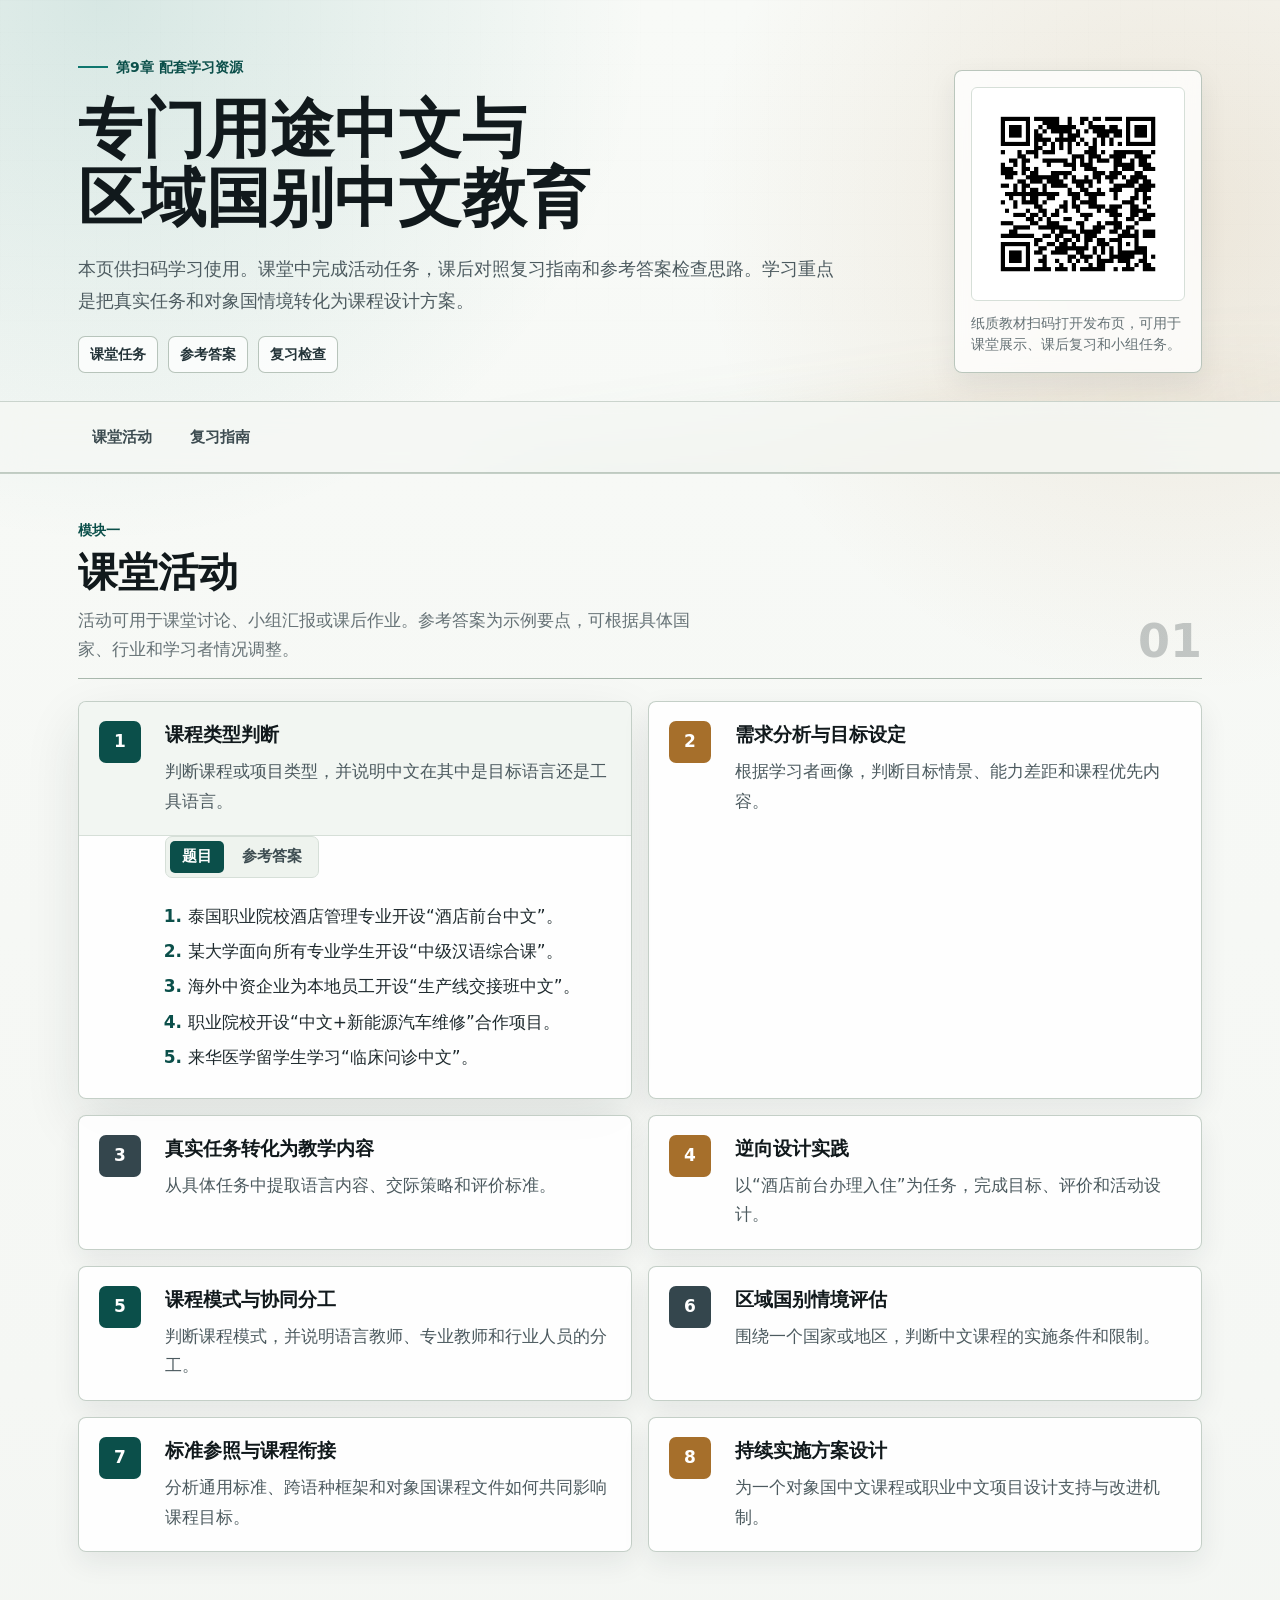
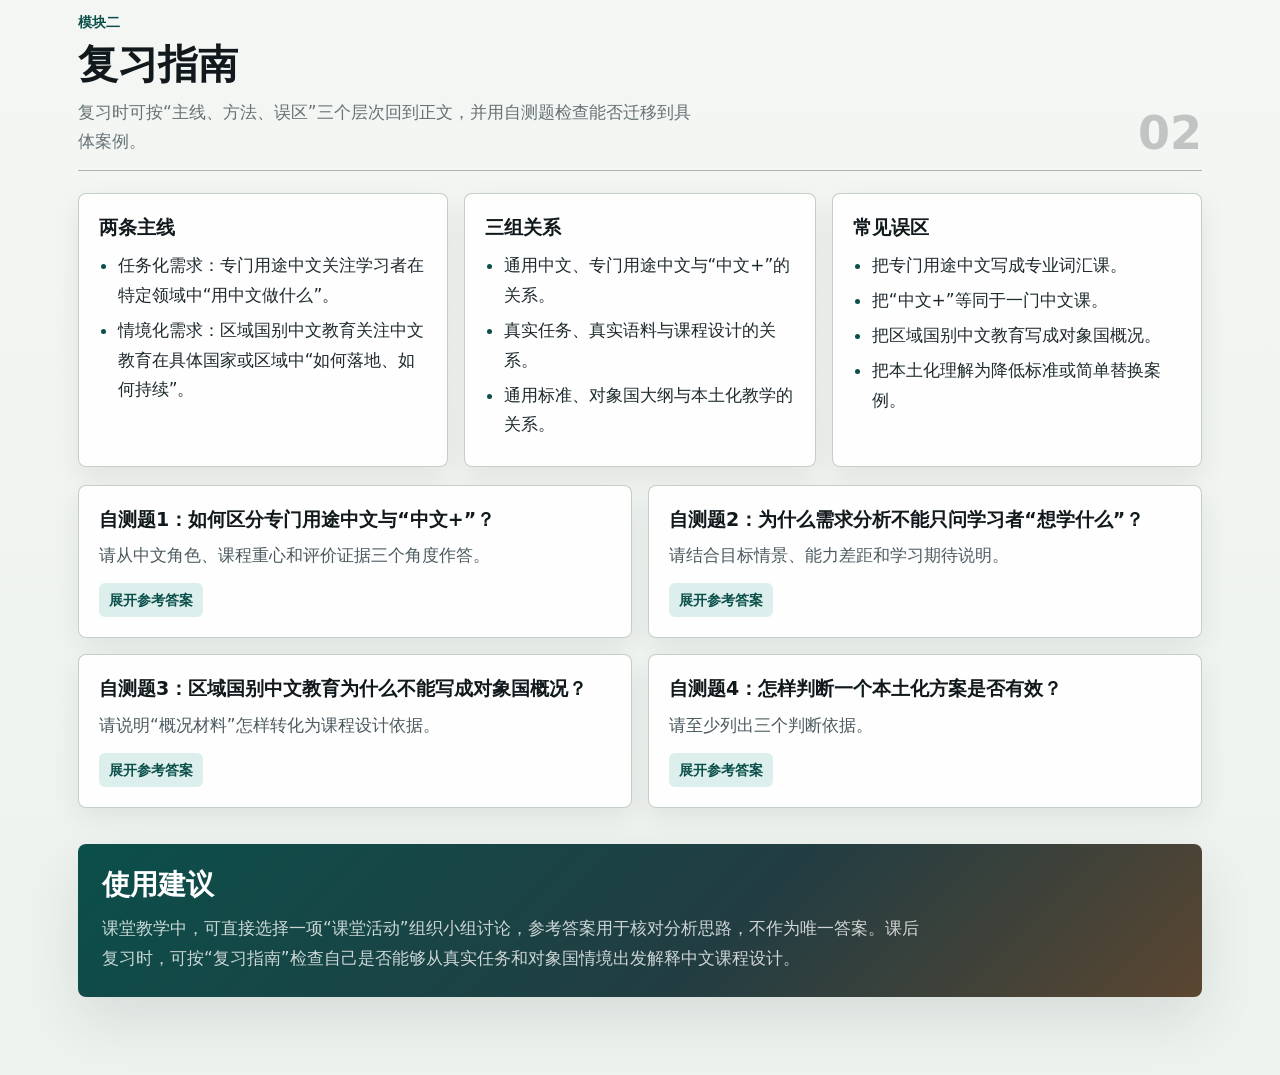
==== commit 7a27eb0a: "Update chapter 9 resource page and QR code" ====
--- a/index.html
+++ b/index.html
@@ -158,47 +158,6 @@
   font-size:14px;
   font-weight:650;
 }
-.study-flow{
-  display:grid;
-  grid-template-columns:repeat(3,minmax(0,1fr));
-  gap:12px;
-  max-width:820px;
-  margin-top:24px;
-}
-.flow-card{
-  position:relative;
-  overflow:hidden;
-  min-height:112px;
-  padding:16px 16px 14px;
-  background:rgba(255,255,255,.76);
-  border:1px solid rgba(169,184,173,.78);
-  border-radius:8px;
-  box-shadow:0 12px 32px rgba(31,42,46,.07);
-}
-.flow-card::before{
-  content:"";
-  position:absolute;
-  top:0;
-  left:0;
-  right:0;
-  height:3px;
-  background:var(--teal);
-}
-.flow-card:nth-child(2)::before{background:var(--gold)}
-.flow-card:nth-child(3)::before{background:var(--slate)}
-.flow-card b{
-  display:block;
-  color:var(--ink-strong);
-  font-size:16px;
-  line-height:1.45;
-}
-.flow-card span{
-  display:block;
-  margin-top:7px;
-  color:#526166;
-  font-size:14px;
-  line-height:1.55;
-}
 .qr-panel{
   justify-self:end;
   width:100%;
@@ -434,6 +393,76 @@
 .activity .content{
   padding:0 20px 20px 86px;
 }
+.activity-tabs{
+  position:relative;
+}
+.tab-input{
+  position:absolute;
+  opacity:0;
+  pointer-events:none;
+}
+.tab-controls{
+  display:inline-flex;
+  gap:6px;
+  margin:0 0 14px;
+  padding:4px;
+  background:#eef3ee;
+  border:1px solid var(--line);
+  border-radius:7px;
+}
+.tab-controls label{
+  cursor:pointer;
+  padding:5px 12px;
+  color:#3d4c51;
+  border-radius:5px;
+  font-size:15px;
+  font-weight:750;
+  line-height:1.45;
+}
+.tab-controls label:hover{
+  color:var(--teal-deep);
+  background:rgba(255,255,255,.72);
+}
+.tab-panel{
+  display:none;
+}
+.tab-question:checked ~ .tab-controls .tab-label-question,
+.tab-answer:checked ~ .tab-controls .tab-label-answer{
+  color:#fff;
+  background:var(--teal-deep);
+}
+.tab-question:checked ~ .activity-question,
+.tab-answer:checked ~ .activity-answer{
+  display:block;
+}
+.activity-answer .answer{
+  margin-top:0;
+}
+.answer{
+  margin-top:16px;
+  padding:14px 16px;
+  background:#f8fbf8;
+  border:1px dashed rgba(169,184,173,.92);
+  border-radius:7px;
+}
+.answer h4{
+  margin:0 0 8px;
+  color:var(--teal-deep);
+  font-size:16px;
+  line-height:1.45;
+}
+.answer p{
+  margin:8px 0 0;
+  color:#4c5a5f;
+}
+.answer ol,
+.answer ul{
+  margin-top:8px;
+}
+.answer-note{
+  color:var(--muted);
+  font-size:15px;
+}
 .activity[open]{
   box-shadow:var(--shadow);
 }
@@ -455,6 +484,50 @@
 .review-block ul{
   padding-left:1.1em;
 }
+.self-check{
+  padding:0;
+  overflow:hidden;
+}
+.self-check summary{
+  cursor:pointer;
+  list-style:none;
+  padding:20px;
+}
+.self-check summary::-webkit-details-marker{display:none}
+.self-check summary:focus-visible{
+  outline:3px solid rgba(15,118,110,.24);
+  outline-offset:-4px;
+}
+.self-check summary h3{
+  margin:0;
+}
+.self-check summary p{
+  margin:9px 0 0;
+}
+.self-check summary::after{
+  content:"展开参考答案";
+  display:inline-flex;
+  margin-top:12px;
+  padding:5px 10px;
+  color:var(--teal-deep);
+  background:var(--teal-soft);
+  border-radius:6px;
+  font-size:14px;
+  font-weight:750;
+}
+.self-check[open] summary{
+  border-bottom:1px solid var(--line);
+  background:rgba(238,243,238,.72);
+}
+.self-check[open] summary::after{
+  content:"收起参考答案";
+}
+.self-check .answer{
+  margin:0;
+  border-width:0;
+  border-top:1px dashed rgba(169,184,173,.92);
+  border-radius:0;
+}
 .closing-panel{
   margin-top:36px;
   padding:24px;
@@ -475,7 +548,6 @@
 @media (max-width: 980px){
   .hero{grid-template-columns:1fr}
   .qr-panel{justify-self:start}
-  .study-flow{grid-template-columns:1fr}
   .grid.three,
   .terms-grid,
   .review-grid{grid-template-columns:repeat(2,minmax(0,1fr))}
@@ -542,26 +614,11 @@
       <div>
         <p class="eyebrow">第9章 配套学习资源</p>
         <h1><span class="title-line">专门用途中文与</span><br><span class="title-line">区域国别中文教育</span></h1>
-        <p class="meta">本页供扫码学习使用。课前看目标与概念，课中完成课堂活动，课后对照复习指南检查理解。学习重点是把真实任务和对象国情境转化为课程设计方案。</p>
+        <p class="meta">本页供扫码学习使用。课堂中完成活动任务，课后对照复习指南和参考答案检查思路。学习重点是把真实任务和对象国情境转化为课程设计方案。</p>
         <div class="hero-strip" aria-label="本章关键词">
-          <span class="tag">学习目标</span>
-          <span class="tag">概念辨析</span>
           <span class="tag">课堂任务</span>
+          <span class="tag">参考答案</span>
           <span class="tag">复习检查</span>
-        </div>
-        <div class="study-flow" aria-label="学习使用路径">
-          <div class="flow-card">
-            <b>课前 5 分钟</b>
-            <span>浏览学习目标和概念释义，带着问题阅读正文。</span>
-          </div>
-          <div class="flow-card">
-            <b>课中 25 分钟</b>
-            <span>选择一项课堂活动，小组讨论并形成可展示的方案。</span>
-          </div>
-          <div class="flow-card">
-            <b>课后 10 分钟</b>
-            <span>对照复习指南检查主线、概念关系和常见误区。</span>
-          </div>
         </div>
       </div>
       <aside class="qr-panel" aria-label="二维码资源">
@@ -574,8 +631,6 @@
   </div>
   <nav aria-label="页面导航">
     <div class="nav-inner">
-      <a href="#goals">学习目标</a>
-      <a href="#concepts">概念释义</a>
       <a href="#activities">课堂活动</a>
       <a href="#review">复习指南</a>
     </div>
@@ -583,119 +638,14 @@
 </header>
 
 <main id="main">
-  <section class="section" id="goals" aria-labelledby="goals-title">
+  <section class="section" id="activities" aria-labelledby="activities-title">
     <div class="section-head">
       <div>
         <p class="section-kicker">模块一</p>
-        <h2 id="goals-title">学习目标</h2>
-        <p class="section-note">先确认本章要解决的问题，再进入概念辨析和课堂任务。</p>
+        <h2 id="activities-title">课堂活动</h2>
+        <p class="section-note">活动可用于课堂讨论、小组汇报或课后作业。参考答案为示例要点，可根据具体国家、行业和学习者情况调整。</p>
       </div>
       <div class="section-index">01</div>
-    </div>
-
-    <div class="grid two">
-      <article class="card goal-card">
-        <h3>理解课程定位</h3>
-        <p>说明专门用途中文的内涵、类型及其作为“通道课程”的性质。</p>
-      </article>
-      <article class="card goal-card">
-        <h3>辨析相关概念</h3>
-        <p>辨析专门用途中文与通用中文、“中文+”之间的区别和联系。</p>
-      </article>
-      <article class="card goal-card">
-        <h3>掌握设计方法</h3>
-        <p>运用需求分析、真实任务、真实语料和逆向设计开发教学活动。</p>
-      </article>
-      <article class="card goal-card">
-        <h3>形成区域国别意识</h3>
-        <p>结合对象国课程制度、学习者需求和资源条件，提出本土化中文课程方案。</p>
-      </article>
-    </div>
-
-    <div class="path-panel" aria-label="学习路径">
-      <article class="path">
-        <h3>路径一：面向任务设计课程</h3>
-        <ol>
-          <li>判断学习者需要用中文完成什么真实任务。</li>
-          <li>分析目标情景、当前水平和能力差距。</li>
-          <li>从真实语料中提取词汇、句式、语篇和交际策略。</li>
-          <li>设计学习目标、课堂活动和表现性评价。</li>
-        </ol>
-      </article>
-      <article class="path">
-        <h3>路径二：面向情境调整方案</h3>
-        <ol>
-          <li>判断中文课程在对象国教育体系中的位置。</li>
-          <li>评估政策制度、师资资源、语言生态和社会需求。</li>
-          <li>处理通用标准、课程大纲和评价制度的衔接。</li>
-          <li>建立资源支持、主体协同和持续改进机制。</li>
-        </ol>
-      </article>
-    </div>
-  </section>
-
-  <section class="section" id="concepts" aria-labelledby="concepts-title">
-    <div class="section-head">
-      <div>
-        <p class="section-kicker">模块二</p>
-        <h2 id="concepts-title">概念释义</h2>
-        <p class="section-note">以下概念用于辅助阅读正文，重点理解它们之间的层级、边界和应用场景。</p>
-      </div>
-      <div class="section-index">02</div>
-    </div>
-
-    <div class="terms-grid">
-      <article class="term">
-        <span class="label">CSP</span>
-        <h3>专门用途中文</h3>
-        <p>面向特定学术、职业或行业目标，培养学习者用中文完成具体任务的教学取向。</p>
-      </article>
-      <article class="term">
-        <span class="label">定位</span>
-        <h3>通道课程</h3>
-        <p>不替代专业课，也不堆砌术语，而是帮助学习者通过中文进入专业学习或岗位实践。</p>
-      </article>
-      <article class="term">
-        <span class="label">项目</span>
-        <h3>“中文+”</h3>
-        <p>中文教育与专业、技能、职业教育等融合发展的项目形态，中文常具有工具语言属性。</p>
-      </article>
-      <article class="term">
-        <span class="label">起点</span>
-        <h3>需求分析</h3>
-        <p>分析学习者未来要用中文做什么、现在能做到什么、怎样达到目标。</p>
-      </article>
-      <article class="term">
-        <span class="label">材料</span>
-        <h3>真实语料</h3>
-        <p>来自真实或高度仿真的行业文本、岗位话语、课堂材料和交际文本。</p>
-      </article>
-      <article class="term">
-        <span class="label">方法</span>
-        <h3>逆向设计</h3>
-        <p>先确定真实任务和评价证据，再安排语言学习、课堂活动和资源支持。</p>
-      </article>
-      <article class="term">
-        <span class="label">视角</span>
-        <h3>区域国别中文教育</h3>
-        <p>从具体国家或区域的制度、语言生态、社会文化、资源和需求出发理解中文教育。</p>
-      </article>
-      <article class="term">
-        <span class="label">转化</span>
-        <h3>本土化</h3>
-        <p>使课程目标、内容组织、评价方式和保障机制适应对象国教育环境与真实使用场景。</p>
-      </article>
-    </div>
-  </section>
-
-  <section class="section" id="activities" aria-labelledby="activities-title">
-    <div class="section-head">
-      <div>
-        <p class="section-kicker">模块三</p>
-        <h2 id="activities-title">课堂活动</h2>
-        <p class="section-note">活动可用于课堂讨论、小组汇报或课后作业。每个活动都对应正文中的一个核心方法。</p>
-      </div>
-      <div class="section-index">03</div>
     </div>
 
     <div class="grid two">
@@ -708,13 +658,35 @@
           </div>
         </summary>
         <div class="content">
-          <ol>
-            <li>泰国职业院校酒店管理专业开设“酒店前台中文”。</li>
-            <li>某大学面向所有专业学生开设“中级汉语综合课”。</li>
-            <li>海外中资企业为本地员工开设“生产线交接班中文”。</li>
-            <li>职业院校开设“中文+新能源汽车维修”合作项目。</li>
-            <li>来华医学留学生学习“临床问诊中文”。</li>
-          </ol>
+          <div class="activity-tabs">
+            <input class="tab-input tab-question" type="radio" id="activity-1-question" name="activity-1-view" checked>
+            <input class="tab-input tab-answer" type="radio" id="activity-1-answer" name="activity-1-view">
+            <div class="tab-controls" aria-label="活动1内容切换">
+              <label class="tab-label-question" for="activity-1-question">题目</label>
+              <label class="tab-label-answer" for="activity-1-answer">参考答案</label>
+            </div>
+            <div class="tab-panel activity-question">
+              <ol>
+                <li>泰国职业院校酒店管理专业开设“酒店前台中文”。</li>
+                <li>某大学面向所有专业学生开设“中级汉语综合课”。</li>
+                <li>海外中资企业为本地员工开设“生产线交接班中文”。</li>
+                <li>职业院校开设“中文+新能源汽车维修”合作项目。</li>
+                <li>来华医学留学生学习“临床问诊中文”。</li>
+              </ol>
+            </div>
+            <div class="tab-panel activity-answer">
+              <div class="answer">
+                <h4>参考答案（示例）</h4>
+                <ol>
+                  <li>专门用途中文中的行业用途中文，中文主要是目标语言，课程服务酒店接待任务。</li>
+                  <li>通用中文教学，中文是目标语言，重点是综合语言能力而非特定岗位任务。</li>
+                  <li>专门用途中文中的职业/岗位中文，中文主要是目标语言，围绕生产线交接班这一真实任务组织内容。</li>
+                  <li>“中文+”项目，中文多具有工具语言属性，服务新能源汽车维修技能学习和职业教育合作。</li>
+                  <li>专门用途中文中的学术/医学用途中文，中文是目标语言，服务医学学习和临床沟通任务。</li>
+                </ol>
+              </div>
+            </div>
+          </div>
         </div>
       </details>
 
@@ -727,12 +699,32 @@
           </div>
         </summary>
         <div class="content">
-          <p>小王，24岁，泰国人，中文水平三级，刚入职一家驻泰中资电商公司。他每天需要用中文与中国同事沟通订单，每周参加一次线上会议并汇报进度，偶尔要翻译产品说明。他最担心汉字书写，但愿意利用碎片时间听中文材料。</p>
-          <ol>
-            <li>列出课程设计还需要补充了解的信息。</li>
-            <li>判断小王当前中文能力与岗位任务之间的主要差距。</li>
-            <li>写出一条可观察、可评价的课程目标。</li>
-          </ol>
+          <div class="activity-tabs">
+            <input class="tab-input tab-question" type="radio" id="activity-2-question" name="activity-2-view" checked>
+            <input class="tab-input tab-answer" type="radio" id="activity-2-answer" name="activity-2-view">
+            <div class="tab-controls" aria-label="活动2内容切换">
+              <label class="tab-label-question" for="activity-2-question">题目</label>
+              <label class="tab-label-answer" for="activity-2-answer">参考答案</label>
+            </div>
+            <div class="tab-panel activity-question">
+              <p>小王，24岁，泰国人，中文水平三级，刚入职一家驻泰中资电商公司。他每天需要用中文与中国同事沟通订单，每周参加一次线上会议并汇报进度，偶尔要翻译产品说明。他最担心汉字书写，但愿意利用碎片时间听中文材料。</p>
+              <ol>
+                <li>列出课程设计还需要补充了解的信息。</li>
+                <li>判断小王当前中文能力与岗位任务之间的主要差距。</li>
+                <li>写出一条可观察、可评价的课程目标。</li>
+              </ol>
+            </div>
+            <div class="tab-panel activity-answer">
+              <div class="answer">
+                <h4>参考答案（示例）</h4>
+                <ol>
+                  <li>还需了解订单沟通的具体渠道、会议语言比例、常见产品类型、中文同事反馈、岗位文本样本、可用课时和企业考核要求。</li>
+                  <li>主要差距可能不在日常会话，而在电商订单术语、线上会议汇报、产品说明理解与转述、正式工作语体和跨文化协作表达。</li>
+                  <li>课程目标示例：完成课程后，学习者能够用中文在3分钟内汇报订单进度，说明已完成事项、待处理问题和下一步安排，并能回答同事的2个追问。</li>
+                </ol>
+              </div>
+            </div>
+          </div>
         </div>
       </details>
 
@@ -745,12 +737,32 @@
           </div>
         </summary>
         <div class="content">
-          <p>任选“酒店入住接待”“商务询盘邮件”或“医学问诊”之一，完成下列分析。</p>
-          <ol>
-            <li>列出任务流程和交际对象。</li>
-            <li>提取核心词语、句式、语篇结构和语用要求。</li>
-            <li>设计一项可以证明学习结果的表现性评价。</li>
-          </ol>
+          <div class="activity-tabs">
+            <input class="tab-input tab-question" type="radio" id="activity-3-question" name="activity-3-view" checked>
+            <input class="tab-input tab-answer" type="radio" id="activity-3-answer" name="activity-3-view">
+            <div class="tab-controls" aria-label="活动3内容切换">
+              <label class="tab-label-question" for="activity-3-question">题目</label>
+              <label class="tab-label-answer" for="activity-3-answer">参考答案</label>
+            </div>
+            <div class="tab-panel activity-question">
+              <p>任选“酒店入住接待”“商务询盘邮件”或“医学问诊”之一，完成下列分析。</p>
+              <ol>
+                <li>列出任务流程和交际对象。</li>
+                <li>提取核心词语、句式、语篇结构和语用要求。</li>
+                <li>设计一项可以证明学习结果的表现性评价。</li>
+              </ol>
+            </div>
+            <div class="tab-panel activity-answer">
+              <div class="answer">
+                <h4>参考答案（示例：酒店入住接待）</h4>
+                <ol>
+                  <li>流程：问候客人、确认预订、核对证件、说明房型与费用、告知早餐/退房时间、发放房卡、回应问题。交际对象主要是住客、同行人和酒店同事。</li>
+                  <li>核心词语包括预订、房型、押金、早餐、退房、房卡；常用句式包括“请您出示……”“您的房间是……”“如果需要……可以……”；语篇结构通常为问候、核对、说明、确认、结束；语用要求是礼貌、清楚、耐心并能处理简单追问。</li>
+                  <li>表现性评价：两人一组完成前台入住角色扮演，评价证据包括信息核对是否准确、服务流程是否完整、表达是否得体、能否回应客人至少两个问题。</li>
+                </ol>
+              </div>
+            </div>
+          </div>
         </div>
       </details>
 
@@ -763,11 +775,31 @@
           </div>
         </summary>
         <div class="content">
-          <ol>
-            <li>写出一条以“我能”开头的学习目标。</li>
-            <li>设计一项表现性评价任务。</li>
-            <li>列出3个课堂活动，并说明每个活动对应的语言内容。</li>
-          </ol>
+          <div class="activity-tabs">
+            <input class="tab-input tab-question" type="radio" id="activity-4-question" name="activity-4-view" checked>
+            <input class="tab-input tab-answer" type="radio" id="activity-4-answer" name="activity-4-view">
+            <div class="tab-controls" aria-label="活动4内容切换">
+              <label class="tab-label-question" for="activity-4-question">题目</label>
+              <label class="tab-label-answer" for="activity-4-answer">参考答案</label>
+            </div>
+            <div class="tab-panel activity-question">
+              <ol>
+                <li>写出一条以“我能”开头的学习目标。</li>
+                <li>设计一项表现性评价任务。</li>
+                <li>列出3个课堂活动，并说明每个活动对应的语言内容。</li>
+              </ol>
+            </div>
+            <div class="tab-panel activity-answer">
+              <div class="answer">
+                <h4>参考答案（示例）</h4>
+                <ol>
+                  <li>学习目标：我能用中文完成酒店前台入住接待，准确核对预订信息，说明房间、押金、早餐和退房时间，并礼貌回应客人常见问题。</li>
+                  <li>表现性评价：学生与同伴进行3分钟入住接待角色扮演，教师用量表评价信息准确性、流程完整性、语言得体性和应答能力。</li>
+                  <li>课堂活动可包括：听前台录音并排序，训练流程表达；填写入住登记信息，训练姓名、证件、日期和房型表达；角色扮演处理入住与追问，训练礼貌请求、说明和确认。</li>
+                </ol>
+              </div>
+            </div>
+          </div>
         </div>
       </details>
 
@@ -780,12 +812,32 @@
           </div>
         </summary>
         <div class="content">
-          <p>某中资手机制造企业在越南的工厂准备开设“生产线中文”培训。</p>
-          <ol>
-            <li>分别列出语言教师、专业教师和车间主管应提供的信息。</li>
-            <li>判断该课程更适合任务型课程、内容依托课程还是短期速成模式。</li>
-            <li>设计一项岗位任务，并说明评价证据。</li>
-          </ol>
+          <div class="activity-tabs">
+            <input class="tab-input tab-question" type="radio" id="activity-5-question" name="activity-5-view" checked>
+            <input class="tab-input tab-answer" type="radio" id="activity-5-answer" name="activity-5-view">
+            <div class="tab-controls" aria-label="活动5内容切换">
+              <label class="tab-label-question" for="activity-5-question">题目</label>
+              <label class="tab-label-answer" for="activity-5-answer">参考答案</label>
+            </div>
+            <div class="tab-panel activity-question">
+              <p>某中资手机制造企业在越南的工厂准备开设“生产线中文”培训。</p>
+              <ol>
+                <li>分别列出语言教师、专业教师和车间主管应提供的信息。</li>
+                <li>判断该课程更适合任务型课程、内容依托课程还是短期速成模式。</li>
+                <li>设计一项岗位任务，并说明评价证据。</li>
+              </ol>
+            </div>
+            <div class="tab-panel activity-answer">
+              <div class="answer">
+                <h4>参考答案（示例）</h4>
+                <ol>
+                  <li>语言教师提供学习者中文水平、语言难点和课堂活动设计；专业教师提供生产流程、设备名称和岗位规范；车间主管提供真实沟通场景、常见指令、安全要求和工作评价标准。</li>
+                  <li>若目标是尽快完成岗位沟通，更适合任务型课程或短期速成模式；若还要系统学习生产知识，可加入内容依托课程。企业岗前培训通常以任务型短训为主。</li>
+                  <li>岗位任务示例：用中文完成一次交接班说明，包含产量、设备状态、异常情况和注意事项。评价证据包括交接信息是否完整准确、关键术语是否正确、表达是否清楚、能否回应主管追问。</li>
+                </ol>
+              </div>
+            </div>
+          </div>
         </div>
       </details>
 
@@ -798,11 +850,31 @@
           </div>
         </summary>
         <div class="content">
-          <ol>
-            <li>收集政策制度、课程体系、学习者结构、师资资源、语言生态和社会需求等信息。</li>
-            <li>判断哪些证据可靠，哪些信息还需要访谈、问卷或课堂观察补充。</li>
-            <li>用3句话说明这些证据对课程目标或课堂实施的影响。</li>
-          </ol>
+          <div class="activity-tabs">
+            <input class="tab-input tab-question" type="radio" id="activity-6-question" name="activity-6-view" checked>
+            <input class="tab-input tab-answer" type="radio" id="activity-6-answer" name="activity-6-view">
+            <div class="tab-controls" aria-label="活动6内容切换">
+              <label class="tab-label-question" for="activity-6-question">题目</label>
+              <label class="tab-label-answer" for="activity-6-answer">参考答案</label>
+            </div>
+            <div class="tab-panel activity-question">
+              <ol>
+                <li>收集政策制度、课程体系、学习者结构、师资资源、语言生态和社会需求等信息。</li>
+                <li>判断哪些证据可靠，哪些信息还需要访谈、问卷或课堂观察补充。</li>
+                <li>用3句话说明这些证据对课程目标或课堂实施的影响。</li>
+              </ol>
+            </div>
+            <div class="tab-panel activity-answer">
+              <div class="answer">
+                <h4>参考答案（示例：以泰国职业中文课程为例）</h4>
+                <ol>
+                  <li>可收集职业院校课程文件、中文课程课时、学生中文水平、教师背景、旅游与中资企业岗位需求、学校合作企业资料等。</li>
+                  <li>政策文件、课程大纲和企业岗位说明较可靠；学习者动机、真实中文使用频率、课堂困难和企业对中文能力的具体期待，需要通过访谈、问卷和课堂观察补充。</li>
+                  <li>如果课时有限，课程目标应聚焦高频岗位任务而非完整语言体系。若学生基础差异大，课堂活动需要分层任务和模板支持。若本地旅游或产业需求强，评价应加入真实接待、岗位说明或企业情境模拟。</li>
+                </ol>
+              </div>
+            </div>
+          </div>
         </div>
       </details>
 
@@ -815,11 +887,31 @@
           </div>
         </summary>
         <div class="content">
-          <ol>
-            <li>说明《国际中文教育中文水平等级标准》能提供哪些参照。</li>
-            <li>选择一种课程或考试文件，如IB中文、AP中文、A-level中文或IGCSE中文，分析其评价要求。</li>
-            <li>设计一条课程目标，说明它如何体现中文能力发展和对象国课程要求。</li>
-          </ol>
+          <div class="activity-tabs">
+            <input class="tab-input tab-question" type="radio" id="activity-7-question" name="activity-7-view" checked>
+            <input class="tab-input tab-answer" type="radio" id="activity-7-answer" name="activity-7-view">
+            <div class="tab-controls" aria-label="活动7内容切换">
+              <label class="tab-label-question" for="activity-7-question">题目</label>
+              <label class="tab-label-answer" for="activity-7-answer">参考答案</label>
+            </div>
+            <div class="tab-panel activity-question">
+              <ol>
+                <li>说明《国际中文教育中文水平等级标准》能提供哪些参照。</li>
+                <li>选择一种课程或考试文件，如IB中文、AP中文、A-level中文或IGCSE中文，分析其评价要求。</li>
+                <li>设计一条课程目标，说明它如何体现中文能力发展和对象国课程要求。</li>
+              </ol>
+            </div>
+            <div class="tab-panel activity-answer">
+              <div class="answer">
+                <h4>参考答案（示例）</h4>
+                <ol>
+                  <li>《国际中文教育中文水平等级标准》可为音节、汉字、词汇、语法、话题任务和听说读写能力等级提供参照，帮助确定学习起点和目标难度。</li>
+                  <li>以AP中文为例，其评价通常重视听说读写综合运用和文化沟通能力，要求学习者能理解材料、表达观点并在交际任务中完成信息交换。</li>
+                  <li>课程目标示例：学习者能够阅读一则关于中国节日或校园生活的短文，提取主要信息，并用中文进行1分钟口头比较，说明本地文化与中国文化的一项相同点和一项差异。该目标既体现中文理解与表达能力，也回应课程文件中对文化比较和交际表现的要求。</li>
+                </ol>
+              </div>
+            </div>
+          </div>
         </div>
       </details>
 
@@ -832,11 +924,31 @@
           </div>
         </summary>
         <div class="content">
-          <ol>
-            <li>列出通用教材中可以直接使用、需要改编和需要补充的内容。</li>
-            <li>说明本土教师、中方教师、学校、社区、企业或合作机构的分工。</li>
-            <li>设计一条“实施、反馈、修订、再实施”的课程改进路径。</li>
-          </ol>
+          <div class="activity-tabs">
+            <input class="tab-input tab-question" type="radio" id="activity-8-question" name="activity-8-view" checked>
+            <input class="tab-input tab-answer" type="radio" id="activity-8-answer" name="activity-8-view">
+            <div class="tab-controls" aria-label="活动8内容切换">
+              <label class="tab-label-question" for="activity-8-question">题目</label>
+              <label class="tab-label-answer" for="activity-8-answer">参考答案</label>
+            </div>
+            <div class="tab-panel activity-question">
+              <ol>
+                <li>列出通用教材中可以直接使用、需要改编和需要补充的内容。</li>
+                <li>说明本土教师、中方教师、学校、社区、企业或合作机构的分工。</li>
+                <li>设计一条“实施、反馈、修订、再实施”的课程改进路径。</li>
+              </ol>
+            </div>
+            <div class="tab-panel activity-answer">
+              <div class="answer">
+                <h4>参考答案（示例）</h4>
+                <ol>
+                  <li>可直接使用基础语音、常用交际句式和通用话题；需要改编人物、场景、货币、地名、课堂任务和评价方式；需要补充对象国案例、行业文本、本地学生常见错误和真实岗位材料。</li>
+                  <li>本土教师负责学习者分析和课堂实施，中方教师负责中文语言资源与师资支持，学校负责课时与评价制度，社区或企业提供真实场景、实习任务和反馈。</li>
+                  <li>改进路径示例：先试用一个单元并收集学生作品、课堂观察和合作方反馈；再根据任务难度、语言负荷和评价结果修订材料；随后扩大到多个班级继续实施，并建立定期反馈和版本更新机制。</li>
+                </ol>
+              </div>
+            </div>
+          </div>
         </div>
       </details>
     </div>
@@ -845,11 +957,11 @@
   <section class="section" id="review" aria-labelledby="review-title">
     <div class="section-head">
       <div>
-        <p class="section-kicker">模块四</p>
+        <p class="section-kicker">模块二</p>
         <h2 id="review-title">复习指南</h2>
-        <p class="section-note">复习时可按“主线、方法、误区”三个层次回到正文。</p>
+        <p class="section-note">复习时可按“主线、方法、误区”三个层次回到正文，并用自测题检查能否迁移到具体案例。</p>
       </div>
-      <div class="section-index">04</div>
+      <div class="section-index">02</div>
     </div>
 
     <div class="review-grid">
@@ -879,9 +991,55 @@
       </article>
     </div>
 
+    <div class="grid two" style="margin-top:18px" aria-label="复习自测与参考答案">
+      <details class="review-block self-check">
+        <summary>
+          <h3>自测题1：如何区分专门用途中文与“中文+”？</h3>
+          <p>请从中文角色、课程重心和评价证据三个角度作答。</p>
+        </summary>
+        <div class="answer">
+          <h4>参考答案</h4>
+          <p>专门用途中文通常把中文作为目标语言，课程重心是学习者如何用中文完成特定学术、职业或行业任务，评价证据多为中文交际表现，如汇报、邮件、问诊或接待。“中文+”更强调中文与专业、技能或职业教育的融合，中文常具有工具语言属性，评价既看中文使用，也看专业或职业任务完成情况。</p>
+        </div>
+      </details>
+
+      <details class="review-block self-check">
+        <summary>
+          <h3>自测题2：为什么需求分析不能只问学习者“想学什么”？</h3>
+          <p>请结合目标情景、能力差距和学习期待说明。</p>
+        </summary>
+        <div class="answer">
+          <h4>参考答案</h4>
+          <p>学习期待只能反映学习者主观愿望，课程设计还要分析目标情景中客观需要完成的任务，以及学习者现有能力与目标要求之间的差距。有效的需求分析应同时考察岗位或学术任务、真实语料、学习者水平、教学条件和学习期待，避免把课程变成零散愿望清单。</p>
+        </div>
+      </details>
+
+      <details class="review-block self-check">
+        <summary>
+          <h3>自测题3：区域国别中文教育为什么不能写成对象国概况？</h3>
+          <p>请说明“概况材料”怎样转化为课程设计依据。</p>
+        </summary>
+        <div class="answer">
+          <h4>参考答案</h4>
+          <p>对象国概况只是背景材料，区域国别中文教育更关心这些材料如何影响课程落地。政策制度会影响课程地位和课时，语言生态会影响学习难点和媒介语言，学习者结构会影响目标分层，师资资源会影响教学组织，社会需求会影响任务选择和评价方式。因此，关键是把情境证据转化为课程定位、目标、内容、活动和评价方案。</p>
+        </div>
+      </details>
+
+      <details class="review-block self-check">
+        <summary>
+          <h3>自测题4：怎样判断一个本土化方案是否有效？</h3>
+          <p>请至少列出三个判断依据。</p>
+        </summary>
+        <div class="answer">
+          <h4>参考答案</h4>
+          <p>可以从以下方面判断：课程目标是否回应本地制度和真实需求；教学内容是否包含本地场景、真实语料和学习者常见困难；课堂活动是否能支持学习者完成目标任务；评价方式是否能呈现可观察的中文使用表现；师资、资源和合作机制是否能支持课程持续实施和反馈修订。</p>
+        </div>
+      </details>
+    </div>
+
     <aside class="closing-panel">
       <h2>使用建议</h2>
-      <p>课堂教学中，可先用“概念释义”完成快速导入，再选择一项“课堂活动”组织小组讨论。课后复习时，可按“学习路径”和“复习指南”检查自己是否能够从真实任务和对象国情境出发解释中文课程设计。</p>
+      <p>课堂教学中，可直接选择一项“课堂活动”组织小组讨论，参考答案用于核对分析思路，不作为唯一答案。课后复习时，可按“复习指南”检查自己是否能够从真实任务和对象国情境出发解释中文课程设计。</p>
     </aside>
   </section>
 </main>
